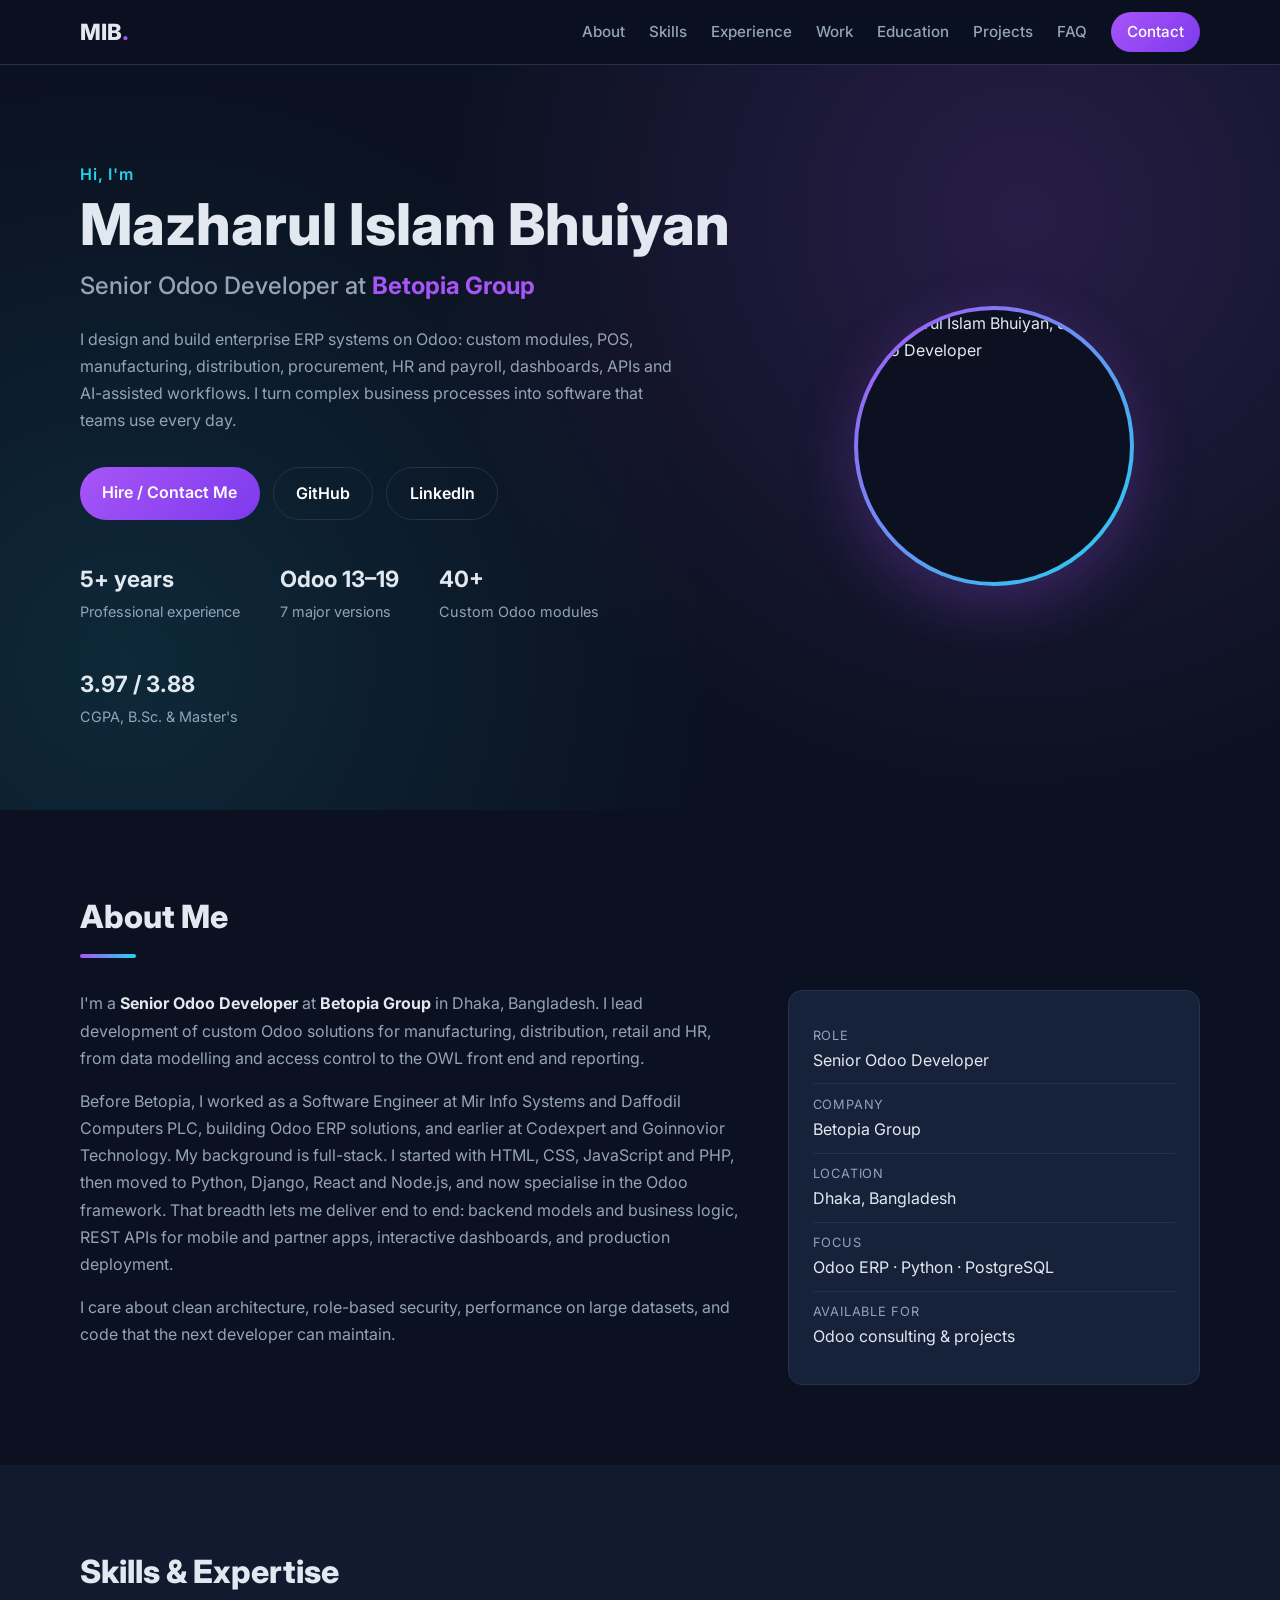
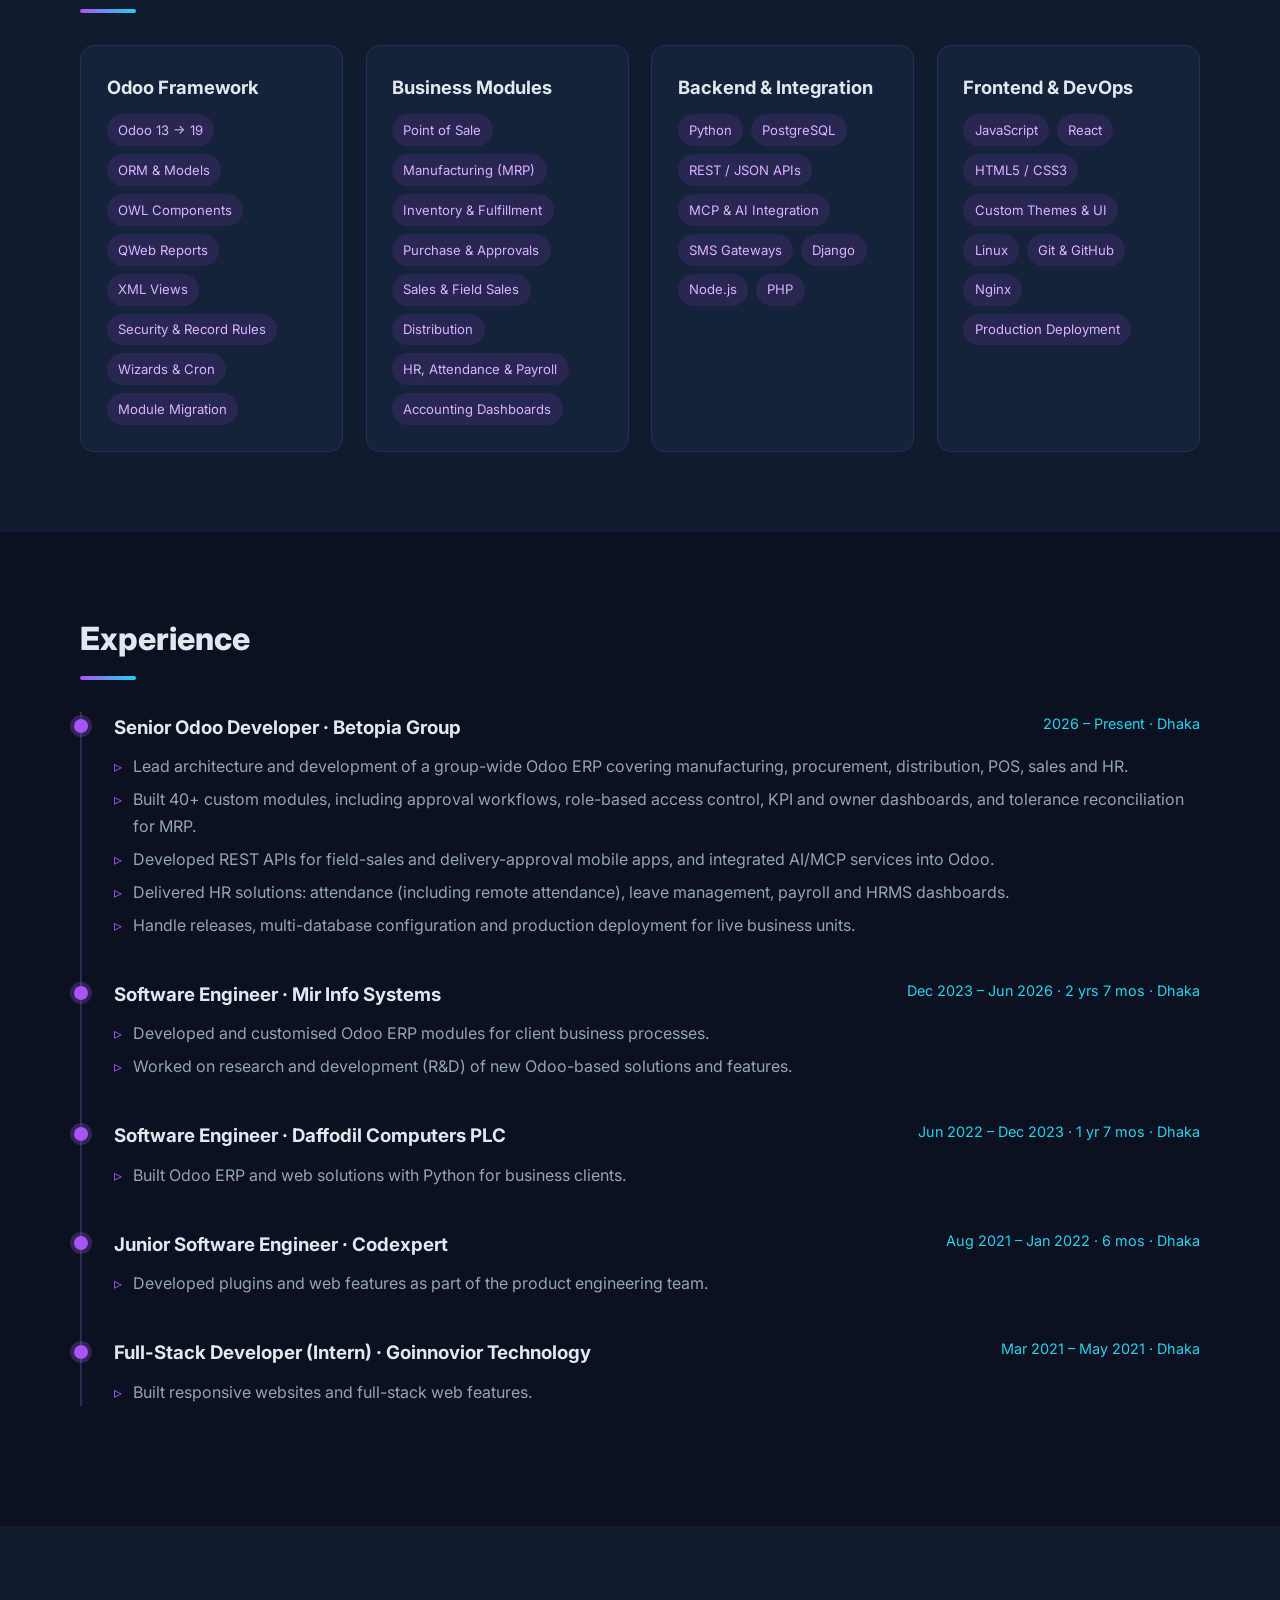
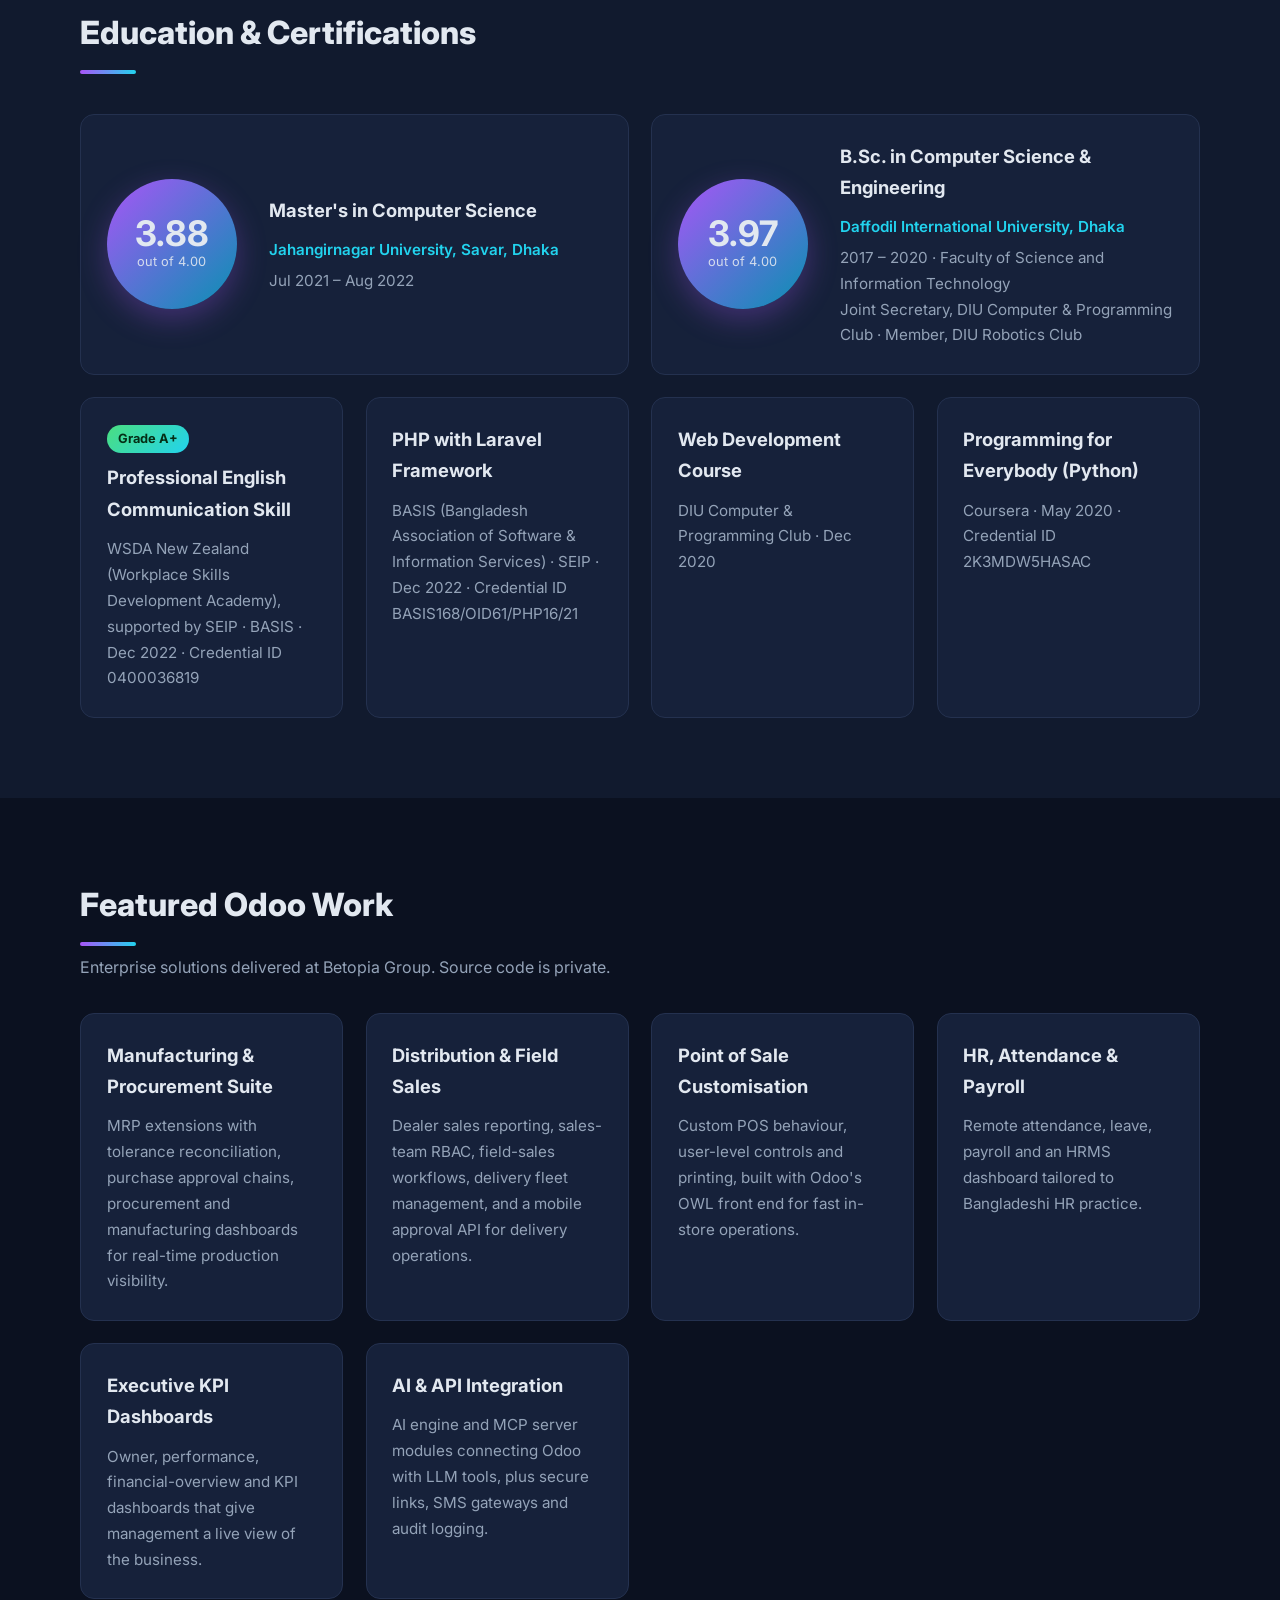
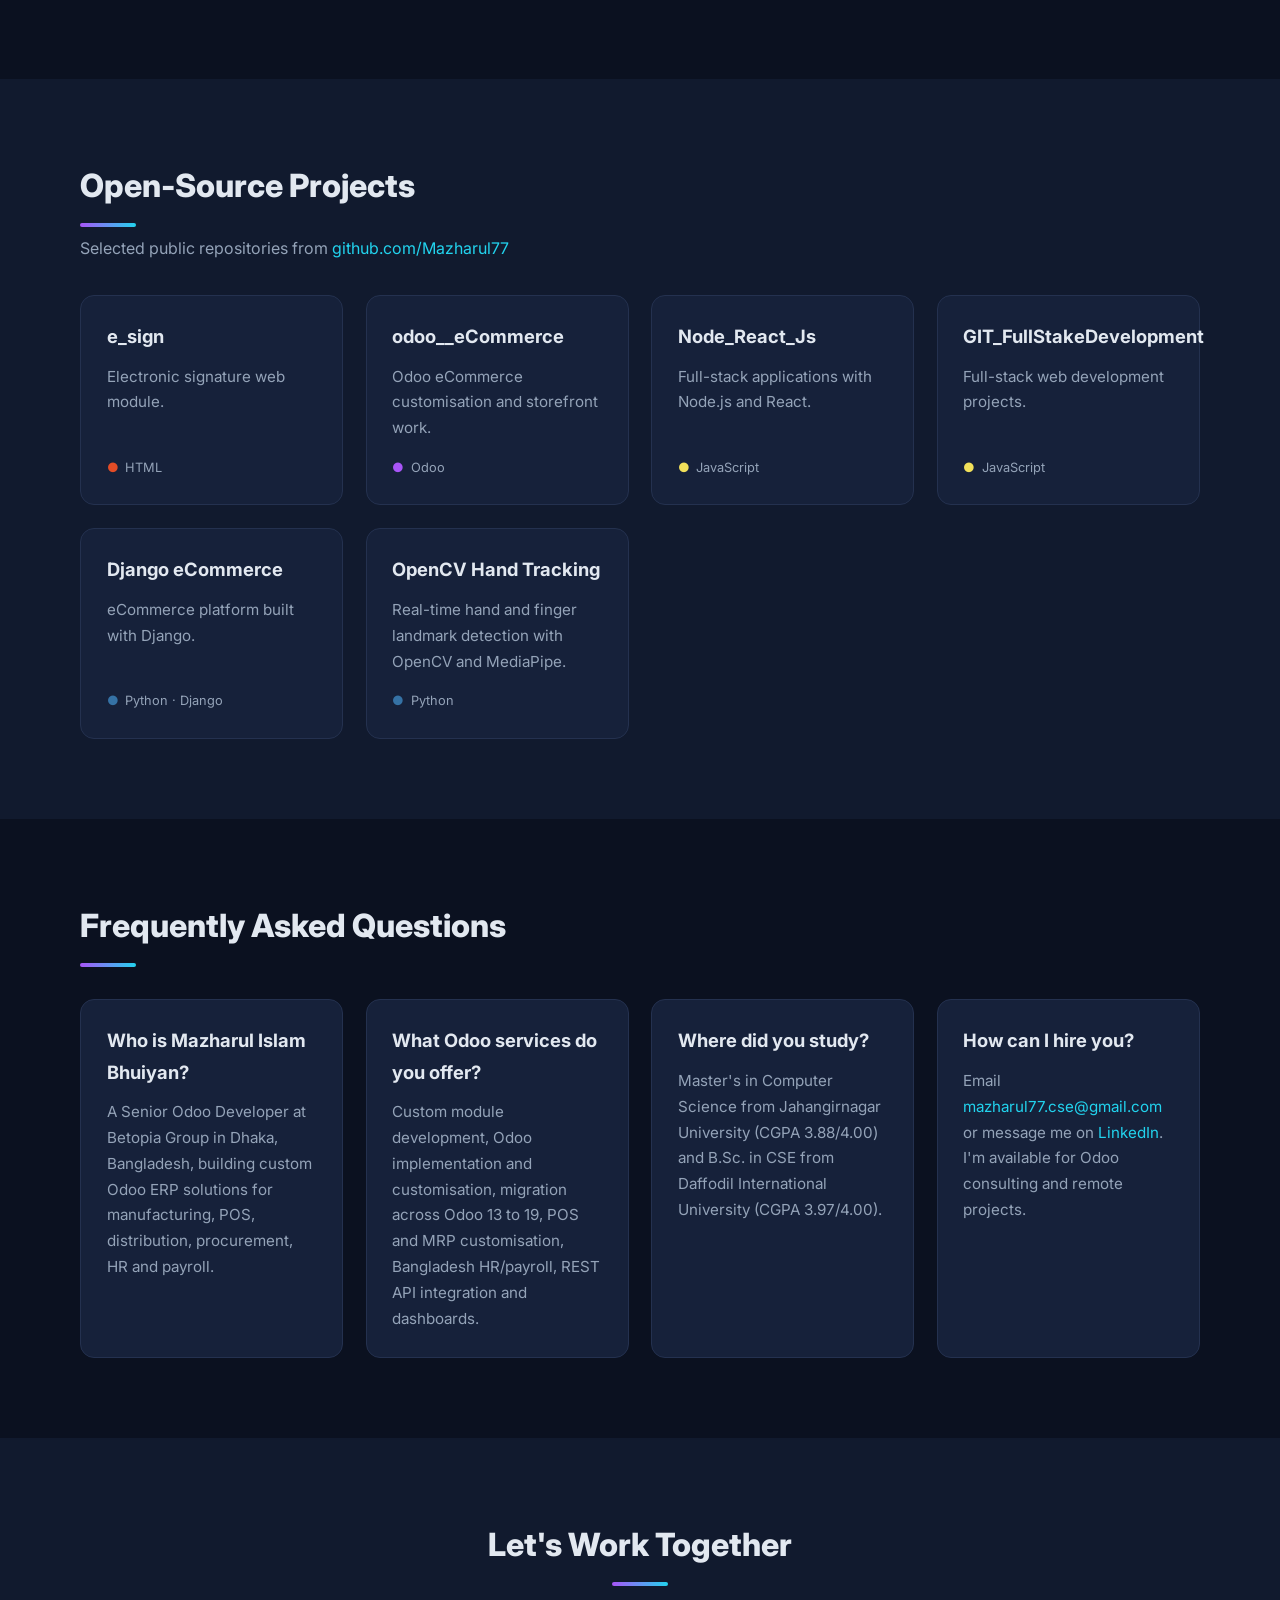
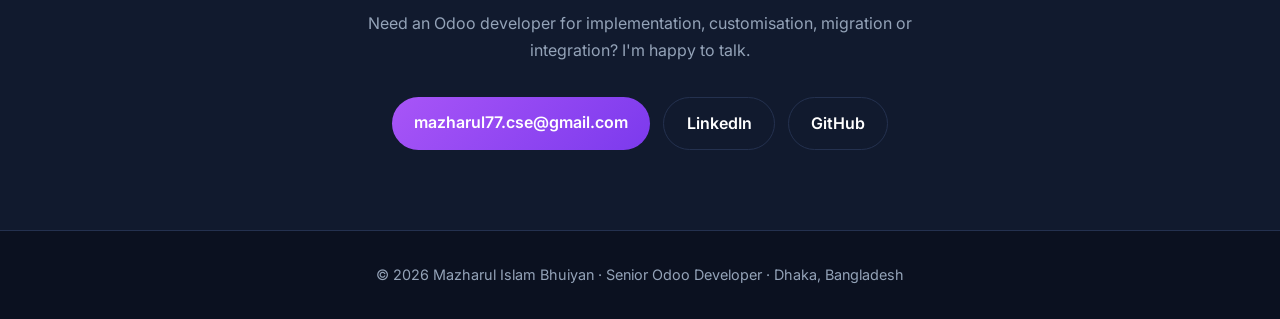
==== index.html @ eaabe326 "Add Professional English Communication certificate (A+)" ====
<!DOCTYPE html>
<html lang="en">
<head>
  <meta charset="UTF-8">
  <meta name="viewport" content="width=device-width, initial-scale=1">
  <title>Mazharul Islam Bhuiyan | Senior Odoo Developer & ERP Engineer in Dhaka, Bangladesh</title>
  <meta name="description" content="Mazharul Islam Bhuiyan is a Senior Odoo Developer at Betopia Group, Dhaka, with 5+ years of experience. MSc in CS from Jahangirnagar University and BSc in CSE from DIU (CGPA 3.97). He builds custom Odoo 13–19 modules, ERP for manufacturing, POS, distribution, HR and payroll, plus REST APIs and AI integrations with Python, PostgreSQL and OWL.">
  <meta name="keywords" content="Mazharul Islam Bhuiyan, Senior Odoo Developer, Odoo Developer Bangladesh, Odoo Developer Dhaka, Odoo ERP Consultant, Odoo 19, Odoo 18, Odoo 17, Odoo 16, Odoo 15, Odoo 14, Odoo 13, Odoo Migration, Odoo POS customization, Odoo HR Payroll, Python Developer, Betopia Group, ERP Implementation, OWL JavaScript, PostgreSQL">
  <meta name="author" content="Mazharul Islam Bhuiyan">
  <meta name="robots" content="index, follow, max-image-preview:large">
  <link rel="canonical" href="https://mazharul77.github.io/">
  <meta name="theme-color" content="#0f172a">
  <meta name="google-site-verification" content="B3nB1jw2FcaCoddWnjv1Y5UO0d46UcUWuQjmmA1iHUg">

  <!-- Open Graph -->
  <meta property="og:type" content="profile">
  <meta property="og:site_name" content="Mazharul Islam Bhuiyan">
  <meta property="og:title" content="Mazharul Islam Bhuiyan | Senior Odoo Developer">
  <meta property="og:description" content="Senior Odoo Developer at Betopia Group. Custom Odoo modules, ERP architecture, POS, manufacturing, HR/payroll, APIs and AI integrations.">
  <meta property="og:url" content="https://mazharul77.github.io/">
  <meta property="og:image" content="https://avatars.githubusercontent.com/u/77901166?v=4">
  <meta property="profile:first_name" content="Mazharul Islam">
  <meta property="profile:last_name" content="Bhuiyan">

  <!-- Twitter -->
  <meta name="twitter:card" content="summary">
  <meta name="twitter:title" content="Mazharul Islam Bhuiyan | Senior Odoo Developer">
  <meta name="twitter:description" content="Senior Odoo Developer at Betopia Group, building ERP solutions with Odoo, Python and PostgreSQL.">
  <meta name="twitter:image" content="https://avatars.githubusercontent.com/u/77901166?v=4">

  <link rel="icon" href="https://avatars.githubusercontent.com/u/77901166?s=64&v=4">
  <link rel="apple-touch-icon" href="https://avatars.githubusercontent.com/u/77901166?s=180&v=4">
  <link rel="preconnect" href="https://fonts.googleapis.com">
  <link rel="preconnect" href="https://fonts.gstatic.com" crossorigin>
  <link href="https://fonts.googleapis.com/css2?family=Inter:wght@400;500;600;700;800&display=swap" rel="stylesheet">
  <link rel="stylesheet" href="style.css">

  <!-- Structured data for Google -->
  <script type="application/ld+json">
  {
    "@context": "https://schema.org",
    "@type": "ProfilePage",
    "mainEntity": {
      "@type": "Person",
      "@id": "https://mazharul77.github.io/#person",
      "name": "Mazharul Islam Bhuiyan",
      "alternateName": ["Mazharul Bhuiyan", "Mazharul Islam", "Md. Mazharul Islam Bhuiyan", "Mazharul77"],
      "jobTitle": "Senior Odoo Developer",
      "description": "Senior Odoo Developer at Betopia Group in Dhaka, Bangladesh, specialising in custom Odoo ERP modules, POS, manufacturing, HR and payroll.",
      "email": "mailto:mazharul77.cse@gmail.com",
      "worksFor": { "@type": "Organization", "name": "Betopia Group" },
      "alumniOf": [
        { "@type": "CollegeOrUniversity", "name": "Jahangirnagar University", "sameAs": "https://juniv.edu/" },
        { "@type": "CollegeOrUniversity", "name": "Daffodil International University", "sameAs": "https://daffodilvarsity.edu.bd/" }
      ],
      "hasCredential": [
        { "@type": "EducationalOccupationalCredential", "name": "Professional English Communication Skill (Grade A+)", "credentialCategory": "certificate", "recognizedBy": { "@type": "Organization", "name": "WSDA New Zealand" } },
        { "@type": "EducationalOccupationalCredential", "name": "Master's in Computer Science (CGPA 3.88/4.00)", "credentialCategory": "degree", "recognizedBy": { "@type": "CollegeOrUniversity", "name": "Jahangirnagar University" } },
        { "@type": "EducationalOccupationalCredential", "name": "B.Sc. in Computer Science & Engineering (CGPA 3.97/4.00)", "credentialCategory": "degree", "recognizedBy": { "@type": "CollegeOrUniversity", "name": "Daffodil International University" } },
        { "@type": "EducationalOccupationalCredential", "name": "PHP with Laravel Framework", "credentialCategory": "certificate", "recognizedBy": { "@type": "Organization", "name": "BASIS" } },
        { "@type": "EducationalOccupationalCredential", "name": "Web Development Course", "credentialCategory": "certificate", "recognizedBy": { "@type": "Organization", "name": "DIU Computer & Programming Club" } },
        { "@type": "EducationalOccupationalCredential", "name": "Programming for Everybody (Getting Started with Python)", "credentialCategory": "certificate", "recognizedBy": { "@type": "Organization", "name": "Coursera" } }
      ],
      "address": { "@type": "PostalAddress", "addressLocality": "Dhaka", "addressCountry": "BD" },
      "nationality": { "@type": "Country", "name": "Bangladesh" },
      "url": "https://mazharul77.github.io/",
      "image": "https://avatars.githubusercontent.com/u/77901166?v=4",
      "sameAs": [
        "https://www.linkedin.com/in/mazharul-islam-bhuiyan-06694014a",
        "https://bd.linkedin.com/in/mazharul-islam-bhuiyan-06694014a",
        "https://github.com/Mazharul77"
      ],
      "knowsAbout": ["Odoo", "Odoo ERP", "Odoo Development", "Odoo Customization", "Odoo Migration", "Odoo 13", "Odoo 14", "Odoo 15", "Odoo 16", "Odoo 17", "Odoo 18", "Odoo 19", "Python", "PostgreSQL", "JavaScript", "OWL", "QWeb", "XML", "REST API", "Django", "React", "Node.js", "ERP Implementation", "Point of Sale", "Manufacturing (MRP)", "HR & Payroll"]
    }
  }
  </script>
  <script type="application/ld+json">
  {
    "@context": "https://schema.org",
    "@type": "FAQPage",
    "mainEntity": [
      {
        "@type": "Question",
        "name": "Who is Mazharul Islam Bhuiyan?",
        "acceptedAnswer": { "@type": "Answer", "text": "Mazharul Islam Bhuiyan is a Senior Odoo Developer at Betopia Group in Dhaka, Bangladesh. He builds custom Odoo ERP solutions for manufacturing, POS, distribution, procurement, HR and payroll." }
      },
      {
        "@type": "Question",
        "name": "What Odoo services does Mazharul Islam Bhuiyan offer?",
        "acceptedAnswer": { "@type": "Answer", "text": "Custom Odoo module development, Odoo implementation and customisation, migration across Odoo versions 13 to 19, POS and MRP customisation, HR and payroll localisation for Bangladesh, REST API integration and executive dashboards." }
      },
      {
        "@type": "Question",
        "name": "Where did Mazharul Islam Bhuiyan study?",
        "acceptedAnswer": { "@type": "Answer", "text": "He earned a Master's in Computer Science from Jahangirnagar University (CGPA 3.88/4.00) and a B.Sc. in Computer Science & Engineering from Daffodil International University (CGPA 3.97/4.00)." }
      },
      {
        "@type": "Question",
        "name": "How can I hire an Odoo developer in Bangladesh?",
        "acceptedAnswer": { "@type": "Answer", "text": "You can contact Mazharul Islam Bhuiyan by email at mazharul77.cse@gmail.com or on LinkedIn at linkedin.com/in/mazharul-islam-bhuiyan-06694014a. He is available for Odoo consulting and remote projects." }
      }
    ]
  }
  </script>
</head>
<body>
  <a class="skip" href="#main">Skip to content</a>

  <header class="nav">
    <div class="container nav-inner">
      <a href="#top" class="logo" aria-label="Home">MIB<span>.</span></a>
      <nav aria-label="Primary">
        <a href="#about">About</a>
        <a href="#skills">Skills</a>
        <a href="#experience">Experience</a>
        <a href="#work">Work</a>
        <a href="#education">Education</a>
        <a href="#projects">Projects</a>
        <a href="#faq">FAQ</a>
        <a href="#contact" class="btn btn-sm">Contact</a>
      </nav>
    </div>
  </header>

  <main id="main">
    <!-- Hero -->
    <section class="hero" id="top">
      <div class="container hero-inner">
        <div class="hero-text">
          <p class="eyebrow">Hi, I'm</p>
          <h1>Mazharul Islam Bhuiyan</h1>
          <h2 class="role">Senior Odoo Developer at <strong>Betopia Group</strong></h2>
          <p class="lead">I design and build enterprise ERP systems on Odoo: custom modules, POS, manufacturing, distribution, procurement, HR and payroll, dashboards, APIs and AI-assisted workflows. I turn complex business processes into software that teams use every day.</p>
          <div class="cta">
            <a href="#contact" class="btn">Hire / Contact Me</a>
            <a href="https://github.com/Mazharul77" class="btn btn-ghost" target="_blank" rel="me noopener">GitHub</a>
            <a href="https://www.linkedin.com/in/mazharul-islam-bhuiyan-06694014a" class="btn btn-ghost" target="_blank" rel="me noopener">LinkedIn</a>
          </div>
          <ul class="stats">
            <li><strong>5+ years</strong><span>Professional experience</span></li>
            <li><strong>Odoo 13–19</strong><span>7 major versions</span></li>
            <li><strong>40+</strong><span>Custom Odoo modules</span></li>
            <li><strong>3.97 / 3.88</strong><span>CGPA, B.Sc. & Master's</span></li>
          </ul>
        </div>
        <div class="hero-img">
          <img src="https://avatars.githubusercontent.com/u/77901166?v=4" alt="Mazharul Islam Bhuiyan, Senior Odoo Developer" width="280" height="280">
        </div>
      </div>
    </section>

    <!-- About -->
    <section id="about" class="section">
      <div class="container">
        <h2 class="section-title">About Me</h2>
        <div class="about-grid">
          <div>
            <p>I'm a <strong>Senior Odoo Developer</strong> at <strong>Betopia Group</strong> in Dhaka, Bangladesh. I lead development of custom Odoo solutions for manufacturing, distribution, retail and HR, from data modelling and access control to the OWL front end and reporting.</p>
            <p>Before Betopia, I worked as a Software Engineer at Mir Info Systems and Daffodil Computers PLC, building Odoo ERP solutions, and earlier at Codexpert and Goinnovior Technology. My background is full-stack. I started with HTML, CSS, JavaScript and PHP, then moved to Python, Django, React and Node.js, and now specialise in the Odoo framework. That breadth lets me deliver end to end: backend models and business logic, REST APIs for mobile and partner apps, interactive dashboards, and production deployment.</p>
            <p>I care about clean architecture, role-based security, performance on large datasets, and code that the next developer can maintain.</p>
          </div>
          <ul class="facts">
            <li><span>Role</span>Senior Odoo Developer</li>
            <li><span>Company</span>Betopia Group</li>
            <li><span>Location</span>Dhaka, Bangladesh</li>
            <li><span>Focus</span>Odoo ERP · Python · PostgreSQL</li>
            <li><span>Available for</span>Odoo consulting & projects</li>
          </ul>
        </div>
      </div>
    </section>

    <!-- Skills -->
    <section id="skills" class="section alt">
      <div class="container">
        <h2 class="section-title">Skills & Expertise</h2>
        <div class="cards">
          <article class="card">
            <h3>Odoo Framework</h3>
            <ul class="tags">
              <li>Odoo 13 → 19</li><li>ORM & Models</li><li>OWL Components</li><li>QWeb Reports</li><li>XML Views</li><li>Security & Record Rules</li><li>Wizards & Cron</li><li>Module Migration</li>
            </ul>
          </article>
          <article class="card">
            <h3>Business Modules</h3>
            <ul class="tags">
              <li>Point of Sale</li><li>Manufacturing (MRP)</li><li>Inventory & Fulfillment</li><li>Purchase & Approvals</li><li>Sales & Field Sales</li><li>Distribution</li><li>HR, Attendance & Payroll</li><li>Accounting Dashboards</li>
            </ul>
          </article>
          <article class="card">
            <h3>Backend & Integration</h3>
            <ul class="tags">
              <li>Python</li><li>PostgreSQL</li><li>REST / JSON APIs</li><li>MCP & AI Integration</li><li>SMS Gateways</li><li>Django</li><li>Node.js</li><li>PHP</li>
            </ul>
          </article>
          <article class="card">
            <h3>Frontend & DevOps</h3>
            <ul class="tags">
              <li>JavaScript</li><li>React</li><li>HTML5 / CSS3</li><li>Custom Themes & UI</li><li>Linux</li><li>Git & GitHub</li><li>Nginx</li><li>Production Deployment</li>
            </ul>
          </article>
        </div>
      </div>
    </section>

    <!-- Experience -->
    <section id="experience" class="section">
      <div class="container">
        <h2 class="section-title">Experience</h2>
        <ol class="timeline">
          <li>
            <div class="tl-head">
              <h3>Senior Odoo Developer · Betopia Group</h3>
              <span class="tl-meta">2026 – Present · Dhaka</span>
            </div>
            <ul>
              <li>Lead architecture and development of a group-wide Odoo ERP covering manufacturing, procurement, distribution, POS, sales and HR.</li>
              <li>Built 40+ custom modules, including approval workflows, role-based access control, KPI and owner dashboards, and tolerance reconciliation for MRP.</li>
              <li>Developed REST APIs for field-sales and delivery-approval mobile apps, and integrated AI/MCP services into Odoo.</li>
              <li>Delivered HR solutions: attendance (including remote attendance), leave management, payroll and HRMS dashboards.</li>
              <li>Handle releases, multi-database configuration and production deployment for live business units.</li>
            </ul>
          </li>
          <li>
            <div class="tl-head">
              <h3>Software Engineer · Mir Info Systems</h3>
              <span class="tl-meta">Dec 2023 – Jun 2026 · 2 yrs 7 mos · Dhaka</span>
            </div>
            <ul>
              <li>Developed and customised Odoo ERP modules for client business processes.</li>
              <li>Worked on research and development (R&D) of new Odoo-based solutions and features.</li>
            </ul>
          </li>
          <li>
            <div class="tl-head">
              <h3>Software Engineer · Daffodil Computers PLC</h3>
              <span class="tl-meta">Jun 2022 – Dec 2023 · 1 yr 7 mos · Dhaka</span>
            </div>
            <ul>
              <li>Built Odoo ERP and web solutions with Python for business clients.</li>
            </ul>
          </li>
          <li>
            <div class="tl-head">
              <h3>Junior Software Engineer · Codexpert</h3>
              <span class="tl-meta">Aug 2021 – Jan 2022 · 6 mos · Dhaka</span>
            </div>
            <ul>
              <li>Developed plugins and web features as part of the product engineering team.</li>
            </ul>
          </li>
          <li>
            <div class="tl-head">
              <h3>Full-Stack Developer (Intern) · Goinnovior Technology</h3>
              <span class="tl-meta">Mar 2021 – May 2021 · Dhaka</span>
            </div>
            <ul>
              <li>Built responsive websites and full-stack web features.</li>
            </ul>
          </li>
        </ol>
      </div>
    </section>

    <!-- Education -->
    <section id="education" class="section alt">
      <div class="container">
        <h2 class="section-title">Education & Certifications</h2>
        <div class="edu">
          <article class="card edu-main">
            <div class="cgpa"><strong>3.88</strong><span>out of 4.00</span></div>
            <div>
              <h3>Master's in Computer Science</h3>
              <p class="edu-school">Jahangirnagar University, Savar, Dhaka</p>
              <p>Jul 2021 – Aug 2022</p>
            </div>
          </article>
          <article class="card edu-main">
            <div class="cgpa"><strong>3.97</strong><span>out of 4.00</span></div>
            <div>
              <h3>B.Sc. in Computer Science & Engineering</h3>
              <p class="edu-school">Daffodil International University, Dhaka</p>
              <p>2017 – 2020 · Faculty of Science and Information Technology</p>
              <p>Joint Secretary, DIU Computer & Programming Club · Member, DIU Robotics Club</p>
            </div>
          </article>
        </div>
        <div class="cards certs">
          <article class="card">
            <span class="grade">Grade A+</span>
            <h3>Professional English Communication Skill</h3>
            <p>WSDA New Zealand (Workplace Skills Development Academy), supported by SEIP · BASIS · Dec 2022 · Credential ID 0400036819</p>
          </article>
          <article class="card">
            <h3>PHP with Laravel Framework</h3>
            <p>BASIS (Bangladesh Association of Software & Information Services) · SEIP · Dec 2022 · Credential ID BASIS168/OID61/PHP16/21</p>
          </article>
          <article class="card">
            <h3>Web Development Course</h3>
            <p>DIU Computer & Programming Club · Dec 2020</p>
          </article>
          <article class="card">
            <h3>Programming for Everybody (Python)</h3>
            <p>Coursera · May 2020 · Credential ID 2K3MDW5HASAC</p>
          </article>
        </div>
      </div>
    </section>

    <!-- Featured ERP work -->
    <section id="work" class="section">
      <div class="container">
        <h2 class="section-title">Featured Odoo Work</h2>
        <p class="section-sub">Enterprise solutions delivered at Betopia Group. Source code is private.</p>
        <div class="cards">
          <article class="card">
            <h3>Manufacturing & Procurement Suite</h3>
            <p>MRP extensions with tolerance reconciliation, purchase approval chains, procurement and manufacturing dashboards for real-time production visibility.</p>
          </article>
          <article class="card">
            <h3>Distribution & Field Sales</h3>
            <p>Dealer sales reporting, sales-team RBAC, field-sales workflows, delivery fleet management, and a mobile approval API for delivery operations.</p>
          </article>
          <article class="card">
            <h3>Point of Sale Customisation</h3>
            <p>Custom POS behaviour, user-level controls and printing, built with Odoo's OWL front end for fast in-store operations.</p>
          </article>
          <article class="card">
            <h3>HR, Attendance & Payroll</h3>
            <p>Remote attendance, leave, payroll and an HRMS dashboard tailored to Bangladeshi HR practice.</p>
          </article>
          <article class="card">
            <h3>Executive KPI Dashboards</h3>
            <p>Owner, performance, financial-overview and KPI dashboards that give management a live view of the business.</p>
          </article>
          <article class="card">
            <h3>AI & API Integration</h3>
            <p>AI engine and MCP server modules connecting Odoo with LLM tools, plus secure links, SMS gateways and audit logging.</p>
          </article>
        </div>
      </div>
    </section>

    <!-- GitHub projects -->
    <section id="projects" class="section alt">
      <div class="container">
        <h2 class="section-title">Open-Source Projects</h2>
        <p class="section-sub">Selected public repositories from <a href="https://github.com/Mazharul77" target="_blank" rel="me noopener">github.com/Mazharul77</a></p>
        <div class="cards">
          <a class="card project" href="https://github.com/Mazharul77/e_sign" target="_blank" rel="noopener">
            <h3>e_sign</h3><p>Electronic signature web module.</p><span class="lang html">HTML</span>
          </a>
          <a class="card project" href="https://github.com/Mazharul77/odoo__eCommerce" target="_blank" rel="noopener">
            <h3>odoo__eCommerce</h3><p>Odoo eCommerce customisation and storefront work.</p><span class="lang odoo">Odoo</span>
          </a>
          <a class="card project" href="https://github.com/Mazharul77/Node_React_Js" target="_blank" rel="noopener">
            <h3>Node_React_Js</h3><p>Full-stack applications with Node.js and React.</p><span class="lang js">JavaScript</span>
          </a>
          <a class="card project" href="https://github.com/Mazharul77/GIT_FullStakeDevelopment" target="_blank" rel="noopener">
            <h3>GIT_FullStakeDevelopment</h3><p>Full-stack web development projects.</p><span class="lang js">JavaScript</span>
          </a>
          <a class="card project" href="https://github.com/Mazharul77/Django_Project_Bhuiyan_Ecommerce" target="_blank" rel="noopener">
            <h3>Django eCommerce</h3><p>eCommerce platform built with Django.</p><span class="lang py">Python · Django</span>
          </a>
          <a class="card project" href="https://github.com/Mazharul77/OpenCV_min_Projects" target="_blank" rel="noopener">
            <h3>OpenCV Hand Tracking</h3><p>Real-time hand and finger landmark detection with OpenCV and MediaPipe.</p><span class="lang py">Python</span>
          </a>
        </div>
      </div>
    </section>

    <!-- FAQ -->
    <section id="faq" class="section">
      <div class="container">
        <h2 class="section-title">Frequently Asked Questions</h2>
        <div class="cards">
          <article class="card">
            <h3>Who is Mazharul Islam Bhuiyan?</h3>
            <p>A Senior Odoo Developer at Betopia Group in Dhaka, Bangladesh, building custom Odoo ERP solutions for manufacturing, POS, distribution, procurement, HR and payroll.</p>
          </article>
          <article class="card">
            <h3>What Odoo services do you offer?</h3>
            <p>Custom module development, Odoo implementation and customisation, migration across Odoo 13 to 19, POS and MRP customisation, Bangladesh HR/payroll, REST API integration and dashboards.</p>
          </article>
          <article class="card">
            <h3>Where did you study?</h3>
            <p>Master's in Computer Science from Jahangirnagar University (CGPA 3.88/4.00) and B.Sc. in CSE from Daffodil International University (CGPA 3.97/4.00).</p>
          </article>
          <article class="card">
            <h3>How can I hire you?</h3>
            <p>Email <a href="mailto:mazharul77.cse@gmail.com">mazharul77.cse@gmail.com</a> or message me on <a href="https://www.linkedin.com/in/mazharul-islam-bhuiyan-06694014a" target="_blank" rel="me noopener">LinkedIn</a>. I'm available for Odoo consulting and remote projects.</p>
          </article>
        </div>
      </div>
    </section>

    <!-- Contact -->
    <section id="contact" class="section alt">
      <div class="container contact">
        <h2 class="section-title">Let's Work Together</h2>
        <p>Need an Odoo developer for implementation, customisation, migration or integration? I'm happy to talk.</p>
        <div class="cta center">
          <a href="mailto:mazharul77.cse@gmail.com" class="btn">mazharul77.cse@gmail.com</a>
          <a href="https://www.linkedin.com/in/mazharul-islam-bhuiyan-06694014a" class="btn btn-ghost" target="_blank" rel="me noopener">LinkedIn</a>
          <a href="https://github.com/Mazharul77" class="btn btn-ghost" target="_blank" rel="me noopener">GitHub</a>
        </div>
      </div>
    </section>
  </main>

  <footer class="footer">
    <div class="container">© <span id="y">2026</span> Mazharul Islam Bhuiyan · Senior Odoo Developer · Dhaka, Bangladesh</div>
  </footer>
  <script>document.getElementById('y').textContent = new Date().getFullYear();</script>
</body>
</html>
---- style.css ----
:root {
  --bg: #0b1120;
  --bg-alt: #111a2e;
  --card: #16213a;
  --border: #24314f;
  --text: #e2e8f0;
  --muted: #94a3b8;
  --accent: #a855f7;
  --accent-2: #22d3ee;
  --radius: 14px;
}

* { box-sizing: border-box; margin: 0; padding: 0; }
html { scroll-behavior: smooth; }
body {
  font-family: "Inter", system-ui, -apple-system, sans-serif;
  background: var(--bg);
  color: var(--text);
  line-height: 1.7;
}
a { color: var(--accent-2); text-decoration: none; }
img { max-width: 100%; display: block; }
ul { list-style: none; }

.container { width: min(1120px, 92%); margin: 0 auto; }
.skip { position: absolute; left: -999px; }
.skip:focus { left: 1rem; top: 1rem; background: var(--accent); color: #fff; padding: .5rem 1rem; z-index: 100; }

/* Nav */
.nav {
  position: sticky; top: 0; z-index: 50;
  background: rgba(11, 17, 32, .85);
  backdrop-filter: blur(10px);
  border-bottom: 1px solid var(--border);
}
.nav-inner { display: flex; justify-content: space-between; align-items: center; height: 64px; }
.logo { font-weight: 800; font-size: 1.4rem; color: var(--text); }
.logo span { color: var(--accent); }
.nav nav { display: flex; gap: 1.5rem; align-items: center; }
.nav nav a { color: var(--muted); font-weight: 500; font-size: .95rem; }
.nav nav a:hover { color: var(--text); }

/* Buttons */
.btn {
  display: inline-block; padding: .75rem 1.4rem; border-radius: 999px;
  background: linear-gradient(135deg, var(--accent), #7c3aed);
  color: #fff !important; font-weight: 600; transition: transform .15s, box-shadow .15s;
}
.btn:hover { transform: translateY(-2px); box-shadow: 0 8px 24px rgba(168, 85, 247, .35); }
.btn-ghost { background: transparent; border: 1px solid var(--border); }
.btn-ghost:hover { border-color: var(--accent); box-shadow: none; }
.btn-sm { padding: .45rem 1rem; font-size: .9rem; }

/* Hero */
.hero { padding: 6rem 0 5rem; background: radial-gradient(circle at 80% 20%, rgba(168, 85, 247, .18), transparent 50%), radial-gradient(circle at 10% 80%, rgba(34, 211, 238, .12), transparent 45%); }
.hero-inner { display: grid; grid-template-columns: 1.6fr 1fr; gap: 3rem; align-items: center; }
.eyebrow { color: var(--accent-2); font-weight: 600; letter-spacing: .05em; }
.hero h1 { font-size: clamp(2.2rem, 5vw, 3.6rem); line-height: 1.1; font-weight: 800; margin: .3rem 0 .6rem; }
.role { font-size: clamp(1.1rem, 2.4vw, 1.5rem); font-weight: 500; color: var(--muted); margin-bottom: 1.2rem; }
.role strong { color: var(--accent); }
.lead { color: var(--muted); max-width: 60ch; margin-bottom: 2rem; }
.cta { display: flex; flex-wrap: wrap; gap: .8rem; }
.cta.center { justify-content: center; }
.stats { display: flex; gap: 2.5rem; margin-top: 2.5rem; flex-wrap: wrap; }
.stats strong { display: block; font-size: 1.4rem; }
.stats span { color: var(--muted); font-size: .9rem; }
.hero-img img {
  border-radius: 50%; margin: 0 auto;
  border: 4px solid transparent;
  background: linear-gradient(var(--bg), var(--bg)) padding-box, linear-gradient(135deg, var(--accent), var(--accent-2)) border-box;
  box-shadow: 0 20px 60px rgba(168, 85, 247, .25);
}

/* Sections */
.section { padding: 5rem 0; }
.section.alt { background: var(--bg-alt); }
.section-title { font-size: 2rem; font-weight: 800; margin-bottom: .5rem; }
.section-title::after { content: ""; display: block; width: 56px; height: 4px; border-radius: 4px; margin-top: .6rem; background: linear-gradient(90deg, var(--accent), var(--accent-2)); }
.section-sub { color: var(--muted); margin-bottom: 2rem; }
.section-title + .about-grid, .section-title + .cards, .section-title + .timeline { margin-top: 2rem; }

.about-grid { display: grid; grid-template-columns: 1.6fr 1fr; gap: 3rem; }
.about-grid p { color: var(--muted); margin-bottom: 1rem; }
.about-grid strong { color: var(--text); }
.facts { background: var(--card); border: 1px solid var(--border); border-radius: var(--radius); padding: 1.5rem; height: fit-content; }
.facts li { padding: .6rem 0; border-bottom: 1px solid var(--border); }
.facts li:last-child { border: 0; }
.facts span { display: block; font-size: .8rem; color: var(--muted); text-transform: uppercase; letter-spacing: .06em; }

/* Cards */
.cards { display: grid; grid-template-columns: repeat(auto-fill, minmax(260px, 1fr)); gap: 1.4rem; }
.card { background: var(--card); border: 1px solid var(--border); border-radius: var(--radius); padding: 1.6rem; transition: transform .2s, border-color .2s; color: var(--text); }
.card:hover { transform: translateY(-4px); border-color: var(--accent); }
.card h3 { font-size: 1.15rem; margin-bottom: .7rem; }
.card p { color: var(--muted); font-size: .95rem; }
.tags { display: flex; flex-wrap: wrap; gap: .5rem; }
.tags li { font-size: .82rem; padding: .3rem .7rem; border-radius: 999px; background: rgba(168, 85, 247, .12); color: #d8b4fe; }
.project { display: flex; flex-direction: column; }
.project p { flex: 1; margin-bottom: 1rem; }
.lang { font-size: .8rem; color: var(--muted); }
.lang::before { content: "●"; margin-right: .4rem; }
.lang.html::before { color: #e34c26; }
.lang.js::before { color: #f1e05a; }
.lang.py::before { color: #3572a5; }
.lang.odoo::before { color: #a855f7; }

/* Timeline */
.timeline { border-left: 2px solid var(--border); padding-left: 2rem; list-style: none; }
.timeline > li { position: relative; margin-bottom: 2.5rem; }
.timeline > li::before { content: ""; position: absolute; left: calc(-2rem - 8px); top: .45rem; width: 14px; height: 14px; border-radius: 50%; background: var(--accent); box-shadow: 0 0 0 4px rgba(168, 85, 247, .25); }
.tl-head { display: flex; flex-wrap: wrap; justify-content: space-between; gap: .5rem; margin-bottom: .6rem; }
.tl-meta { color: var(--accent-2); font-size: .9rem; }
.timeline ul li { color: var(--muted); padding-left: 1.2rem; position: relative; margin-bottom: .35rem; }
.timeline ul li::before { content: "▹"; position: absolute; left: 0; color: var(--accent); }

/* Contact & footer */
.contact { text-align: center; }
.contact .section-title::after { margin-left: auto; margin-right: auto; }
.contact p { color: var(--muted); margin: 1.5rem auto 2rem; max-width: 55ch; }
.footer { padding: 2rem 0; text-align: center; color: var(--muted); font-size: .9rem; border-top: 1px solid var(--border); }

@media (max-width: 820px) {
  .nav nav a:not(.btn) { display: none; }
  .hero { padding: 4rem 0; }
  .hero-inner, .about-grid { grid-template-columns: 1fr; }
  .hero-img { order: -1; }
  .hero-img img { width: 180px; height: 180px; }
}

/* Education */
.edu-main { display: flex; gap: 2rem; align-items: center; margin-top: 2rem; }
.edu-main:hover { transform: none; }
.cgpa {
  flex-shrink: 0; width: 130px; height: 130px; border-radius: 50%;
  display: flex; flex-direction: column; align-items: center; justify-content: center;
  background: linear-gradient(135deg, var(--accent), #0891b2);
  box-shadow: 0 10px 30px rgba(168, 85, 247, .3);
}
.cgpa strong { font-size: 2.2rem; line-height: 1; }
.cgpa span { font-size: .8rem; opacity: .9; }
.edu-school { color: var(--accent-2) !important; font-weight: 600; margin-bottom: .3rem; }
.certs { margin-top: 1.4rem; }
@media (max-width: 600px) { .edu-main { flex-direction: column; text-align: center; } }
.edu { display: grid; grid-template-columns: repeat(auto-fit, minmax(420px, 1fr)); gap: 1.4rem; }
@media (max-width: 600px) { .edu { grid-template-columns: 1fr; } }
.grade { display: inline-block; margin-bottom: .6rem; padding: .2rem .7rem; border-radius: 999px; font-size: .8rem; font-weight: 700; color: #052e16; background: linear-gradient(135deg, #4ade80, #22d3ee); }
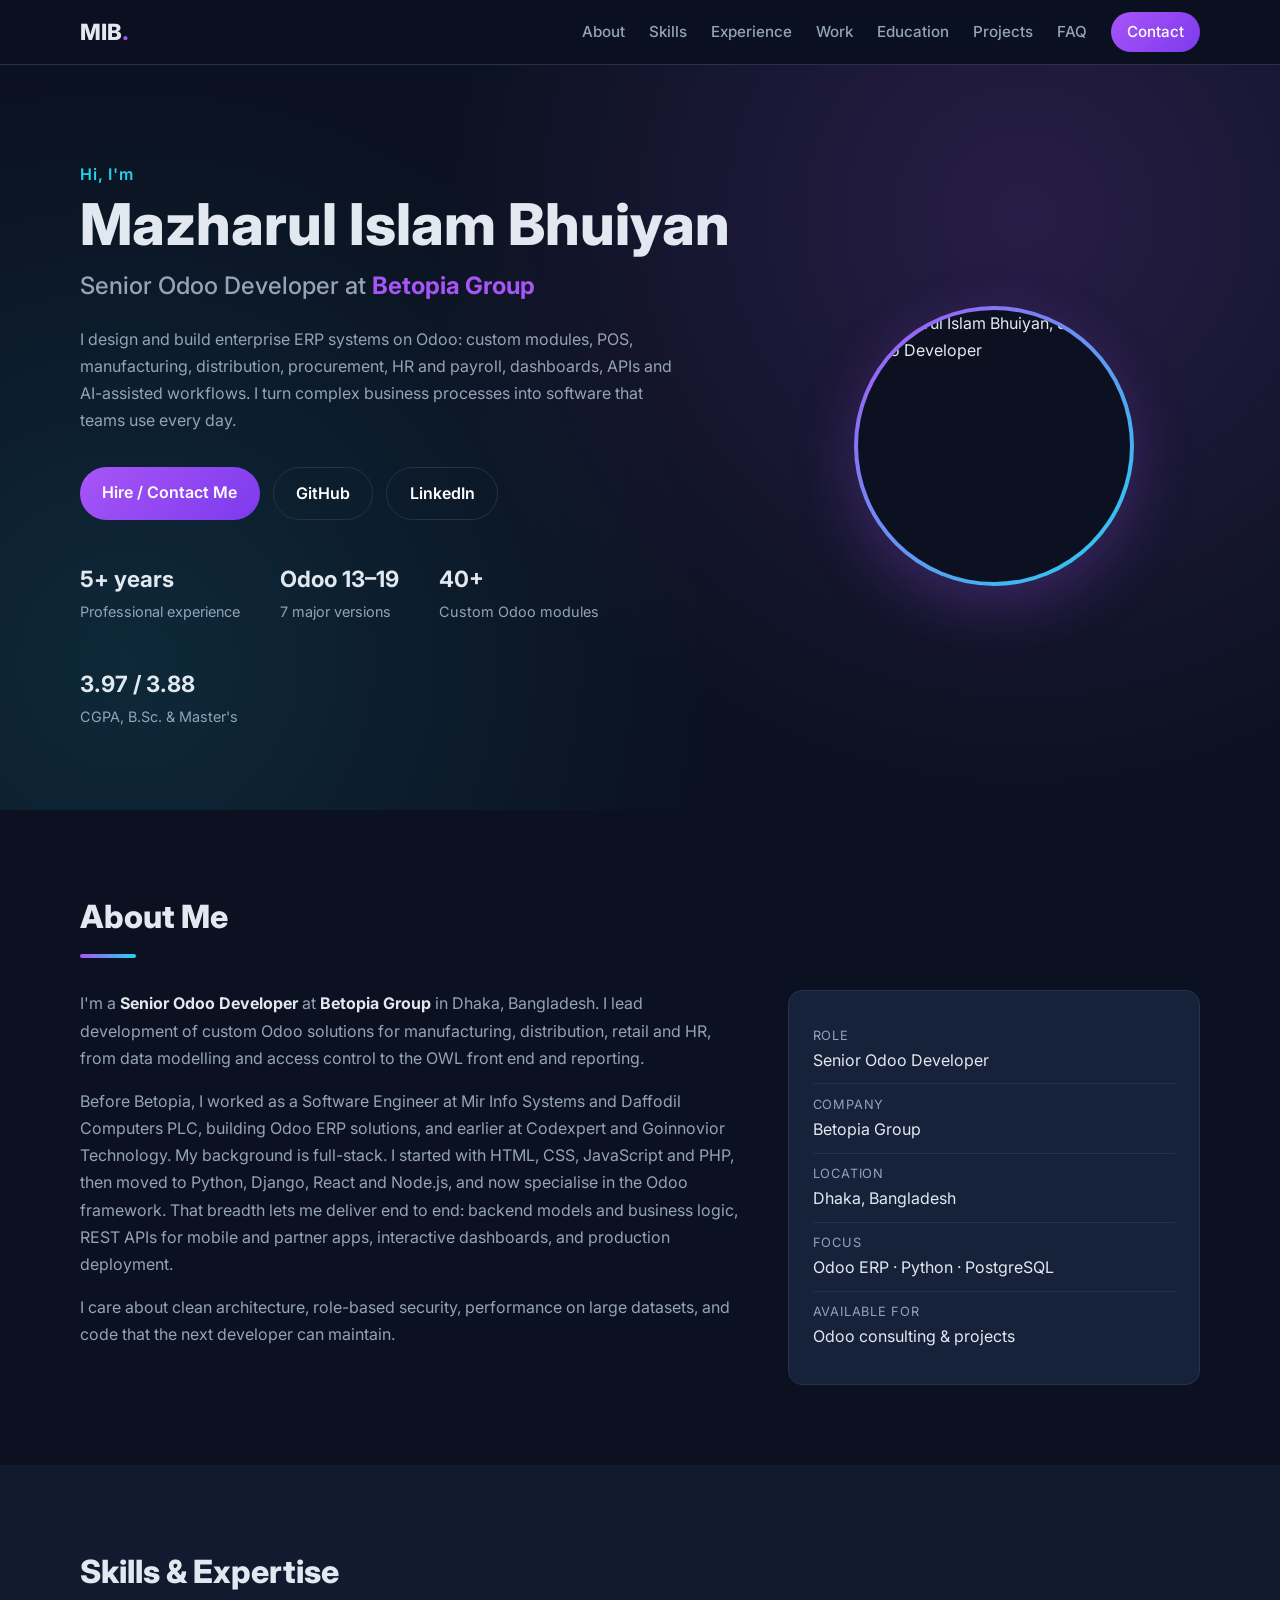
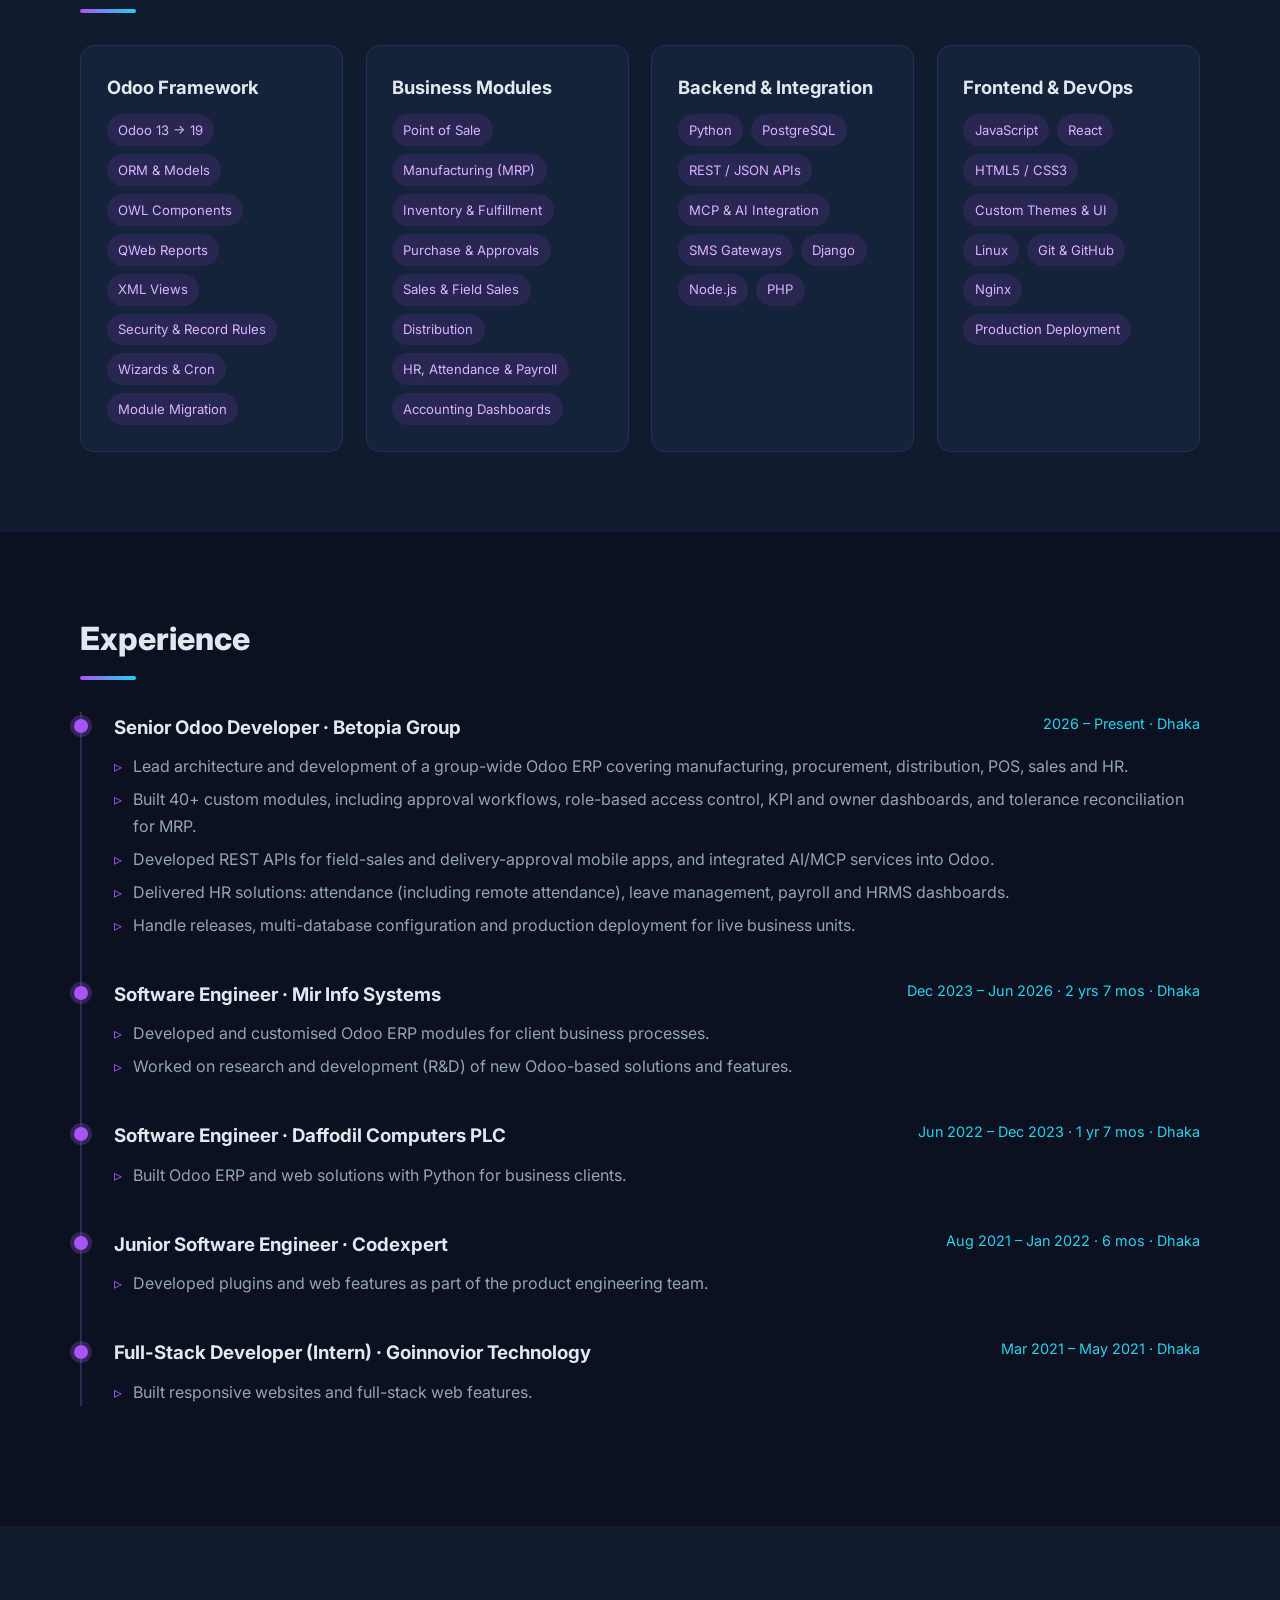
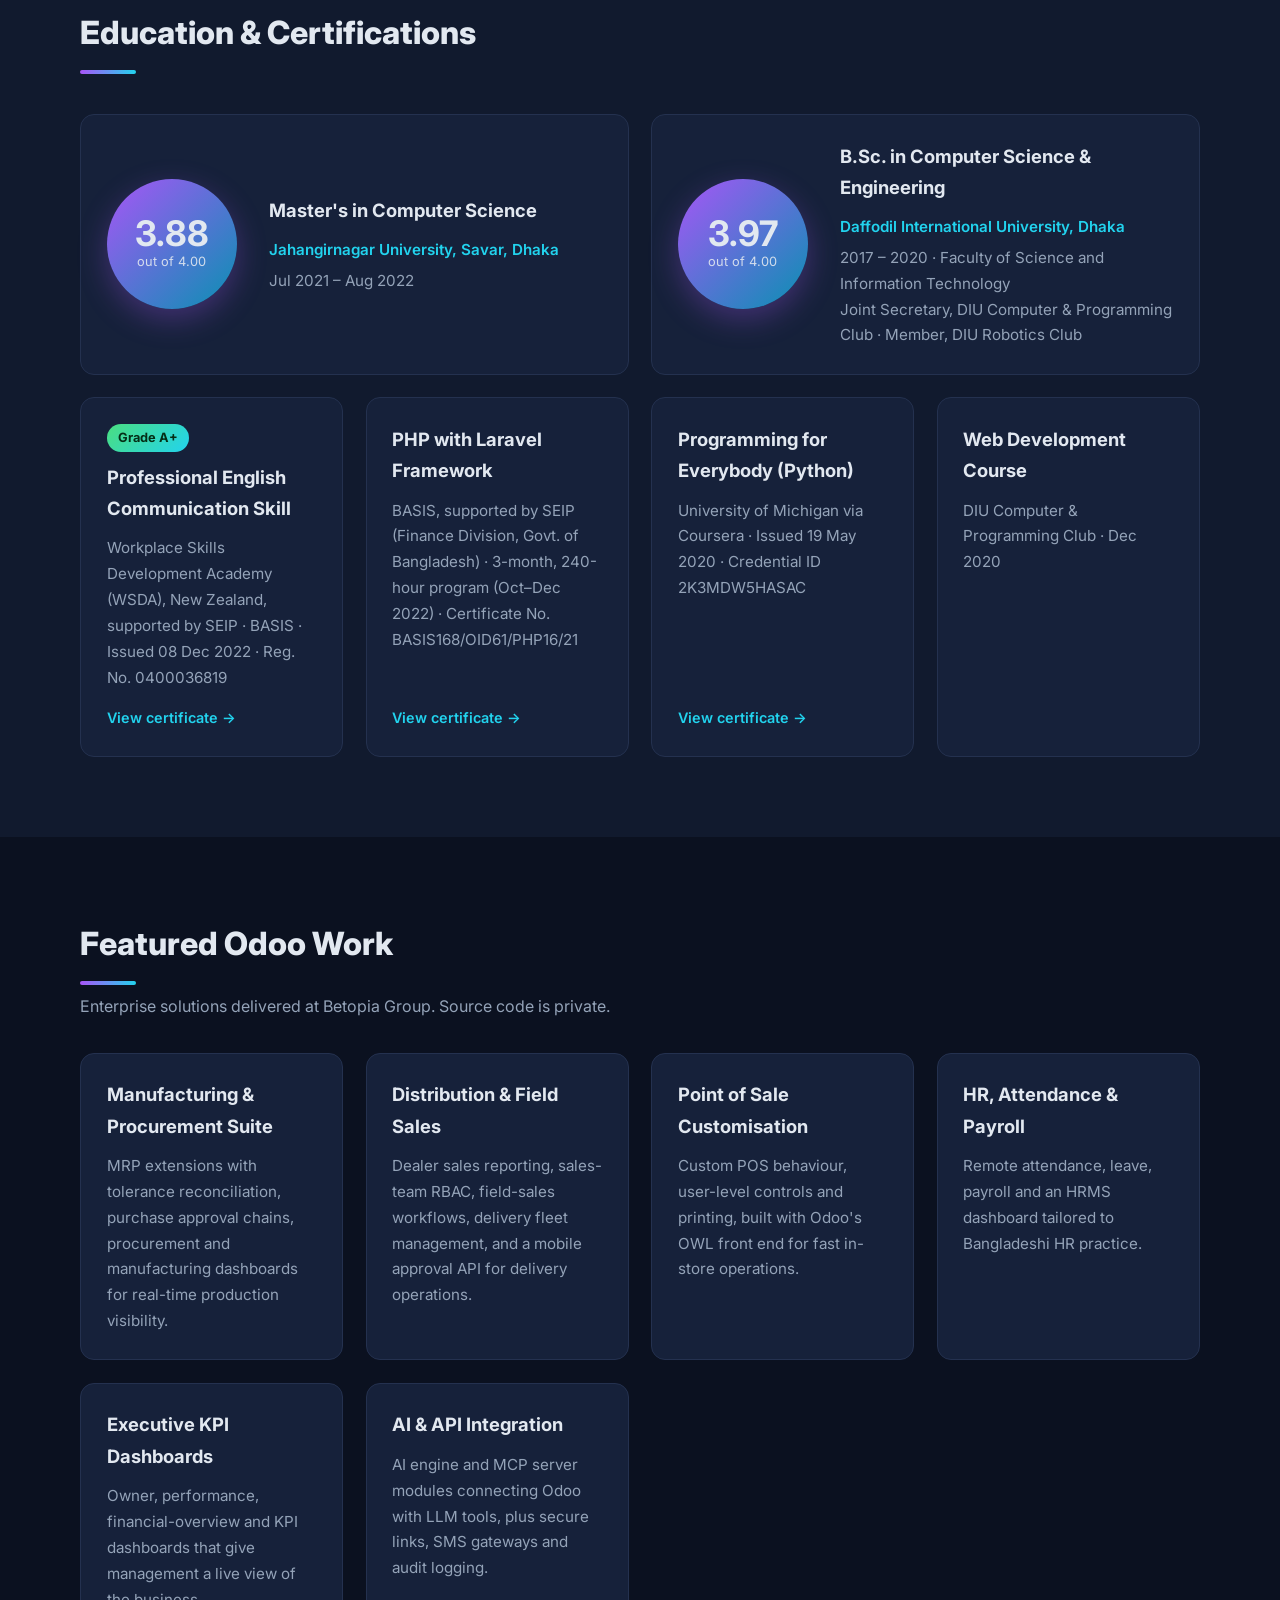
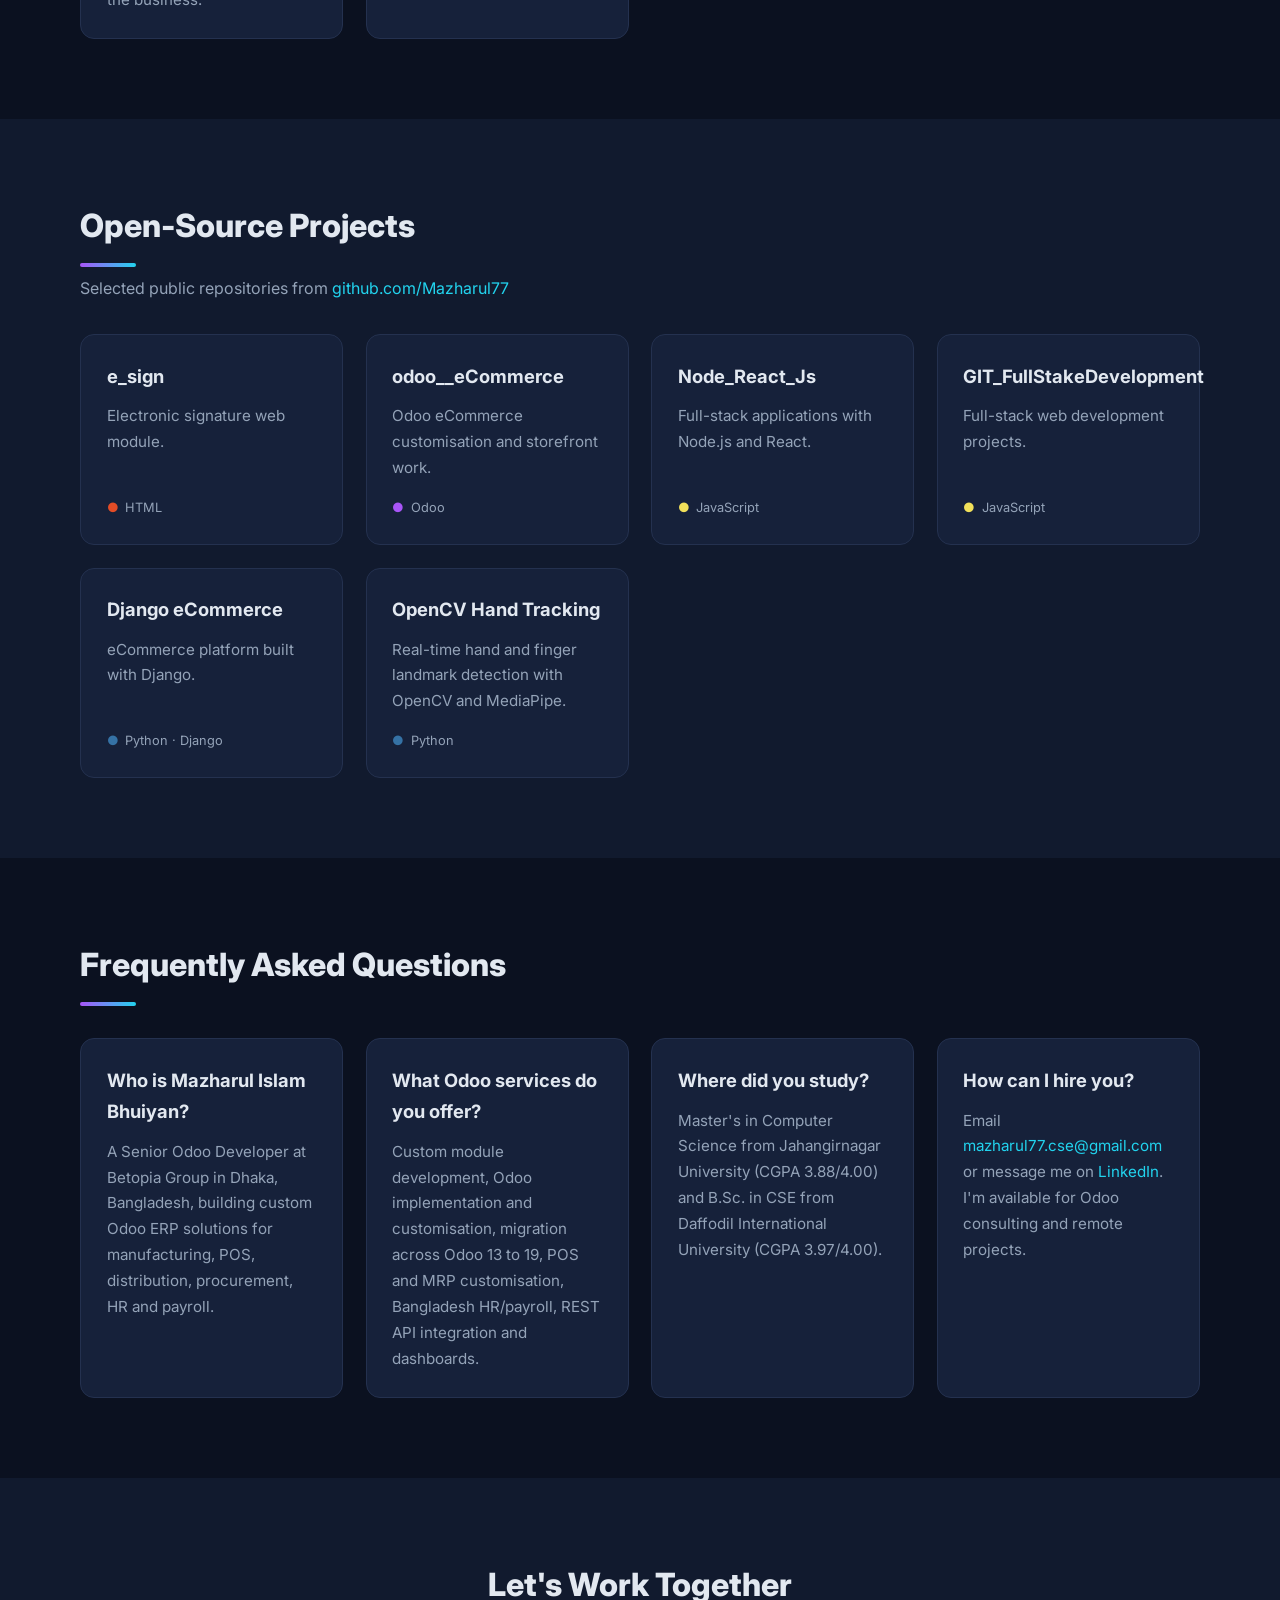
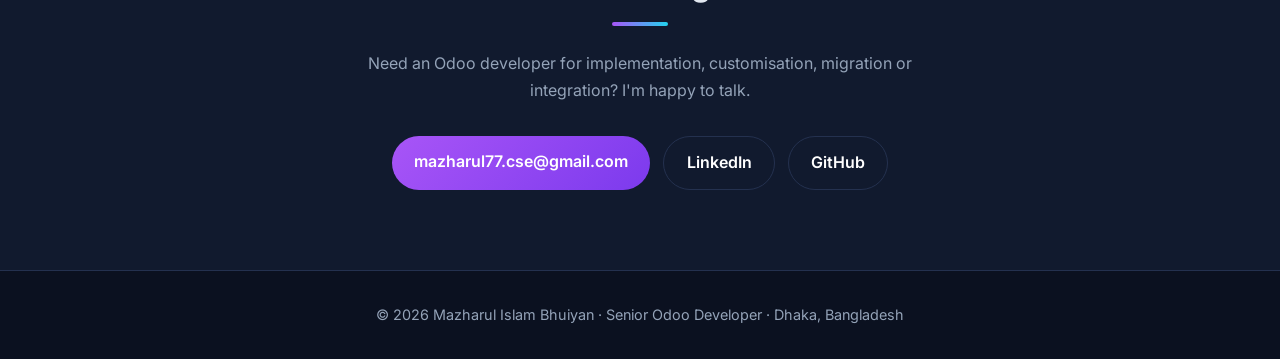
==== commit f5037be3: "Add certificate images with popup viewer" ====
--- a/index.html
+++ b/index.html
@@ -59,7 +59,7 @@
         { "@type": "EducationalOccupationalCredential", "name": "B.Sc. in Computer Science & Engineering (CGPA 3.97/4.00)", "credentialCategory": "degree", "recognizedBy": { "@type": "CollegeOrUniversity", "name": "Daffodil International University" } },
         { "@type": "EducationalOccupationalCredential", "name": "PHP with Laravel Framework", "credentialCategory": "certificate", "recognizedBy": { "@type": "Organization", "name": "BASIS" } },
         { "@type": "EducationalOccupationalCredential", "name": "Web Development Course", "credentialCategory": "certificate", "recognizedBy": { "@type": "Organization", "name": "DIU Computer & Programming Club" } },
-        { "@type": "EducationalOccupationalCredential", "name": "Programming for Everybody (Getting Started with Python)", "credentialCategory": "certificate", "recognizedBy": { "@type": "Organization", "name": "Coursera" } }
+        { "@type": "EducationalOccupationalCredential", "name": "Programming for Everybody (Getting Started with Python)", "credentialCategory": "certificate", "recognizedBy": { "@type": "CollegeOrUniversity", "name": "University of Michigan" }, "url": "https://coursera.org/verify/2K3MDW5HASAC" }
       ],
       "address": { "@type": "PostalAddress", "addressLocality": "Dhaka", "addressCountry": "BD" },
       "nationality": { "@type": "Country", "name": "Bangladesh" },
@@ -286,26 +286,35 @@
           </article>
         </div>
         <div class="cards certs">
-          <article class="card">
+          <a class="card cert" href="certs/english-communication-wsda.jpg" data-cert data-title="Professional English Communication Skill · Grade A+ · WSDA New Zealand">
             <span class="grade">Grade A+</span>
             <h3>Professional English Communication Skill</h3>
-            <p>WSDA New Zealand (Workplace Skills Development Academy), supported by SEIP · BASIS · Dec 2022 · Credential ID 0400036819</p>
-          </article>
-          <article class="card">
+            <p>Workplace Skills Development Academy (WSDA), New Zealand, supported by SEIP · BASIS · Issued 08 Dec 2022 · Reg. No. 0400036819</p>
+            <span class="view">View certificate →</span>
+          </a>
+          <a class="card cert" href="certs/php-laravel-basis.jpg" data-cert data-title="PHP with Laravel Framework · BASIS · SEIP">
             <h3>PHP with Laravel Framework</h3>
-            <p>BASIS (Bangladesh Association of Software & Information Services) · SEIP · Dec 2022 · Credential ID BASIS168/OID61/PHP16/21</p>
-          </article>
+            <p>BASIS, supported by SEIP (Finance Division, Govt. of Bangladesh) · 3-month, 240-hour program (Oct–Dec 2022) · Certificate No. BASIS168/OID61/PHP16/21</p>
+            <span class="view">View certificate →</span>
+          </a>
+          <a class="card cert" href="certs/python-coursera.jpg" data-cert data-title="Programming for Everybody (Python) · University of Michigan · Coursera" data-verify="https://coursera.org/verify/2K3MDW5HASAC">
+            <h3>Programming for Everybody (Python)</h3>
+            <p>University of Michigan via Coursera · Issued 19 May 2020 · Credential ID 2K3MDW5HASAC</p>
+            <span class="view">View certificate →</span>
+          </a>
           <article class="card">
             <h3>Web Development Course</h3>
             <p>DIU Computer & Programming Club · Dec 2020</p>
           </article>
-          <article class="card">
-            <h3>Programming for Everybody (Python)</h3>
-            <p>Coursera · May 2020 · Credential ID 2K3MDW5HASAC</p>
-          </article>
-        </div>
-      </div>
-    </section>
+        </div>
+      </div>
+    </section>
+
+    <dialog id="cert-modal" aria-label="Certificate">
+      <button class="modal-close" aria-label="Close">×</button>
+      <img alt="">
+      <div class="modal-caption"><span></span> <a target="_blank" rel="noopener">Verify on Coursera ↗</a></div>
+    </dialog>
 
     <!-- Featured ERP work -->
     <section id="work" class="section">
@@ -411,6 +420,23 @@
   <footer class="footer">
     <div class="container">© <span id="y">2026</span> Mazharul Islam Bhuiyan · Senior Odoo Developer · Dhaka, Bangladesh</div>
   </footer>
-  <script>document.getElementById('y').textContent = new Date().getFullYear();</script>
+  <script>
+    document.getElementById('y').textContent = new Date().getFullYear();
+    const modal = document.getElementById('cert-modal');
+    const modalImg = modal.querySelector('img');
+    const caption = modal.querySelector('.modal-caption span');
+    const verify = modal.querySelector('.modal-caption a');
+    document.querySelectorAll('[data-cert]').forEach(card => card.addEventListener('click', e => {
+      e.preventDefault();
+      modalImg.src = card.getAttribute('href');
+      modalImg.alt = card.dataset.title + ' certificate of Mazharul Islam Bhuiyan';
+      caption.textContent = card.dataset.title;
+      verify.hidden = !card.dataset.verify;
+      if (card.dataset.verify) verify.href = card.dataset.verify;
+      modal.showModal();
+    }));
+    modal.querySelector('.modal-close').addEventListener('click', () => modal.close());
+    modal.addEventListener('click', e => { if (e.target === modal) modal.close(); });
+  </script>
 </body>
 </html>
--- a/style.css
+++ b/style.css
@@ -144,3 +144,21 @@
 .edu { display: grid; grid-template-columns: repeat(auto-fit, minmax(420px, 1fr)); gap: 1.4rem; }
 @media (max-width: 600px) { .edu { grid-template-columns: 1fr; } }
 .grade { display: inline-block; margin-bottom: .6rem; padding: .2rem .7rem; border-radius: 999px; font-size: .8rem; font-weight: 700; color: #052e16; background: linear-gradient(135deg, #4ade80, #22d3ee); }
+
+/* Certificate popup */
+.cert { cursor: pointer; display: flex; flex-direction: column; }
+.cert p { flex: 1; margin-bottom: 1rem; }
+.cert .view { color: var(--accent-2); font-weight: 600; font-size: .9rem; }
+.cert .grade { align-self: flex-start; }
+#cert-modal {
+  border: 0; padding: 0; background: transparent; margin: auto;
+  max-width: min(900px, 94vw); max-height: 94vh; overflow: visible;
+}
+#cert-modal::backdrop { background: rgba(2, 6, 23, .85); backdrop-filter: blur(4px); }
+#cert-modal img { max-height: 82vh; width: auto; max-width: 100%; margin: 0 auto; border-radius: 8px; box-shadow: 0 20px 60px rgba(0, 0, 0, .6); }
+.modal-caption { text-align: center; color: var(--text); margin-top: .8rem; font-size: .95rem; }
+.modal-caption a { margin-left: .6rem; }
+.modal-close {
+  position: absolute; top: -14px; right: -14px; width: 40px; height: 40px; border-radius: 50%;
+  border: 0; background: var(--accent); color: #fff; font-size: 1.6rem; line-height: 1; cursor: pointer;
+}
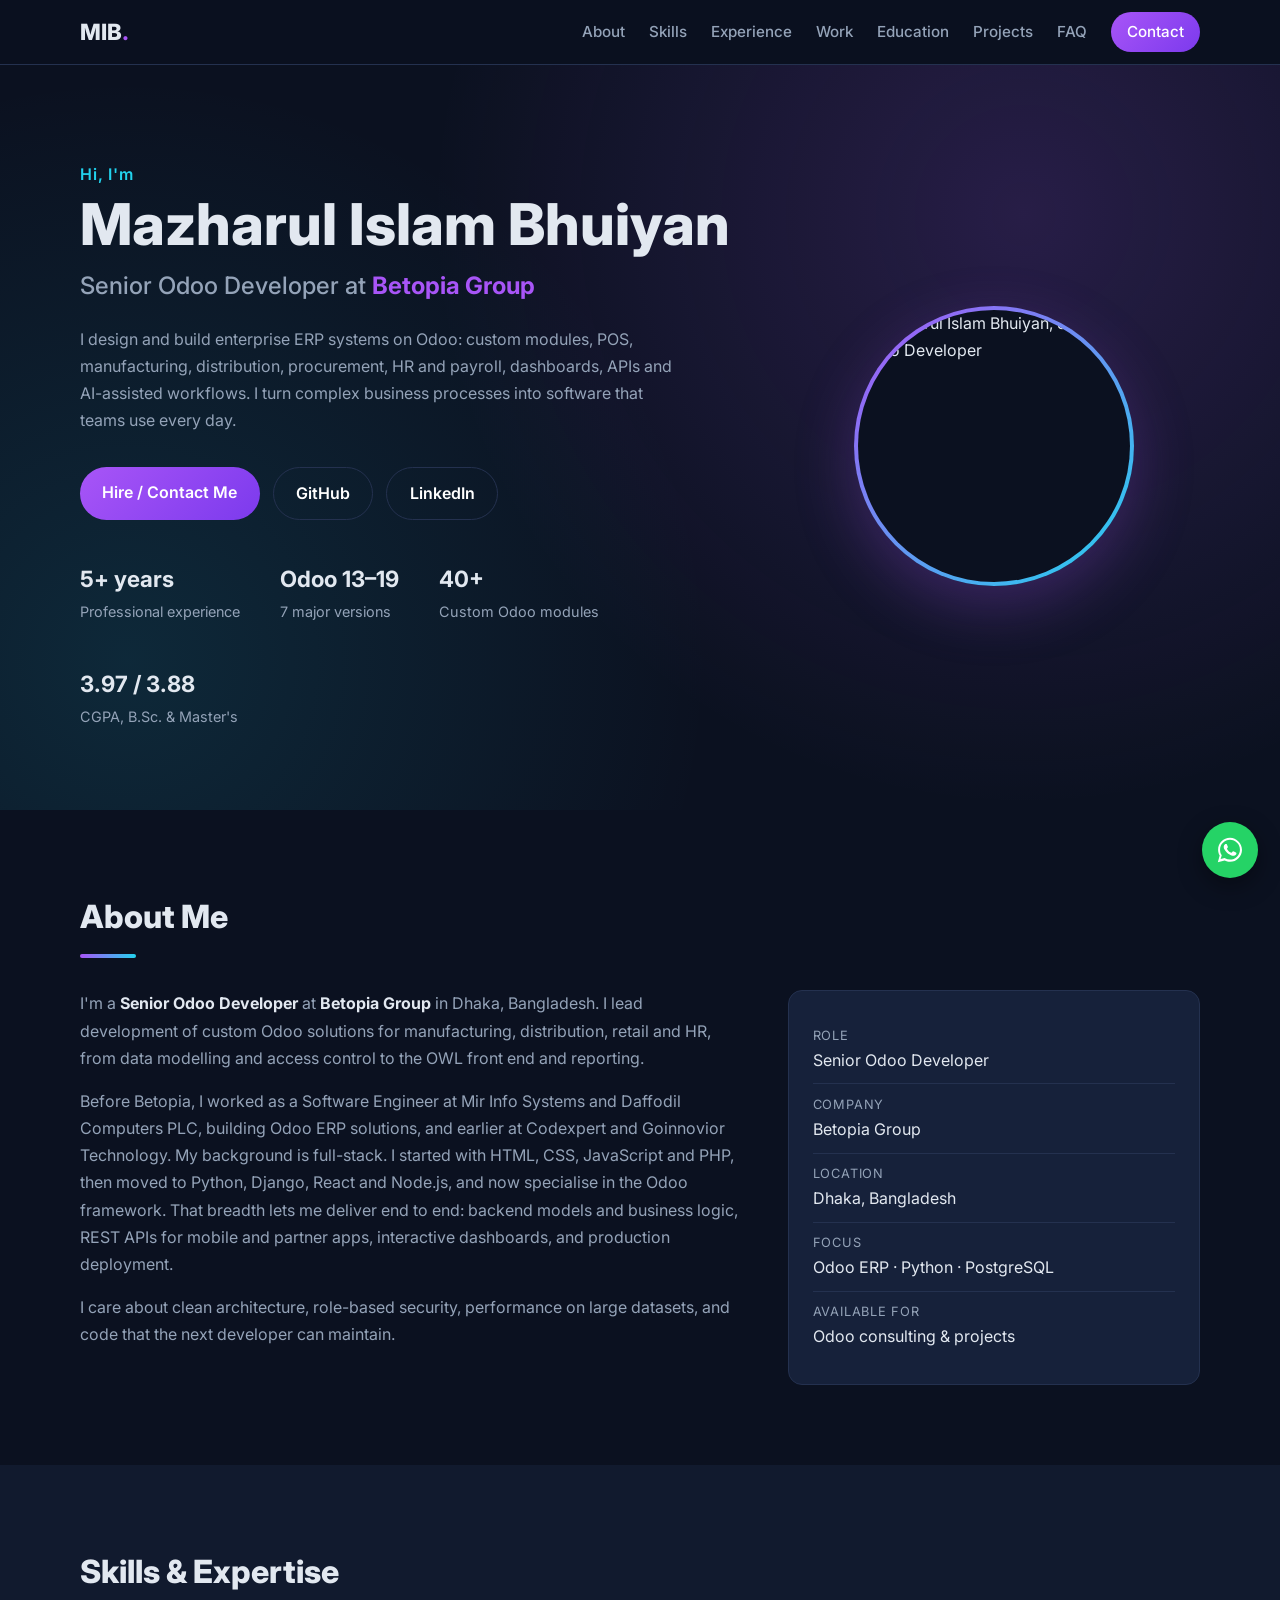
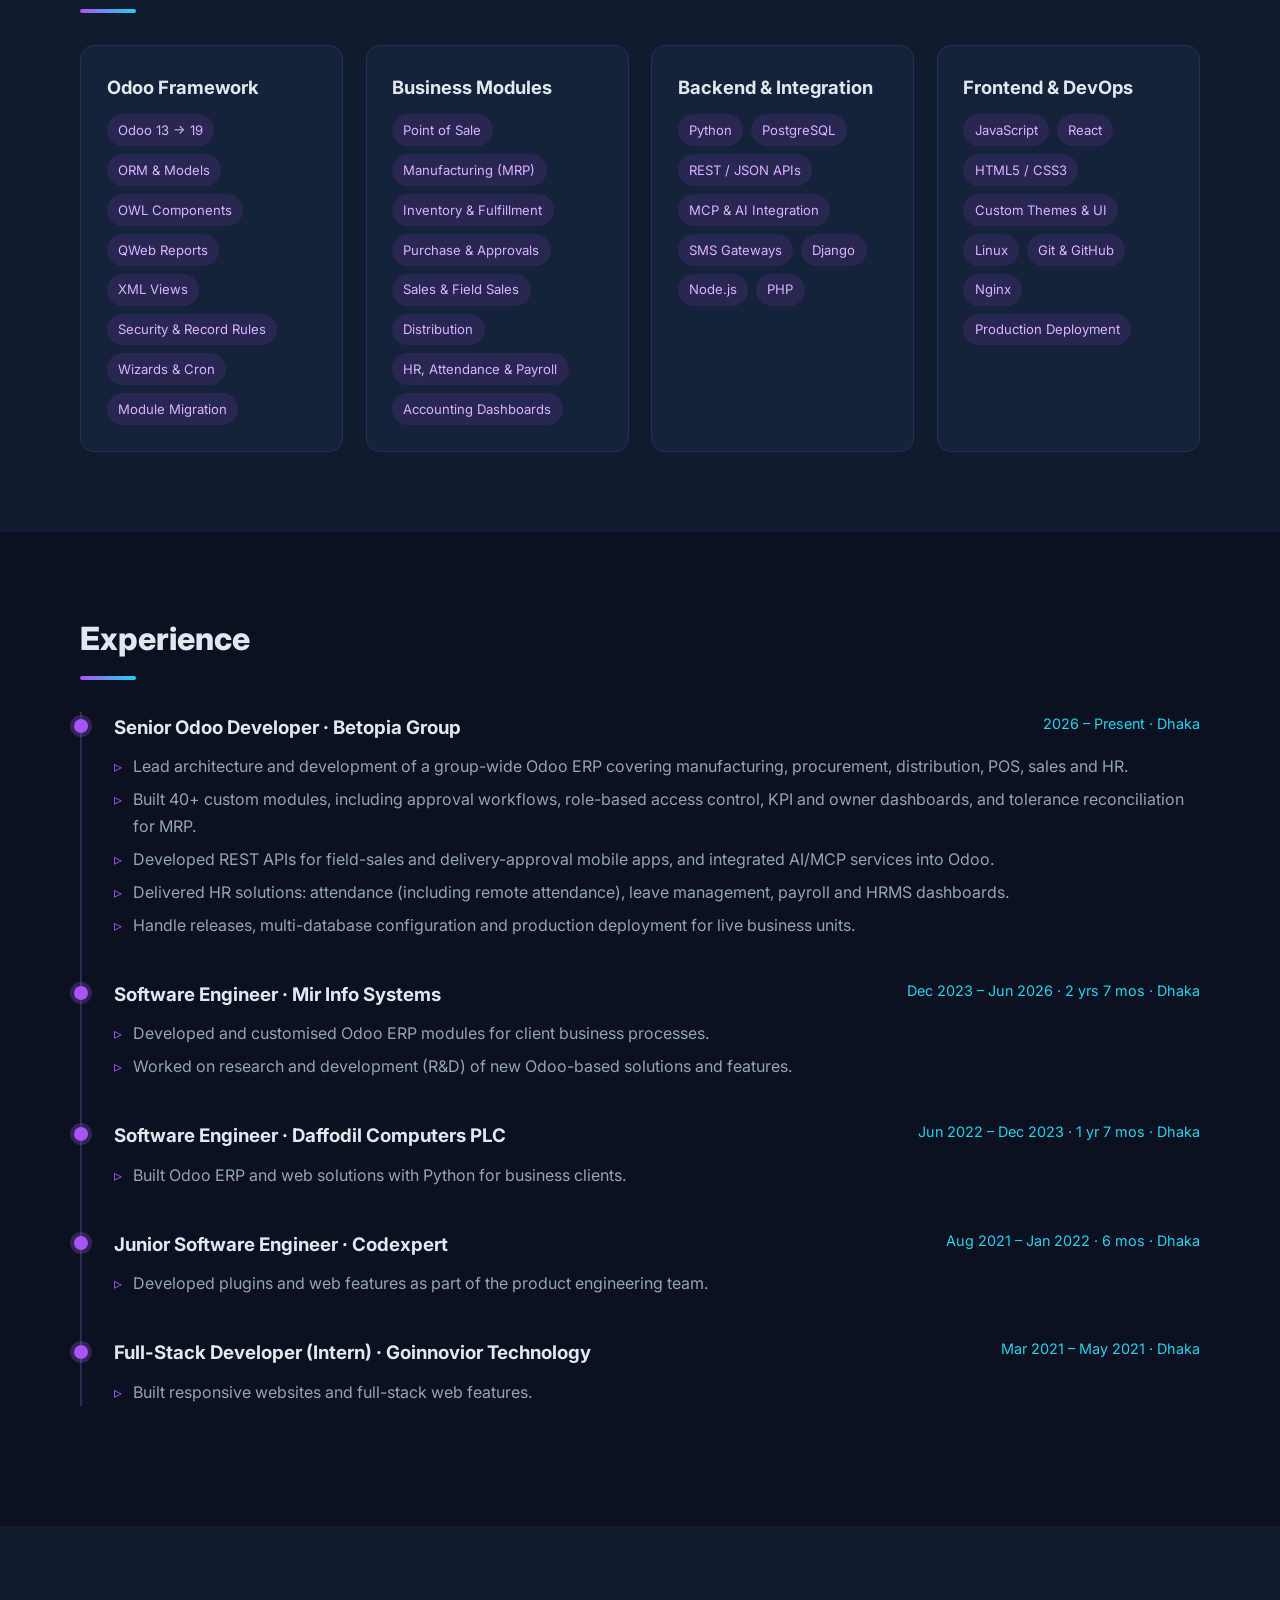
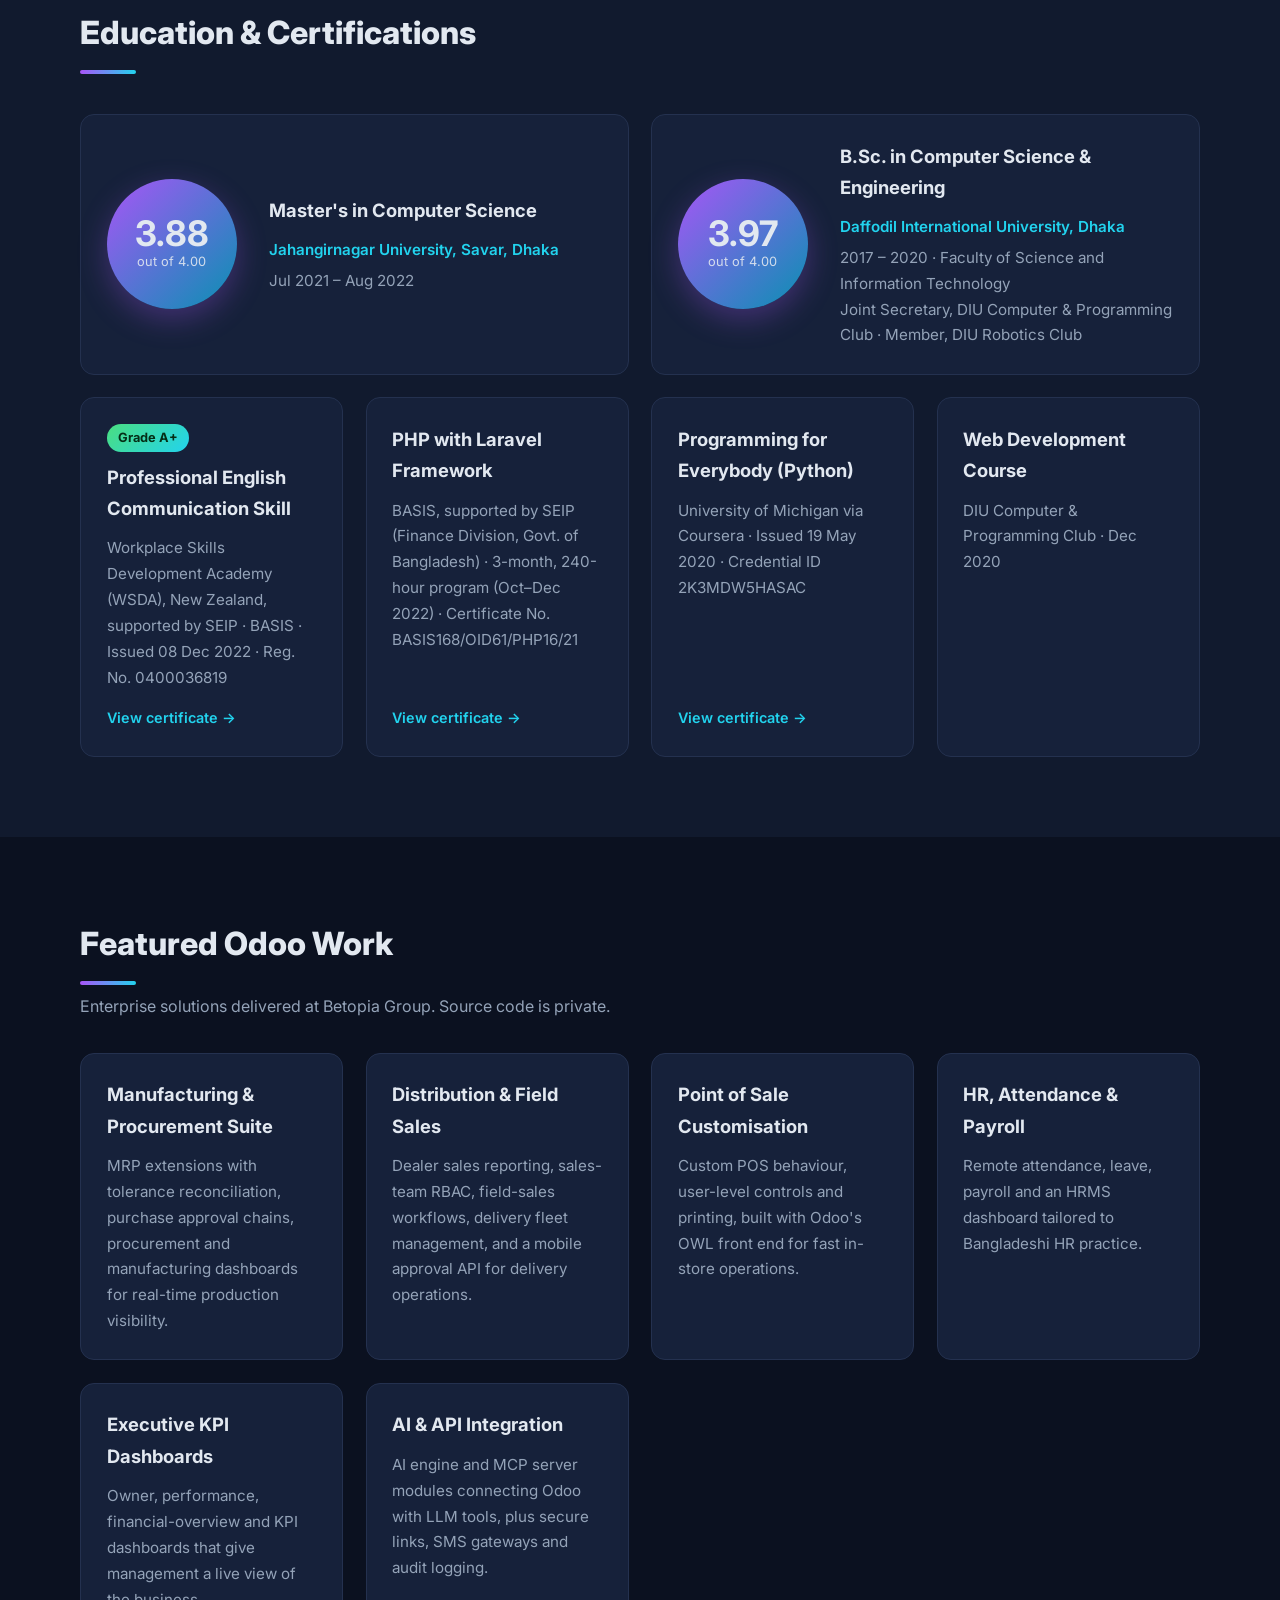
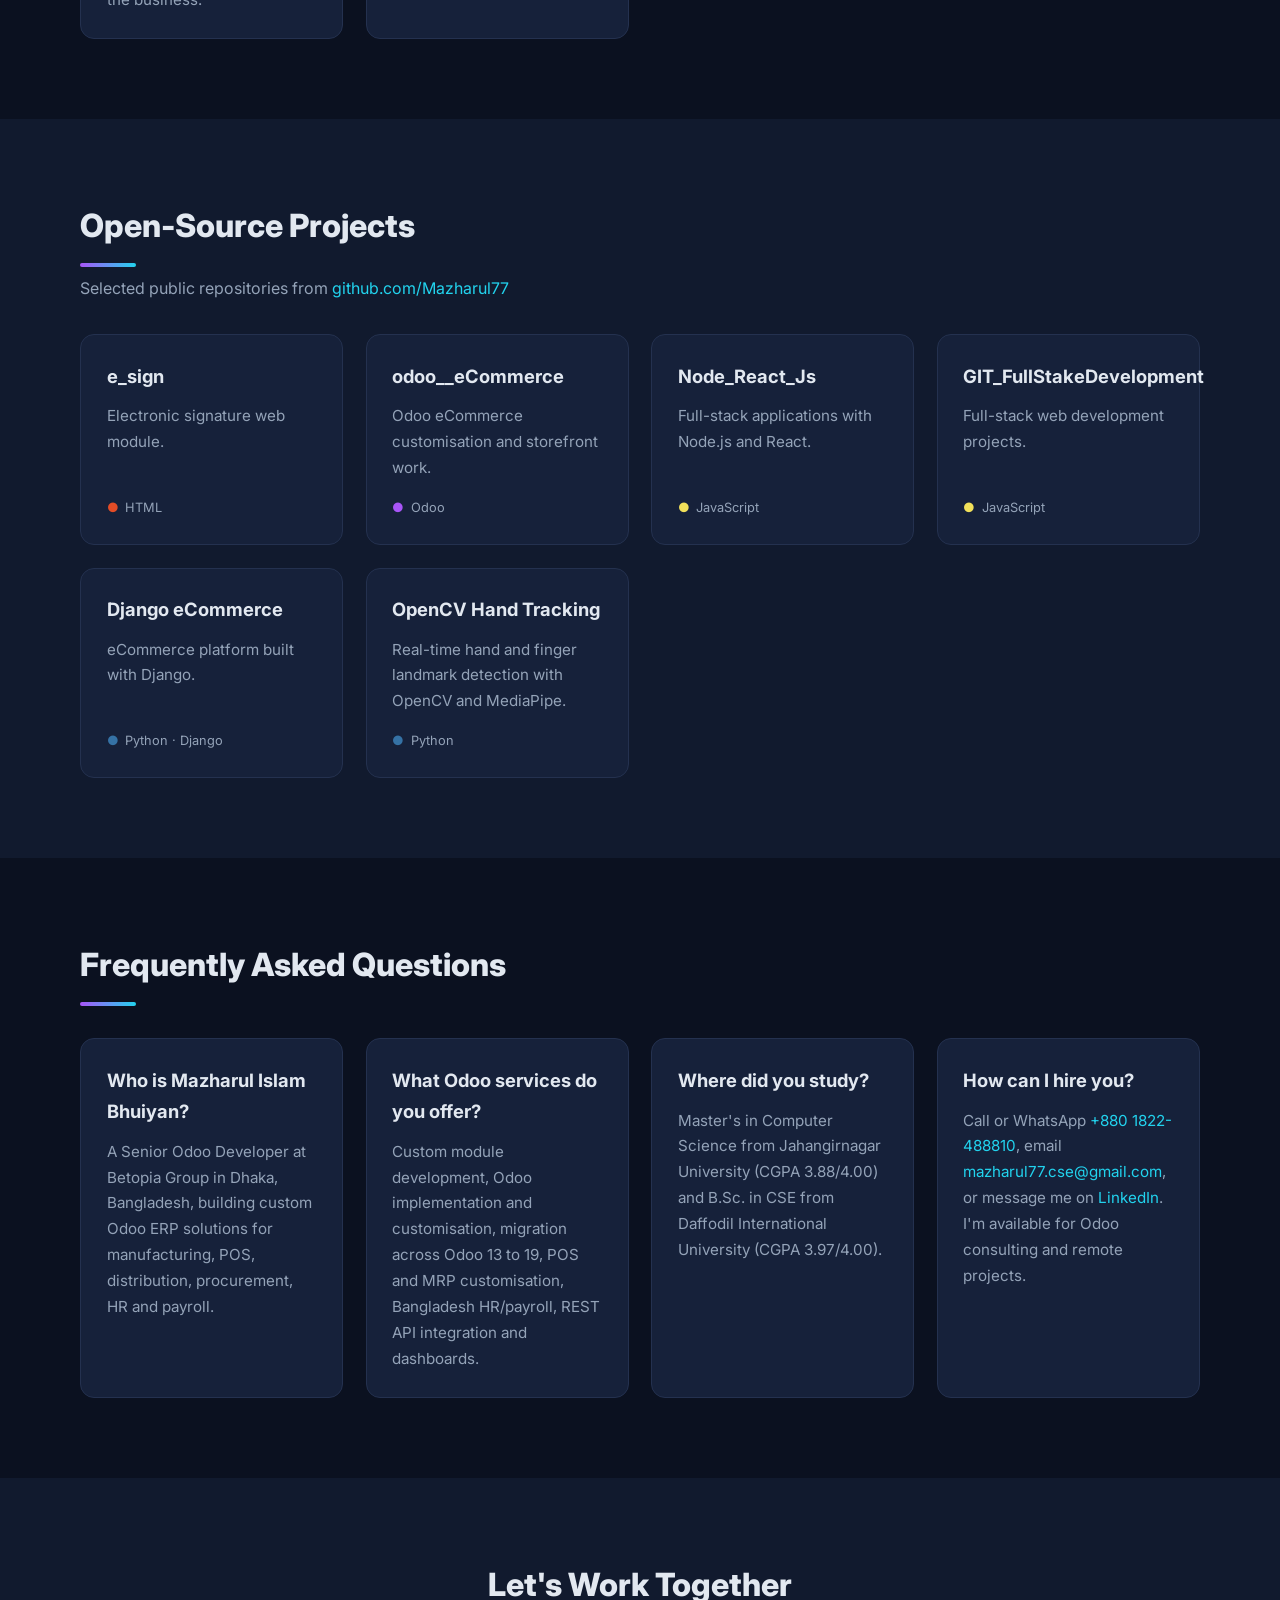
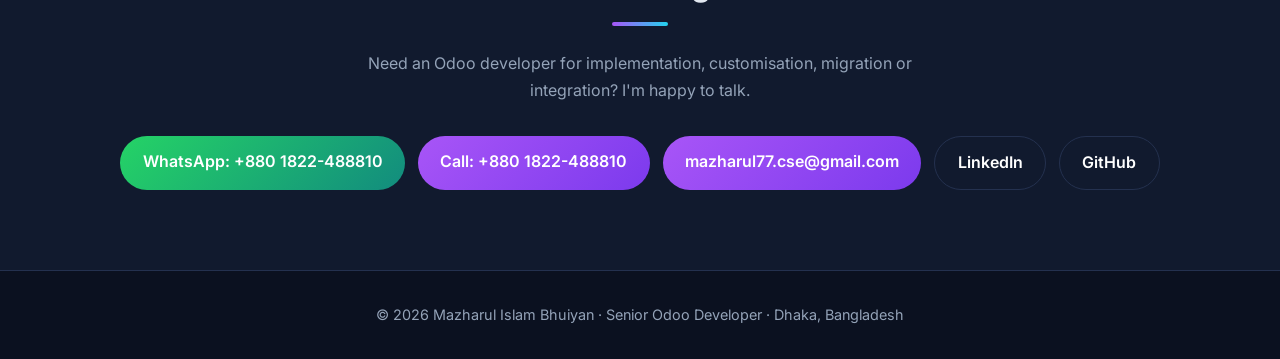
==== commit f183526e: "Add phone and WhatsApp contact" ====
--- a/index.html
+++ b/index.html
@@ -48,6 +48,7 @@
       "jobTitle": "Senior Odoo Developer",
       "description": "Senior Odoo Developer at Betopia Group in Dhaka, Bangladesh, specialising in custom Odoo ERP modules, POS, manufacturing, HR and payroll.",
       "email": "mailto:mazharul77.cse@gmail.com",
+      "telephone": "+8801822488810",
       "worksFor": { "@type": "Organization", "name": "Betopia Group" },
       "alumniOf": [
         { "@type": "CollegeOrUniversity", "name": "Jahangirnagar University", "sameAs": "https://juniv.edu/" },
@@ -97,7 +98,7 @@
       {
         "@type": "Question",
         "name": "How can I hire an Odoo developer in Bangladesh?",
-        "acceptedAnswer": { "@type": "Answer", "text": "You can contact Mazharul Islam Bhuiyan by email at mazharul77.cse@gmail.com or on LinkedIn at linkedin.com/in/mazharul-islam-bhuiyan-06694014a. He is available for Odoo consulting and remote projects." }
+        "acceptedAnswer": { "@type": "Answer", "text": "You can contact Mazharul Islam Bhuiyan by phone or WhatsApp at +880 1822-488810, by email at mazharul77.cse@gmail.com, or on LinkedIn at linkedin.com/in/mazharul-islam-bhuiyan-06694014a. He is available for Odoo consulting and remote projects." }
       }
     ]
   }
@@ -397,7 +398,7 @@
           </article>
           <article class="card">
             <h3>How can I hire you?</h3>
-            <p>Email <a href="mailto:mazharul77.cse@gmail.com">mazharul77.cse@gmail.com</a> or message me on <a href="https://www.linkedin.com/in/mazharul-islam-bhuiyan-06694014a" target="_blank" rel="me noopener">LinkedIn</a>. I'm available for Odoo consulting and remote projects.</p>
+            <p>Call or WhatsApp <a href="tel:+8801822488810">+880 1822-488810</a>, email <a href="mailto:mazharul77.cse@gmail.com">mazharul77.cse@gmail.com</a>, or message me on <a href="https://www.linkedin.com/in/mazharul-islam-bhuiyan-06694014a" target="_blank" rel="me noopener">LinkedIn</a>. I'm available for Odoo consulting and remote projects.</p>
           </article>
         </div>
       </div>
@@ -409,6 +410,8 @@
         <h2 class="section-title">Let's Work Together</h2>
         <p>Need an Odoo developer for implementation, customisation, migration or integration? I'm happy to talk.</p>
         <div class="cta center">
+          <a href="https://wa.me/8801822488810?text=Hi%20Mazharul%2C%20I%20found%20your%20portfolio%20and%20would%20like%20to%20discuss%20an%20Odoo%20project." class="btn btn-wa" target="_blank" rel="noopener">WhatsApp: +880 1822-488810</a>
+          <a href="tel:+8801822488810" class="btn">Call: +880 1822-488810</a>
           <a href="mailto:mazharul77.cse@gmail.com" class="btn">mazharul77.cse@gmail.com</a>
           <a href="https://www.linkedin.com/in/mazharul-islam-bhuiyan-06694014a" class="btn btn-ghost" target="_blank" rel="me noopener">LinkedIn</a>
           <a href="https://github.com/Mazharul77" class="btn btn-ghost" target="_blank" rel="me noopener">GitHub</a>
@@ -416,6 +419,10 @@
       </div>
     </section>
   </main>
+
+  <a href="https://wa.me/8801822488810?text=Hi%20Mazharul%2C%20I%20found%20your%20portfolio%20and%20would%20like%20to%20discuss%20an%20Odoo%20project." class="wa-float" target="_blank" rel="noopener" aria-label="Chat on WhatsApp">
+    <svg viewBox="0 0 32 32" width="30" height="30" fill="#fff" aria-hidden="true"><path d="M16 3C9 3 3.3 8.6 3.3 15.6c0 2.2.6 4.4 1.7 6.3L3 29l7.3-1.9c1.8 1 3.8 1.5 5.8 1.5 7 0 12.7-5.7 12.7-12.6S23 3 16 3zm0 23.2c-1.9 0-3.7-.5-5.3-1.4l-.4-.2-4.3 1.1 1.2-4.2-.3-.4c-1-1.6-1.5-3.5-1.5-5.4C5.4 9.8 10.2 5.1 16 5.1s10.6 4.7 10.6 10.5S21.8 26.2 16 26.2zm5.8-7.9c-.3-.2-1.9-.9-2.2-1-.3-.1-.5-.2-.7.2-.2.3-.8 1-1 1.2-.2.2-.4.2-.7.1-.3-.2-1.3-.5-2.6-1.6-1-.9-1.6-1.9-1.8-2.2-.2-.3 0-.5.1-.7l.5-.6c.2-.2.2-.3.3-.6.1-.2 0-.4 0-.6l-1-2.4c-.3-.6-.5-.5-.7-.5h-.6c-.2 0-.6.1-.9.4-.3.3-1.2 1.1-1.2 2.8s1.2 3.2 1.4 3.5c.2.2 2.4 3.6 5.7 5 2.8 1.1 3.4.9 4 .8.6-.1 1.9-.8 2.2-1.5.3-.7.3-1.4.2-1.5-.1-.2-.3-.3-.6-.4z"/></svg>
+  </a>
 
   <footer class="footer">
     <div class="container">© <span id="y">2026</span> Mazharul Islam Bhuiyan · Senior Odoo Developer · Dhaka, Bangladesh</div>
--- a/style.css
+++ b/style.css
@@ -162,3 +162,13 @@
   position: absolute; top: -14px; right: -14px; width: 40px; height: 40px; border-radius: 50%;
   border: 0; background: var(--accent); color: #fff; font-size: 1.6rem; line-height: 1; cursor: pointer;
 }
+
+/* WhatsApp */
+.btn-wa { background: linear-gradient(135deg, #25d366, #128c7e); }
+.btn-wa:hover { box-shadow: 0 8px 24px rgba(37, 211, 102, .35); }
+.wa-float {
+  position: fixed; right: 22px; bottom: 22px; z-index: 60; width: 56px; height: 56px; border-radius: 50%;
+  display: flex; align-items: center; justify-content: center;
+  background: #25d366; box-shadow: 0 8px 24px rgba(0, 0, 0, .4); transition: transform .15s;
+}
+.wa-float:hover { transform: scale(1.08); }
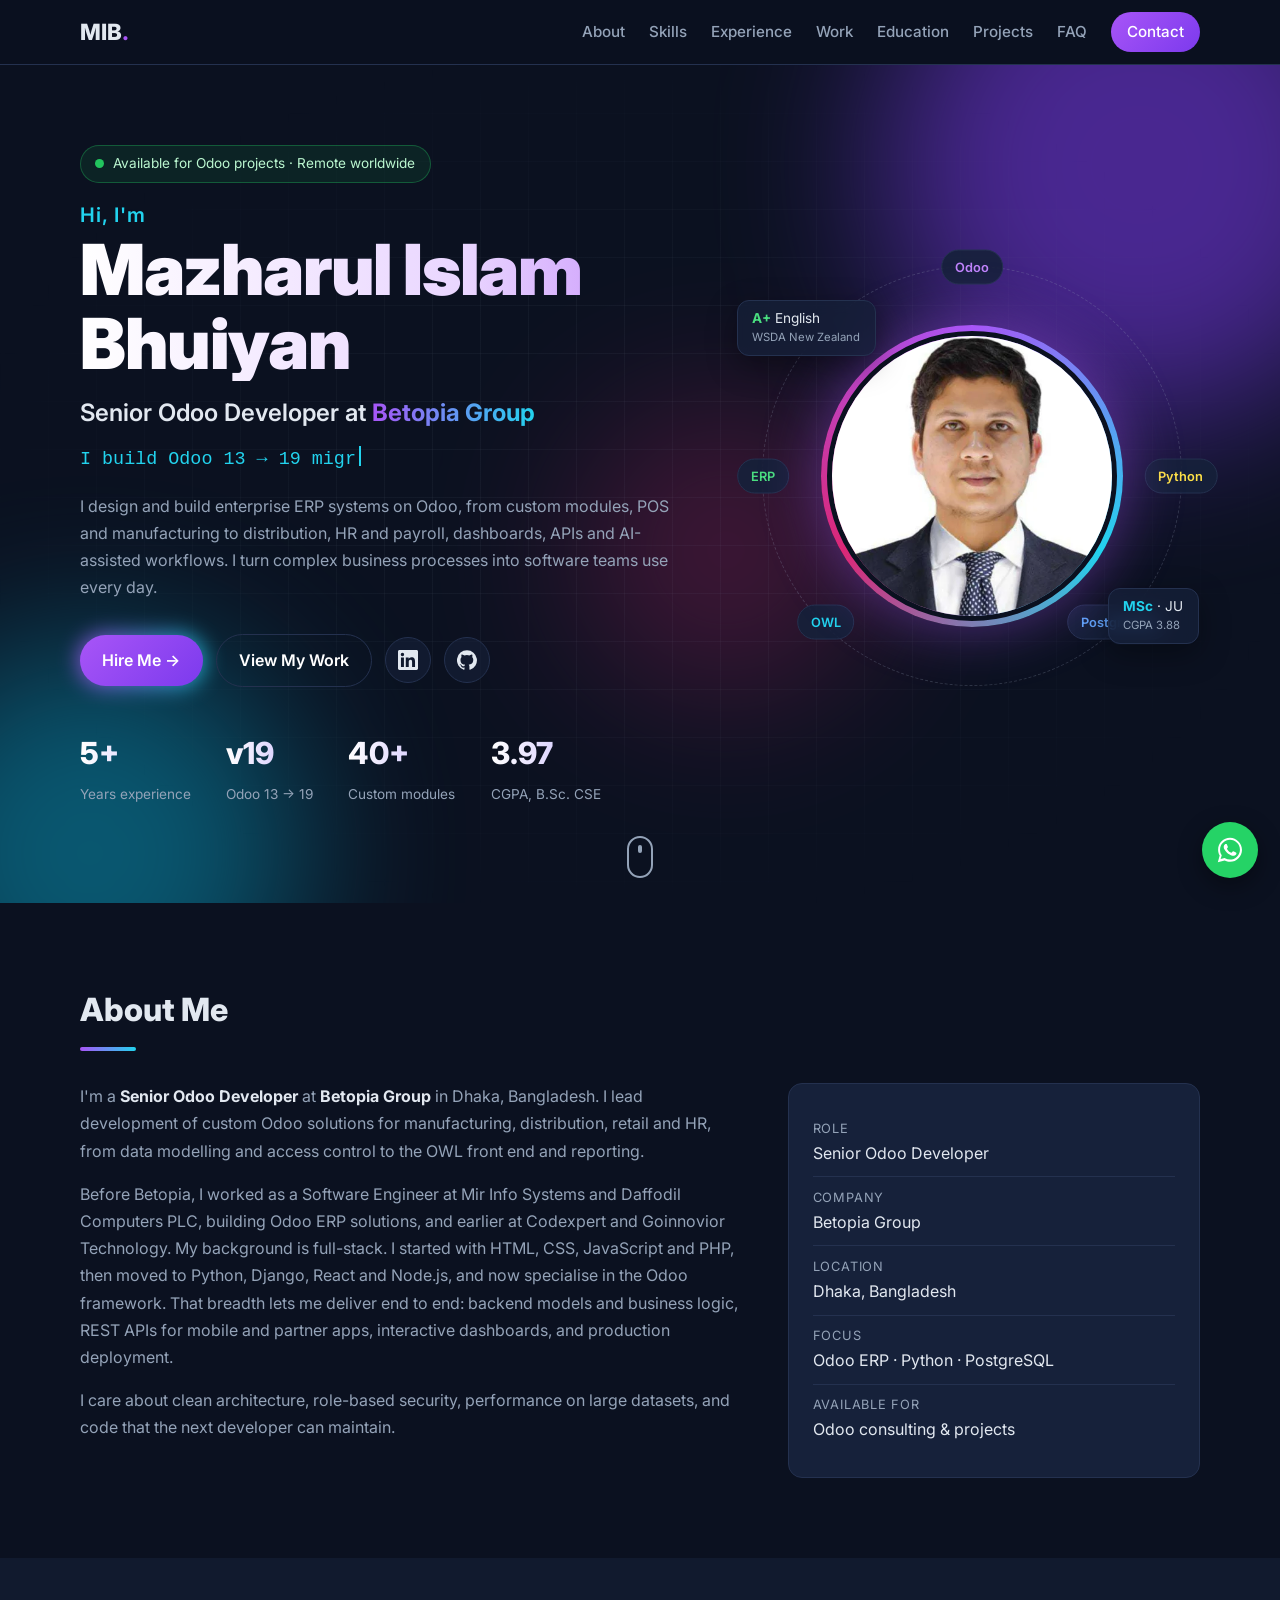
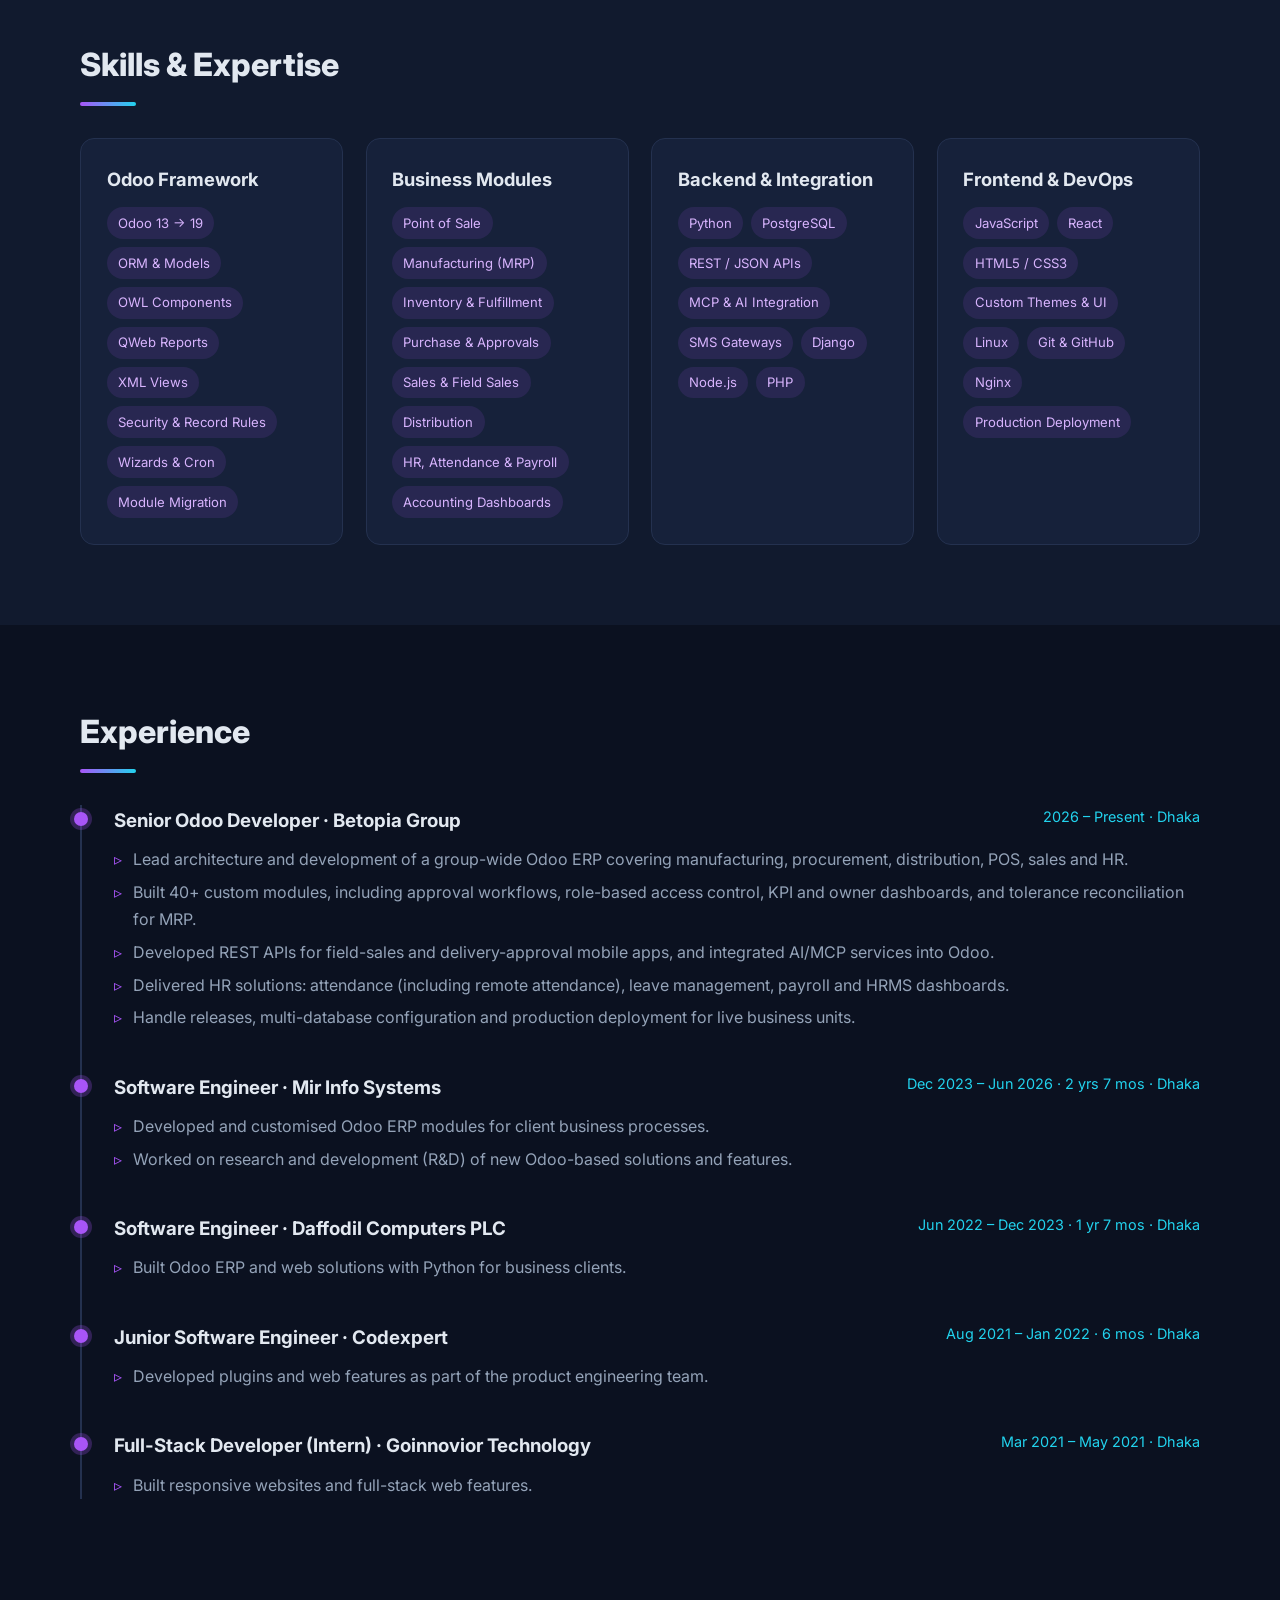
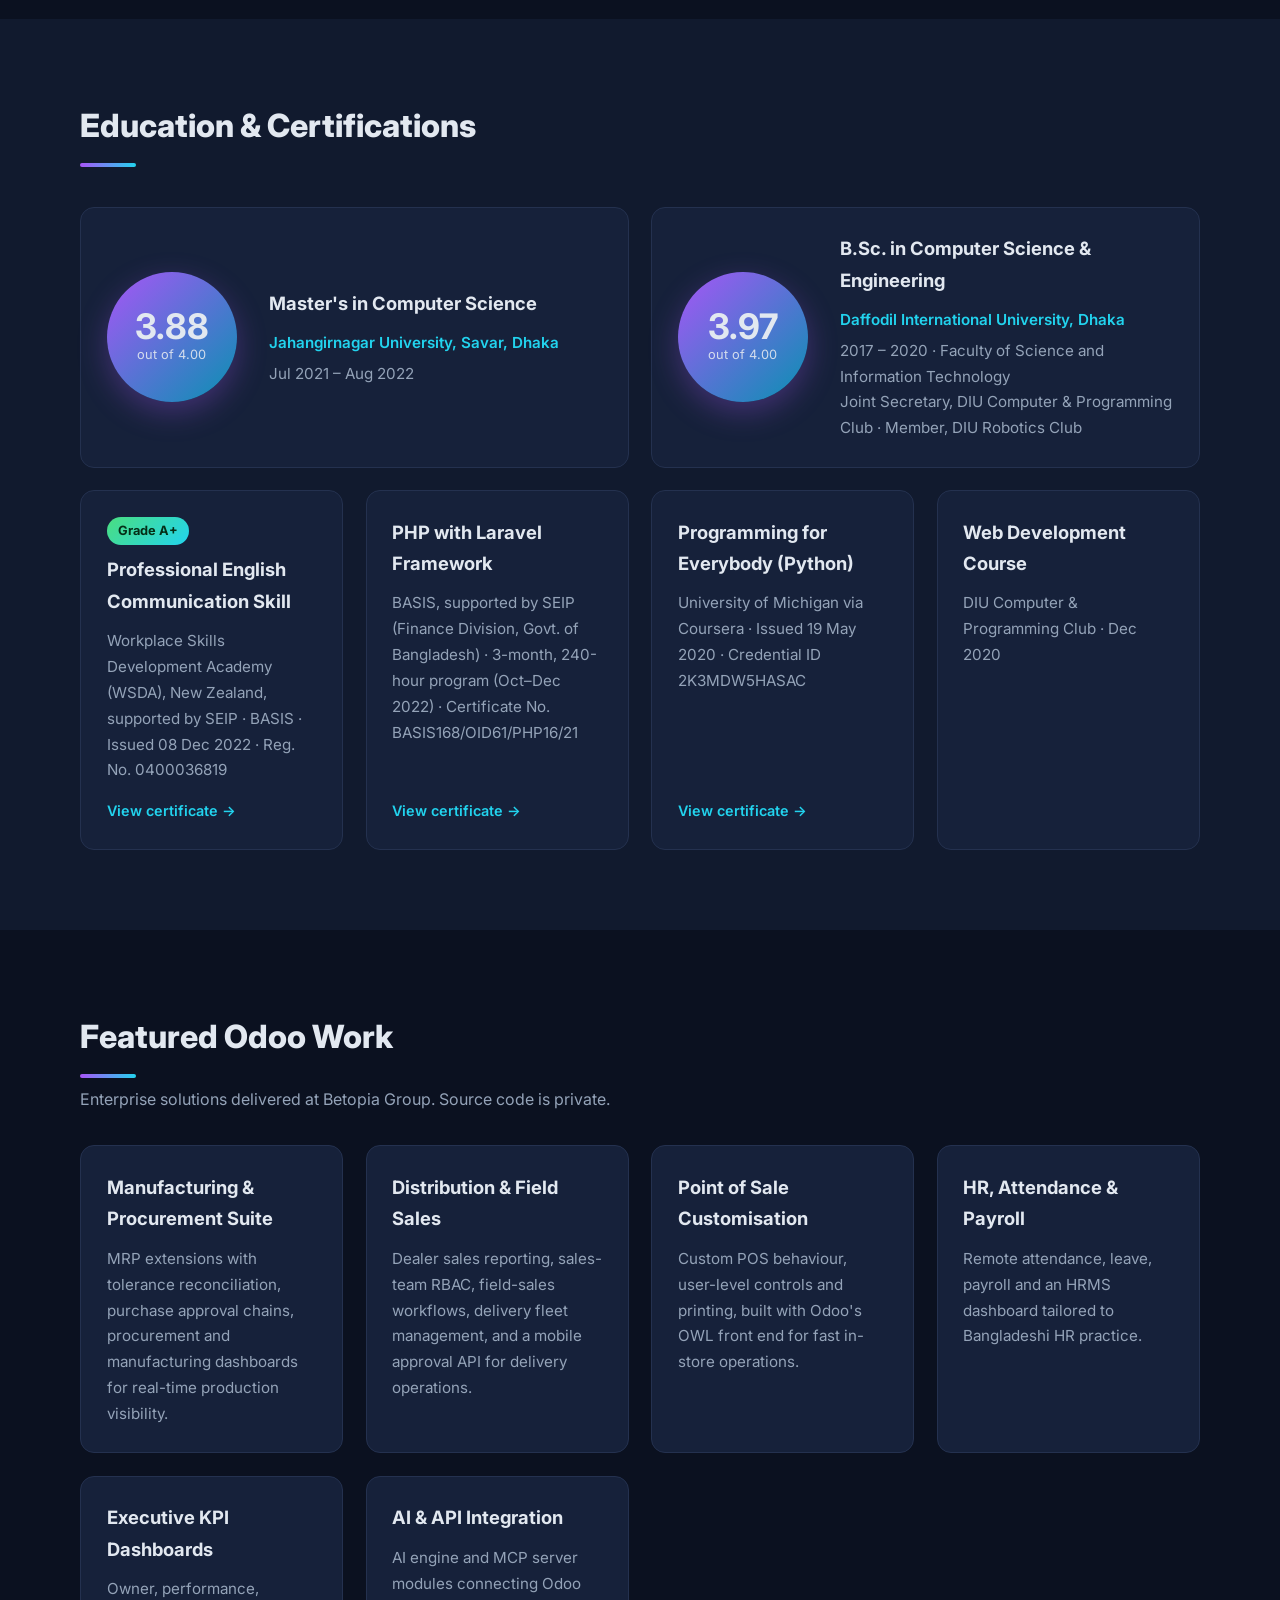
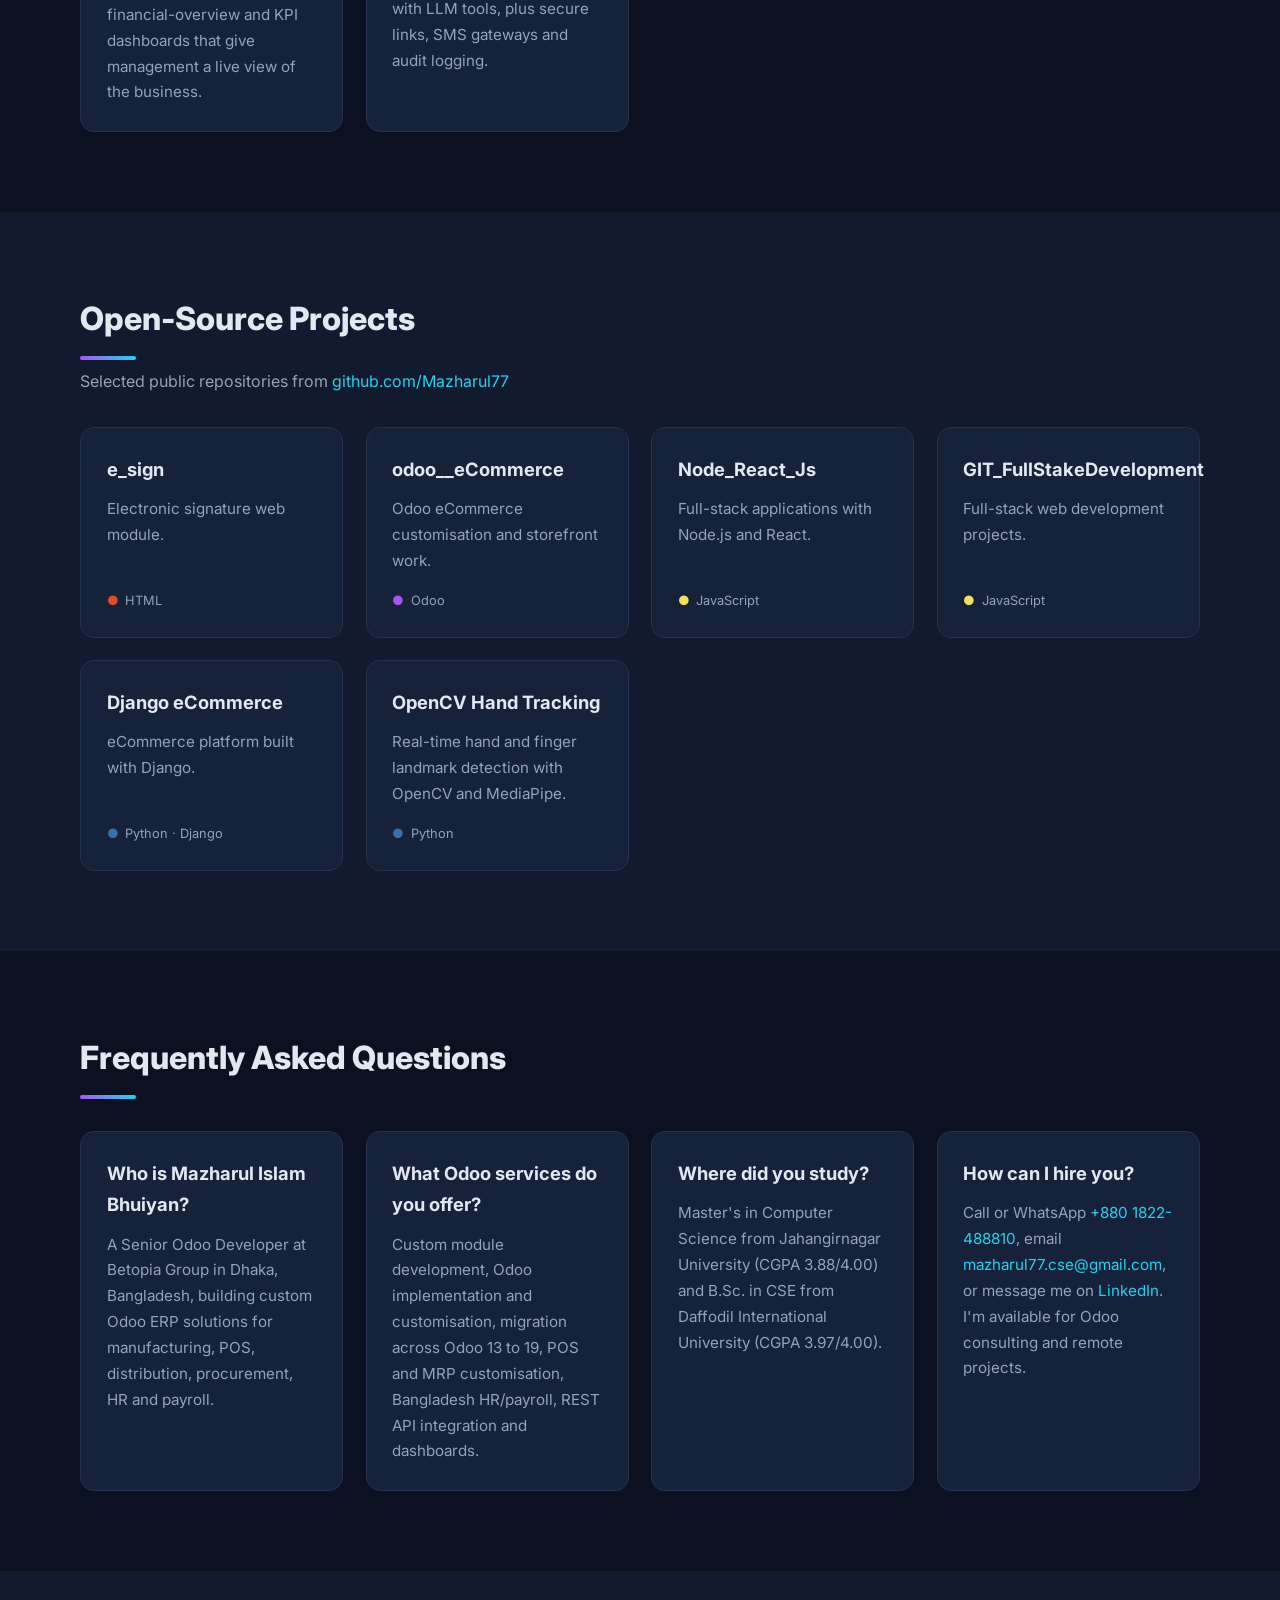
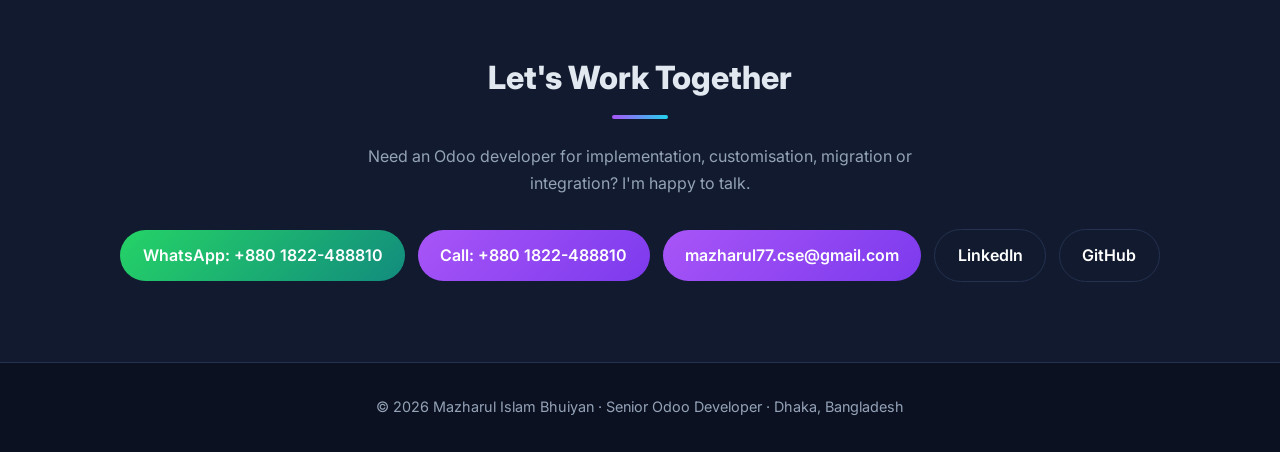
==== commit ece8bb9f: "Animated hero, share image and expanded SEO metadata" ====
--- a/index.html
+++ b/index.html
@@ -2,37 +2,52 @@
 <html lang="en">
 <head>
   <meta charset="UTF-8">
+  <script>document.documentElement.classList.add('js')</script>
   <meta name="viewport" content="width=device-width, initial-scale=1">
-  <title>Mazharul Islam Bhuiyan | Senior Odoo Developer & ERP Engineer in Dhaka, Bangladesh</title>
-  <meta name="description" content="Mazharul Islam Bhuiyan is a Senior Odoo Developer at Betopia Group, Dhaka, with 5+ years of experience. MSc in CS from Jahangirnagar University and BSc in CSE from DIU (CGPA 3.97). He builds custom Odoo 13–19 modules, ERP for manufacturing, POS, distribution, HR and payroll, plus REST APIs and AI integrations with Python, PostgreSQL and OWL.">
-  <meta name="keywords" content="Mazharul Islam Bhuiyan, Senior Odoo Developer, Odoo Developer Bangladesh, Odoo Developer Dhaka, Odoo ERP Consultant, Odoo 19, Odoo 18, Odoo 17, Odoo 16, Odoo 15, Odoo 14, Odoo 13, Odoo Migration, Odoo POS customization, Odoo HR Payroll, Python Developer, Betopia Group, ERP Implementation, OWL JavaScript, PostgreSQL">
+  <title>Mazharul Islam Bhuiyan | Senior Odoo Developer & ERP Expert (Odoo 13–19) · Bangladesh & Remote</title>
+  <meta name="description" content="Mazharul Islam Bhuiyan: Senior Odoo Developer at Betopia Group with 5+ years building custom Odoo ERP (v13–19) for manufacturing, POS, inventory, HR & payroll. Python · PostgreSQL · OWL. Available for remote Odoo projects worldwide.">
+  <meta name="keywords" content="Mazharul Islam Bhuiyan, Senior Odoo Developer, Odoo Developer Bangladesh, Odoo Developer Dhaka, Remote Odoo Developer, Hire Odoo Developer, Freelance Odoo Developer, Odoo ERP Consultant, Odoo Expert, Odoo 19, Odoo 18, Odoo 17, Odoo 16, Odoo 15, Odoo 14, Odoo 13, Odoo Migration, Odoo Customization, Odoo POS, Odoo MRP, Odoo HR Payroll, Python Developer, Betopia Group, ERP Implementation, OWL, PostgreSQL">
   <meta name="author" content="Mazharul Islam Bhuiyan">
-  <meta name="robots" content="index, follow, max-image-preview:large">
+  <meta name="robots" content="index, follow, max-image-preview:large, max-snippet:-1, max-video-preview:-1">
   <link rel="canonical" href="https://mazharul77.github.io/">
-  <meta name="theme-color" content="#0f172a">
+  <link rel="alternate" hreflang="en" href="https://mazharul77.github.io/">
+  <link rel="alternate" hreflang="x-default" href="https://mazharul77.github.io/">
+  <meta name="theme-color" content="#0b1120">
+  <meta name="color-scheme" content="dark">
   <meta name="google-site-verification" content="B3nB1jw2FcaCoddWnjv1Y5UO0d46UcUWuQjmmA1iHUg">
+  <meta name="geo.region" content="BD-13">
+  <meta name="geo.placename" content="Dhaka">
+  <meta name="geo.position" content="23.8103;90.4125">
+  <meta name="ICBM" content="23.8103, 90.4125">
 
   <!-- Open Graph -->
   <meta property="og:type" content="profile">
-  <meta property="og:site_name" content="Mazharul Islam Bhuiyan">
-  <meta property="og:title" content="Mazharul Islam Bhuiyan | Senior Odoo Developer">
-  <meta property="og:description" content="Senior Odoo Developer at Betopia Group. Custom Odoo modules, ERP architecture, POS, manufacturing, HR/payroll, APIs and AI integrations.">
+  <meta property="og:locale" content="en_US">
+  <meta property="og:site_name" content="Mazharul Islam Bhuiyan · Senior Odoo Developer">
+  <meta property="og:title" content="Mazharul Islam Bhuiyan | Senior Odoo Developer (Odoo 13–19)">
+  <meta property="og:description" content="5+ years building custom Odoo ERP for manufacturing, POS, inventory, HR & payroll. Senior Odoo Developer at Betopia Group. Available for remote projects.">
   <meta property="og:url" content="https://mazharul77.github.io/">
-  <meta property="og:image" content="https://avatars.githubusercontent.com/u/77901166?v=4">
+  <meta property="og:image" content="https://mazharul77.github.io/assets/og-image.jpg">
+  <meta property="og:image:width" content="1200">
+  <meta property="og:image:height" content="630">
+  <meta property="og:image:alt" content="Mazharul Islam Bhuiyan, Senior Odoo Developer">
   <meta property="profile:first_name" content="Mazharul Islam">
   <meta property="profile:last_name" content="Bhuiyan">
+  <meta property="profile:username" content="Mazharul77">
 
   <!-- Twitter -->
-  <meta name="twitter:card" content="summary">
-  <meta name="twitter:title" content="Mazharul Islam Bhuiyan | Senior Odoo Developer">
-  <meta name="twitter:description" content="Senior Odoo Developer at Betopia Group, building ERP solutions with Odoo, Python and PostgreSQL.">
-  <meta name="twitter:image" content="https://avatars.githubusercontent.com/u/77901166?v=4">
-
-  <link rel="icon" href="https://avatars.githubusercontent.com/u/77901166?s=64&v=4">
-  <link rel="apple-touch-icon" href="https://avatars.githubusercontent.com/u/77901166?s=180&v=4">
+  <meta name="twitter:card" content="summary_large_image">
+  <meta name="twitter:title" content="Mazharul Islam Bhuiyan | Senior Odoo Developer (Odoo 13–19)">
+  <meta name="twitter:description" content="5+ years building custom Odoo ERP. Senior Odoo Developer at Betopia Group. Available for remote projects worldwide.">
+  <meta name="twitter:image" content="https://mazharul77.github.io/assets/og-image.jpg">
+  <meta name="twitter:image:alt" content="Mazharul Islam Bhuiyan, Senior Odoo Developer">
+
+  <link rel="icon" type="image/jpeg" href="assets/mazharul-islam-bhuiyan.jpg">
+  <link rel="apple-touch-icon" href="assets/mazharul-islam-bhuiyan.jpg">
+  <link rel="preload" as="image" href="assets/mazharul-islam-bhuiyan.webp" type="image/webp" fetchpriority="high">
   <link rel="preconnect" href="https://fonts.googleapis.com">
   <link rel="preconnect" href="https://fonts.gstatic.com" crossorigin>
-  <link href="https://fonts.googleapis.com/css2?family=Inter:wght@400;500;600;700;800&display=swap" rel="stylesheet">
+  <link href="https://fonts.googleapis.com/css2?family=Inter:wght@400;500;600;700;800;900&display=swap" rel="stylesheet">
   <link rel="stylesheet" href="style.css">
 
   <!-- Structured data for Google -->
@@ -65,7 +80,7 @@
       "address": { "@type": "PostalAddress", "addressLocality": "Dhaka", "addressCountry": "BD" },
       "nationality": { "@type": "Country", "name": "Bangladesh" },
       "url": "https://mazharul77.github.io/",
-      "image": "https://avatars.githubusercontent.com/u/77901166?v=4",
+      "image": "https://mazharul77.github.io/assets/mazharul-islam-bhuiyan.jpg",
       "sameAs": [
         "https://www.linkedin.com/in/mazharul-islam-bhuiyan-06694014a",
         "https://bd.linkedin.com/in/mazharul-islam-bhuiyan-06694014a",
@@ -103,6 +118,46 @@
     ]
   }
   </script>
+  <script type="application/ld+json">
+  {
+    "@context": "https://schema.org",
+    "@graph": [
+      {
+        "@type": "WebSite",
+        "@id": "https://mazharul77.github.io/#website",
+        "url": "https://mazharul77.github.io/",
+        "name": "Mazharul Islam Bhuiyan · Senior Odoo Developer",
+        "inLanguage": "en",
+        "publisher": { "@id": "https://mazharul77.github.io/#person" }
+      },
+      {
+        "@type": "ProfessionalService",
+        "@id": "https://mazharul77.github.io/#service",
+        "name": "Mazharul Islam Bhuiyan · Odoo Development & ERP Consulting",
+        "url": "https://mazharul77.github.io/",
+        "image": "https://mazharul77.github.io/assets/og-image.jpg",
+        "telephone": "+8801822488810",
+        "email": "mazharul77.cse@gmail.com",
+        "founder": { "@id": "https://mazharul77.github.io/#person" },
+        "address": { "@type": "PostalAddress", "addressLocality": "Dhaka", "addressCountry": "BD" },
+        "geo": { "@type": "GeoCoordinates", "latitude": 23.8103, "longitude": 90.4125 },
+        "areaServed": [{ "@type": "Country", "name": "Bangladesh" }, { "@type": "Place", "name": "Worldwide" }],
+        "knowsLanguage": ["en", "bn"],
+        "hasOfferCatalog": {
+          "@type": "OfferCatalog",
+          "name": "Odoo Services",
+          "itemListElement": [
+            { "@type": "Offer", "itemOffered": { "@type": "Service", "name": "Custom Odoo Module Development" } },
+            { "@type": "Offer", "itemOffered": { "@type": "Service", "name": "Odoo Implementation & Customization" } },
+            { "@type": "Offer", "itemOffered": { "@type": "Service", "name": "Odoo Version Migration (13 to 19)" } },
+            { "@type": "Offer", "itemOffered": { "@type": "Service", "name": "Odoo POS, MRP, Inventory, HR & Payroll" } },
+            { "@type": "Offer", "itemOffered": { "@type": "Service", "name": "Odoo REST API & Third-Party Integration" } }
+          ]
+        }
+      }
+    ]
+  }
+  </script>
 </head>
 <body>
   <a class="skip" href="#main">Skip to content</a>
@@ -126,28 +181,56 @@
   <main id="main">
     <!-- Hero -->
     <section class="hero" id="top">
+      <div class="hero-bg" aria-hidden="true">
+        <span class="blob b1"></span><span class="blob b2"></span><span class="blob b3"></span>
+        <div class="grid-overlay"></div>
+      </div>
       <div class="container hero-inner">
         <div class="hero-text">
-          <p class="eyebrow">Hi, I'm</p>
-          <h1>Mazharul Islam Bhuiyan</h1>
-          <h2 class="role">Senior Odoo Developer at <strong>Betopia Group</strong></h2>
-          <p class="lead">I design and build enterprise ERP systems on Odoo: custom modules, POS, manufacturing, distribution, procurement, HR and payroll, dashboards, APIs and AI-assisted workflows. I turn complex business processes into software that teams use every day.</p>
-          <div class="cta">
-            <a href="#contact" class="btn">Hire / Contact Me</a>
-            <a href="https://github.com/Mazharul77" class="btn btn-ghost" target="_blank" rel="me noopener">GitHub</a>
-            <a href="https://www.linkedin.com/in/mazharul-islam-bhuiyan-06694014a" class="btn btn-ghost" target="_blank" rel="me noopener">LinkedIn</a>
+          <p class="badge reveal"><span class="pulse"></span> Available for Odoo projects · Remote worldwide</p>
+          <h1 class="reveal">
+            <span class="hi">Hi, I'm</span>
+            <span class="name">Mazharul Islam Bhuiyan</span>
+          </h1>
+          <h2 class="role reveal">Senior Odoo Developer at <strong>Betopia Group</strong></h2>
+          <p class="typing reveal" aria-hidden="true">I build <span class="typed" data-words='["custom Odoo modules.","Odoo 13 → 19 migrations.","POS &amp; manufacturing ERP.","HR &amp; payroll systems.","REST APIs &amp; integrations.","AI-powered Odoo workflows."]'>custom Odoo modules.</span><span class="caret"></span></p>
+          <p class="lead reveal">I design and build enterprise ERP systems on Odoo, from custom modules, POS and manufacturing to distribution, HR and payroll, dashboards, APIs and AI-assisted workflows. I turn complex business processes into software teams use every day.</p>
+          <div class="cta reveal">
+            <a href="#contact" class="btn btn-glow">Hire Me <span aria-hidden="true">→</span></a>
+            <a href="#work" class="btn btn-ghost">View My Work</a>
+            <a href="https://www.linkedin.com/in/mazharul-islam-bhuiyan-06694014a" class="icon-btn" target="_blank" rel="me noopener" aria-label="LinkedIn profile of Mazharul Islam Bhuiyan">
+              <svg viewBox="0 0 24 24" width="20" height="20" fill="currentColor" aria-hidden="true"><path d="M20.45 20.45h-3.56v-5.57c0-1.33-.02-3.04-1.85-3.04-1.85 0-2.14 1.45-2.14 2.94v5.67H9.34V9h3.42v1.56h.05c.48-.9 1.64-1.85 3.37-1.85 3.6 0 4.27 2.37 4.27 5.46v6.28zM5.34 7.43a2.06 2.06 0 1 1 0-4.13 2.06 2.06 0 0 1 0 4.13zM7.12 20.45H3.56V9h3.56v11.45zM22.22 0H1.77C.79 0 0 .77 0 1.73v20.54C0 23.23.79 24 1.77 24h20.45c.98 0 1.78-.77 1.78-1.73V1.73C24 .77 23.2 0 22.22 0z"/></svg>
+            </a>
+            <a href="https://github.com/Mazharul77" class="icon-btn" target="_blank" rel="me noopener" aria-label="GitHub profile of Mazharul Islam Bhuiyan">
+              <svg viewBox="0 0 24 24" width="20" height="20" fill="currentColor" aria-hidden="true"><path d="M12 .3a12 12 0 0 0-3.8 23.4c.6.1.8-.3.8-.6v-2c-3.3.7-4-1.6-4-1.6-.6-1.4-1.4-1.8-1.4-1.8-1-.7.1-.7.1-.7 1.2.1 1.8 1.2 1.8 1.2 1 1.8 2.8 1.3 3.5 1 0-.8.4-1.3.7-1.6-2.7-.3-5.5-1.3-5.5-6 0-1.2.5-2.3 1.3-3.1-.2-.4-.6-1.6 0-3.2 0 0 1-.3 3.4 1.2a11.5 11.5 0 0 1 6 0c2.3-1.5 3.3-1.2 3.3-1.2.6 1.6.2 2.8 0 3.2.9.8 1.3 1.9 1.3 3.2 0 4.6-2.8 5.6-5.5 5.9.5.4.9 1 .9 2.2v3.3c0 .3.1.7.8.6A12 12 0 0 0 12 .3"/></svg>
+            </a>
           </div>
-          <ul class="stats">
-            <li><strong>5+ years</strong><span>Professional experience</span></li>
-            <li><strong>Odoo 13–19</strong><span>7 major versions</span></li>
-            <li><strong>40+</strong><span>Custom Odoo modules</span></li>
-            <li><strong>3.97 / 3.88</strong><span>CGPA, B.Sc. & Master's</span></li>
+          <ul class="stats reveal">
+            <li><strong><span class="count" data-to="5">5</span>+</strong><span>Years experience</span></li>
+            <li><strong>v<span class="count" data-from="13" data-to="19">19</span></strong><span>Odoo 13 → 19</span></li>
+            <li><strong><span class="count" data-to="40">40</span>+</strong><span>Custom modules</span></li>
+            <li><strong><span class="count" data-to="3.97" data-dec="2">3.97</span></strong><span>CGPA, B.Sc. CSE</span></li>
           </ul>
         </div>
-        <div class="hero-img">
-          <img src="https://avatars.githubusercontent.com/u/77901166?v=4" alt="Mazharul Islam Bhuiyan, Senior Odoo Developer" width="280" height="280">
-        </div>
-      </div>
+        <div class="hero-visual reveal">
+          <div class="orbit" aria-hidden="true">
+            <span class="chip c1">Odoo</span>
+            <span class="chip c2">Python</span>
+            <span class="chip c3">PostgreSQL</span>
+            <span class="chip c4">OWL</span>
+            <span class="chip c5">ERP</span>
+          </div>
+          <div class="avatar-ring">
+            <picture>
+              <source srcset="assets/mazharul-islam-bhuiyan.webp" type="image/webp">
+              <img src="assets/mazharul-islam-bhuiyan.jpg" alt="Mazharul Islam Bhuiyan, Senior Odoo Developer at Betopia Group, Dhaka" width="300" height="300" fetchpriority="high">
+            </picture>
+          </div>
+          <div class="float-card fc1" aria-hidden="true"><strong>A+</strong> English<br><small>WSDA New Zealand</small></div>
+          <div class="float-card fc2" aria-hidden="true"><strong>MSc</strong> · JU<br><small>CGPA 3.88</small></div>
+        </div>
+      </div>
+      <a href="#about" class="scroll-hint" aria-label="Scroll to About section"><span></span></a>
     </section>
 
     <!-- About -->
@@ -429,6 +512,49 @@
   </footer>
   <script>
     document.getElementById('y').textContent = new Date().getFullYear();
+    const calm = matchMedia('(prefers-reduced-motion: reduce)').matches;
+
+    // Typing effect
+    const typed = document.querySelector('.typed');
+    if (typed && !calm) {
+      const words = JSON.parse(typed.dataset.words);
+      let w = 0, i = words[0].length, del = true;
+      (function tick() {
+        const word = words[w];
+        typed.textContent = word.slice(0, i);
+        if (del) { i--; if (i < 0) { del = false; w = (w + 1) % words.length; i = 0; } }
+        else { i++; if (i > words[w].length) { del = true; setTimeout(tick, 1600); return; } }
+        setTimeout(tick, del ? 35 : 70);
+      })();
+    }
+
+    // Count-up stats
+    const counters = document.querySelectorAll('.count');
+    if (!calm) counters.forEach(el => {
+      const to = parseFloat(el.dataset.to), from = parseFloat(el.dataset.from || 0), dec = +(el.dataset.dec || 0);
+      const t0 = performance.now(), dur = 1600;
+      (function step(t) {
+        const k = Math.min((t - t0) / dur, 1), v = from + (to - from) * (1 - Math.pow(1 - k, 3));
+        el.textContent = v.toFixed(dec);
+        if (k < 1) requestAnimationFrame(step);
+      })(t0);
+    });
+
+    // Reveal on scroll
+    const io = new IntersectionObserver(es => es.forEach(e => { if (e.isIntersecting) { e.target.classList.add('in'); io.unobserve(e.target); } }), { threshold: .12 });
+    document.querySelectorAll('.reveal, .section .card, .timeline > li').forEach((el, n) => {
+      if (!el.classList.contains('reveal')) el.classList.add('reveal');
+      io.observe(el);
+    });
+
+    // Photo tilt
+    const ring = document.querySelector('.avatar-ring');
+    if (ring && !calm && matchMedia('(pointer: fine)').matches) {
+      document.querySelector('.hero').addEventListener('mousemove', e => {
+        const r = ring.getBoundingClientRect(), x = (e.clientX - r.left - r.width / 2) / r.width, y = (e.clientY - r.top - r.height / 2) / r.height;
+        ring.style.transform = `perspective(800px) rotateY(${x * 12}deg) rotateX(${-y * 12}deg)`;
+      });
+    }
     const modal = document.getElementById('cert-modal');
     const modalImg = modal.querySelector('img');
     const caption = modal.querySelector('.modal-caption span');
--- a/style.css
+++ b/style.css
@@ -51,25 +51,9 @@
 .btn-ghost:hover { border-color: var(--accent); box-shadow: none; }
 .btn-sm { padding: .45rem 1rem; font-size: .9rem; }
 
-/* Hero */
-.hero { padding: 6rem 0 5rem; background: radial-gradient(circle at 80% 20%, rgba(168, 85, 247, .18), transparent 50%), radial-gradient(circle at 10% 80%, rgba(34, 211, 238, .12), transparent 45%); }
-.hero-inner { display: grid; grid-template-columns: 1.6fr 1fr; gap: 3rem; align-items: center; }
-.eyebrow { color: var(--accent-2); font-weight: 600; letter-spacing: .05em; }
-.hero h1 { font-size: clamp(2.2rem, 5vw, 3.6rem); line-height: 1.1; font-weight: 800; margin: .3rem 0 .6rem; }
-.role { font-size: clamp(1.1rem, 2.4vw, 1.5rem); font-weight: 500; color: var(--muted); margin-bottom: 1.2rem; }
-.role strong { color: var(--accent); }
-.lead { color: var(--muted); max-width: 60ch; margin-bottom: 2rem; }
-.cta { display: flex; flex-wrap: wrap; gap: .8rem; }
+/* Hero (styles at end of file) */
+.cta { display: flex; flex-wrap: wrap; gap: .8rem; align-items: center; }
 .cta.center { justify-content: center; }
-.stats { display: flex; gap: 2.5rem; margin-top: 2.5rem; flex-wrap: wrap; }
-.stats strong { display: block; font-size: 1.4rem; }
-.stats span { color: var(--muted); font-size: .9rem; }
-.hero-img img {
-  border-radius: 50%; margin: 0 auto;
-  border: 4px solid transparent;
-  background: linear-gradient(var(--bg), var(--bg)) padding-box, linear-gradient(135deg, var(--accent), var(--accent-2)) border-box;
-  box-shadow: 0 20px 60px rgba(168, 85, 247, .25);
-}
 
 /* Sections */
 .section { padding: 5rem 0; }
@@ -121,10 +105,7 @@
 
 @media (max-width: 820px) {
   .nav nav a:not(.btn) { display: none; }
-  .hero { padding: 4rem 0; }
-  .hero-inner, .about-grid { grid-template-columns: 1fr; }
-  .hero-img { order: -1; }
-  .hero-img img { width: 180px; height: 180px; }
+  .about-grid { grid-template-columns: 1fr; }
 }
 
 /* Education */
@@ -172,3 +153,101 @@
   background: #25d366; box-shadow: 0 8px 24px rgba(0, 0, 0, .4); transition: transform .15s;
 }
 .wa-float:hover { transform: scale(1.08); }
+
+/* ================= Animated hero ================= */
+.hero { position: relative; overflow: hidden; min-height: calc(100vh - 64px); display: flex; align-items: center; padding: 5rem 0 6rem; }
+.hero-bg { position: absolute; inset: 0; z-index: 0; pointer-events: none; }
+.blob { position: absolute; border-radius: 50%; filter: blur(80px); opacity: .55; animation: drift 18s ease-in-out infinite alternate; }
+.b1 { width: 520px; height: 520px; background: #7c3aed; top: -160px; right: -120px; }
+.b2 { width: 420px; height: 420px; background: #0891b2; bottom: -160px; left: -120px; animation-duration: 22s; }
+.b3 { width: 300px; height: 300px; background: #db2777; top: 40%; left: 45%; opacity: .25; animation-duration: 26s; }
+@keyframes drift { 0% { transform: translate(0, 0) scale(1); } 50% { transform: translate(60px, 40px) scale(1.15); } 100% { transform: translate(-40px, 70px) scale(.95); } }
+.grid-overlay {
+  position: absolute; inset: 0;
+  background-image: linear-gradient(rgba(148, 163, 184, .06) 1px, transparent 1px), linear-gradient(90deg, rgba(148, 163, 184, .06) 1px, transparent 1px);
+  background-size: 48px 48px;
+  mask-image: radial-gradient(ellipse at center, #000 30%, transparent 75%);
+}
+.hero-inner { position: relative; z-index: 1; display: grid; grid-template-columns: 1.35fr 1fr; gap: 3rem; align-items: center; }
+
+.badge { display: inline-flex; align-items: center; gap: .55rem; padding: .4rem .9rem; border-radius: 999px; font-size: .85rem; color: #bbf7d0; background: rgba(34, 197, 94, .1); border: 1px solid rgba(34, 197, 94, .35); margin-bottom: 1.4rem; }
+.pulse { width: 9px; height: 9px; border-radius: 50%; background: #22c55e; box-shadow: 0 0 0 0 rgba(34, 197, 94, .7); animation: pulse 2s infinite; }
+@keyframes pulse { 70% { box-shadow: 0 0 0 10px rgba(34, 197, 94, 0); } 100% { box-shadow: 0 0 0 0 rgba(34, 197, 94, 0); } }
+
+.hero h1 { line-height: 1.05; margin-bottom: .8rem; }
+.hero h1 .hi { display: block; font-size: clamp(1rem, 2vw, 1.25rem); font-weight: 600; color: var(--accent-2); letter-spacing: .04em; margin-bottom: .4rem; }
+.hero h1 .name {
+  display: block; font-size: clamp(2.4rem, 6vw, 4.4rem); font-weight: 900; letter-spacing: -.02em;
+  background: linear-gradient(90deg, #fff 0%, #e9d5ff 25%, #a855f7 50%, #22d3ee 75%, #fff 100%);
+  background-size: 250% auto; -webkit-background-clip: text; background-clip: text; color: transparent;
+  animation: shine 8s linear infinite;
+}
+@keyframes shine { to { background-position: 250% center; } }
+.role { font-size: clamp(1.1rem, 2.4vw, 1.5rem); font-weight: 600; color: var(--text); margin-bottom: .6rem; }
+.role strong { background: linear-gradient(90deg, var(--accent), var(--accent-2)); -webkit-background-clip: text; background-clip: text; color: transparent; }
+.typing { font-family: ui-monospace, "SFMono-Regular", Menlo, monospace; font-size: clamp(.95rem, 1.8vw, 1.15rem); color: var(--accent-2); min-height: 1.8em; margin-bottom: 1rem; }
+.caret { display: inline-block; width: 2px; height: 1.1em; background: var(--accent-2); margin-left: 3px; vertical-align: -.15em; animation: blink 1s steps(1) infinite; }
+@keyframes blink { 50% { opacity: 0; } }
+.lead { color: var(--muted); max-width: 60ch; margin-bottom: 2rem; }
+
+.btn-glow { position: relative; }
+.btn-glow::after { content: ""; position: absolute; inset: -3px; border-radius: inherit; z-index: -1; background: linear-gradient(90deg, var(--accent), var(--accent-2), var(--accent)); background-size: 200%; filter: blur(10px); opacity: .7; animation: shine 4s linear infinite; }
+.icon-btn { width: 46px; height: 46px; border-radius: 50%; display: inline-flex; align-items: center; justify-content: center; color: var(--text) !important; border: 1px solid var(--border); background: rgba(22, 33, 58, .6); transition: all .2s; }
+.icon-btn:hover { border-color: var(--accent); color: var(--accent) !important; transform: translateY(-3px); }
+
+.stats { display: grid; grid-template-columns: repeat(4, auto); justify-content: start; gap: 2.2rem; margin-top: 2.6rem; }
+.stats strong { display: block; font-size: 1.9rem; font-weight: 800; background: linear-gradient(90deg, #fff, #c4b5fd); -webkit-background-clip: text; background-clip: text; color: transparent; }
+.stats li > span { color: var(--muted); font-size: .85rem; }
+
+/* Photo + orbit */
+.hero-visual { position: relative; width: 100%; max-width: 420px; aspect-ratio: 1; margin: 0 auto; display: flex; align-items: center; justify-content: center; }
+.avatar-ring { position: relative; width: 72%; aspect-ratio: 1; border-radius: 50%; padding: 6px; transition: transform .2s ease-out; z-index: 2;
+  background: conic-gradient(from 0deg, var(--accent), var(--accent-2), #db2777, var(--accent)); animation: spin 6s linear infinite; box-shadow: 0 0 60px rgba(168, 85, 247, .45); }
+.avatar-ring picture { display: block; width: 100%; height: 100%; border-radius: 50%; overflow: hidden; border: 5px solid var(--bg); animation: spin 6s linear infinite reverse; }
+.avatar-ring img { display: block; width: 100%; height: 100%; object-fit: cover; }
+@keyframes spin { to { rotate: 360deg; } }
+.orbit { position: absolute; inset: 0; border: 1px dashed rgba(148, 163, 184, .25); border-radius: 50%; animation: spin 40s linear infinite; }
+.chip { position: absolute; padding: .35rem .8rem; border-radius: 999px; font-size: .8rem; font-weight: 600; background: rgba(22, 33, 58, .9); border: 1px solid var(--border); white-space: nowrap; animation: spin 40s linear infinite reverse; translate: -50% -50%; }
+.c1 { top: 0; left: 50%; color: #c084fc; }
+.c2 { top: 50%; left: 100%; color: #fde047; }
+.c3 { top: 85%; left: 85%; color: #60a5fa; }
+.c4 { top: 85%; left: 15%; color: #22d3ee; }
+.c5 { top: 50%; left: 0; color: #4ade80; }
+.float-card { position: absolute; z-index: 3; padding: .6rem .9rem; border-radius: 12px; font-size: .85rem; line-height: 1.3;
+  background: rgba(22, 33, 58, .75); backdrop-filter: blur(8px); border: 1px solid var(--border); box-shadow: 0 10px 30px rgba(0, 0, 0, .35); animation: bob 5s ease-in-out infinite; }
+.float-card strong { color: #4ade80; }
+.float-card small { color: var(--muted); }
+.fc1 { top: 8%; left: -6%; }
+.fc2 { bottom: 10%; right: -4%; animation-delay: -2.5s; }
+.fc2 strong { color: var(--accent-2); }
+@keyframes bob { 50% { transform: translateY(-12px); } }
+
+.scroll-hint { position: absolute; bottom: 1.6rem; left: 50%; translate: -50% 0; width: 26px; height: 42px; border: 2px solid var(--muted); border-radius: 14px; z-index: 1; }
+.scroll-hint span { position: absolute; top: 7px; left: 50%; width: 4px; height: 8px; margin-left: -2px; border-radius: 2px; background: var(--muted); animation: wheel 1.8s infinite; }
+@keyframes wheel { to { opacity: 0; transform: translateY(14px); } }
+
+/* Reveal on scroll */
+.js .reveal { opacity: 0; transform: translateY(24px); transition: opacity .7s ease, transform .7s ease; }
+.js .reveal.in { opacity: 1; transform: none; }
+.js .card.reveal.in:hover { transform: translateY(-4px); }
+.hero .reveal:nth-child(2) { transition-delay: .08s; } .hero .reveal:nth-child(3) { transition-delay: .16s; }
+.hero .reveal:nth-child(4) { transition-delay: .24s; } .hero .reveal:nth-child(5) { transition-delay: .32s; }
+.hero .reveal:nth-child(6) { transition-delay: .4s; } .hero .reveal:nth-child(7) { transition-delay: .48s; }
+.js .hero-visual.reveal { transition-delay: .2s; transform: scale(.92); }
+.js .hero-visual.reveal.in { transform: none; }
+
+@media (max-width: 900px) {
+  .hero { min-height: auto; padding: 3rem 0 5rem; }
+  .hero-inner { grid-template-columns: 1fr; text-align: center; }
+  .hero-visual { order: -1; max-width: 300px; }
+  .cta, .stats { justify-content: center; }
+  .stats { grid-template-columns: repeat(2, auto); gap: 1.5rem 2.5rem; }
+  .lead { margin-left: auto; margin-right: auto; }
+  .fc1 { left: -10%; } .fc2 { right: -10%; }
+  .scroll-hint { display: none; }
+}
+@media (max-width: 420px) { .chip { font-size: .7rem; } .float-card { font-size: .75rem; } }
+@media (prefers-reduced-motion: reduce) {
+  *, *::before, *::after { animation: none !important; transition: none !important; }
+  .js .reveal { opacity: 1; transform: none; }
+}
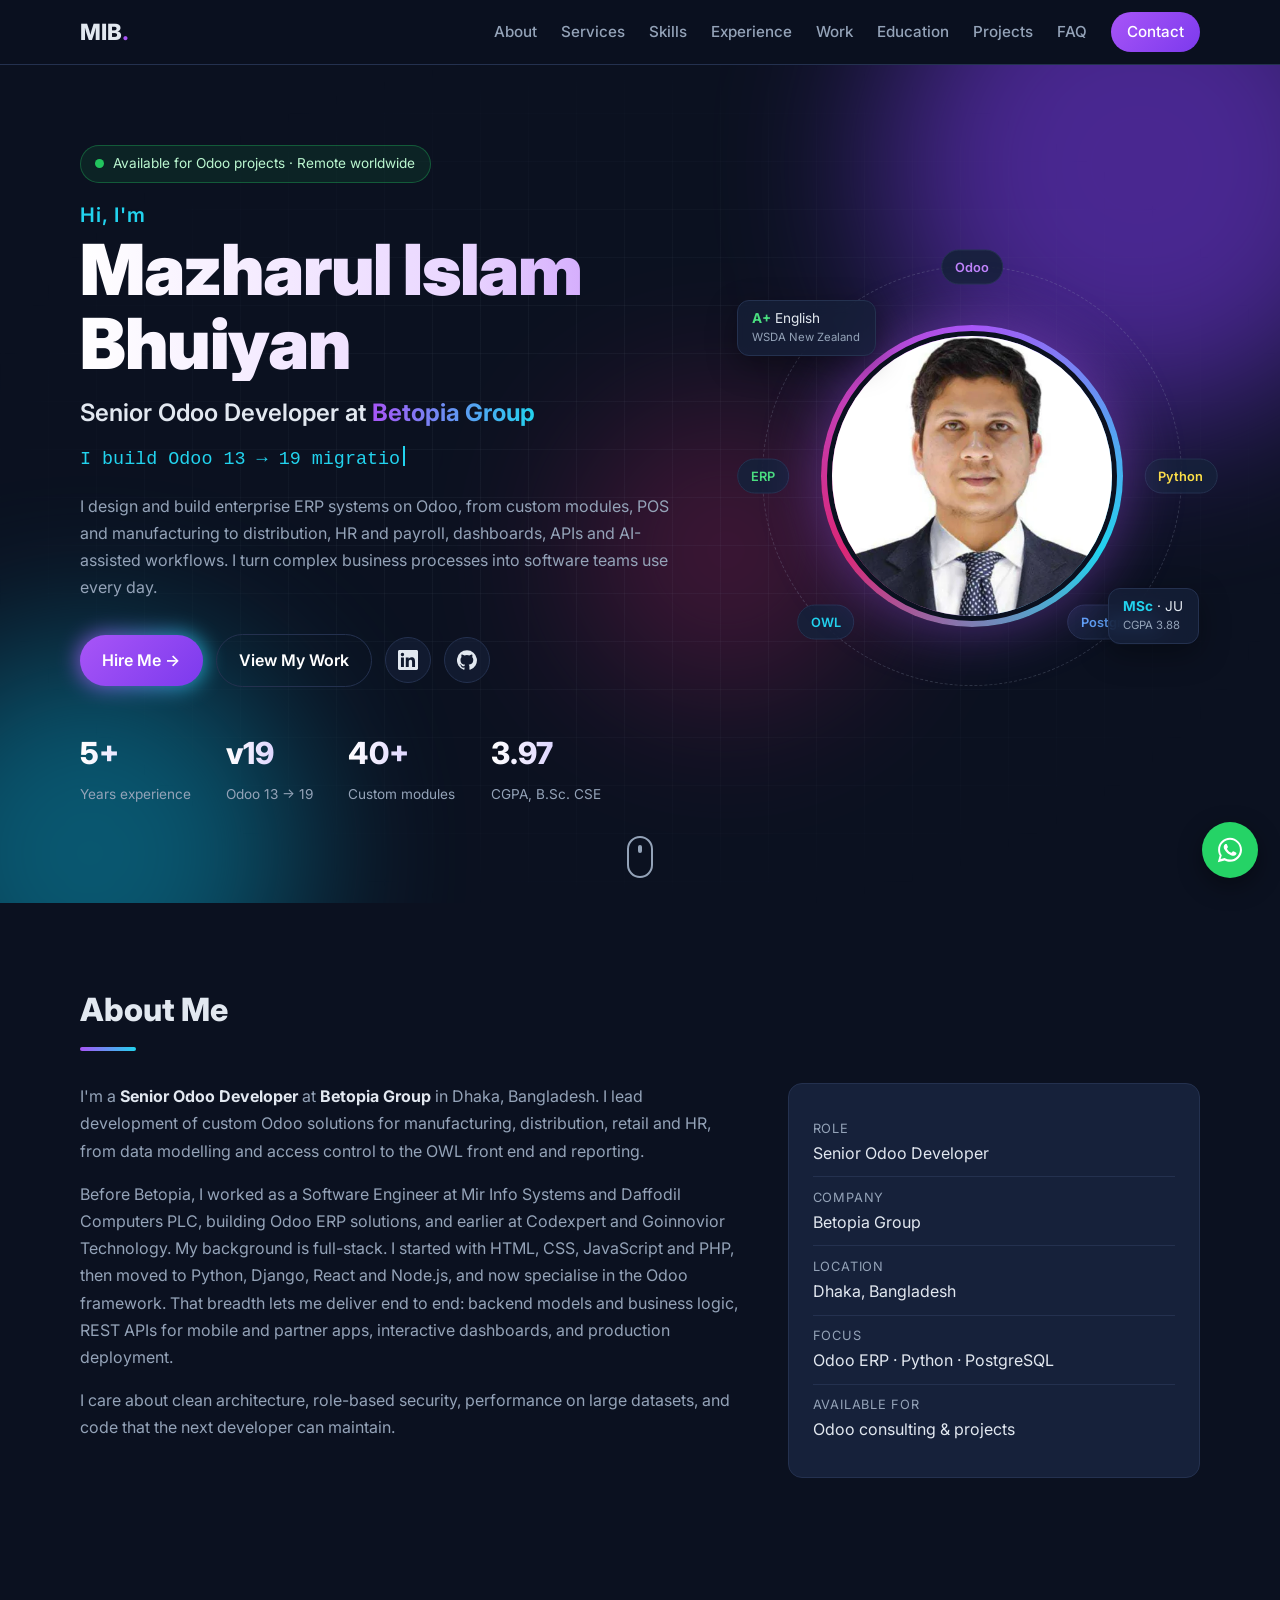
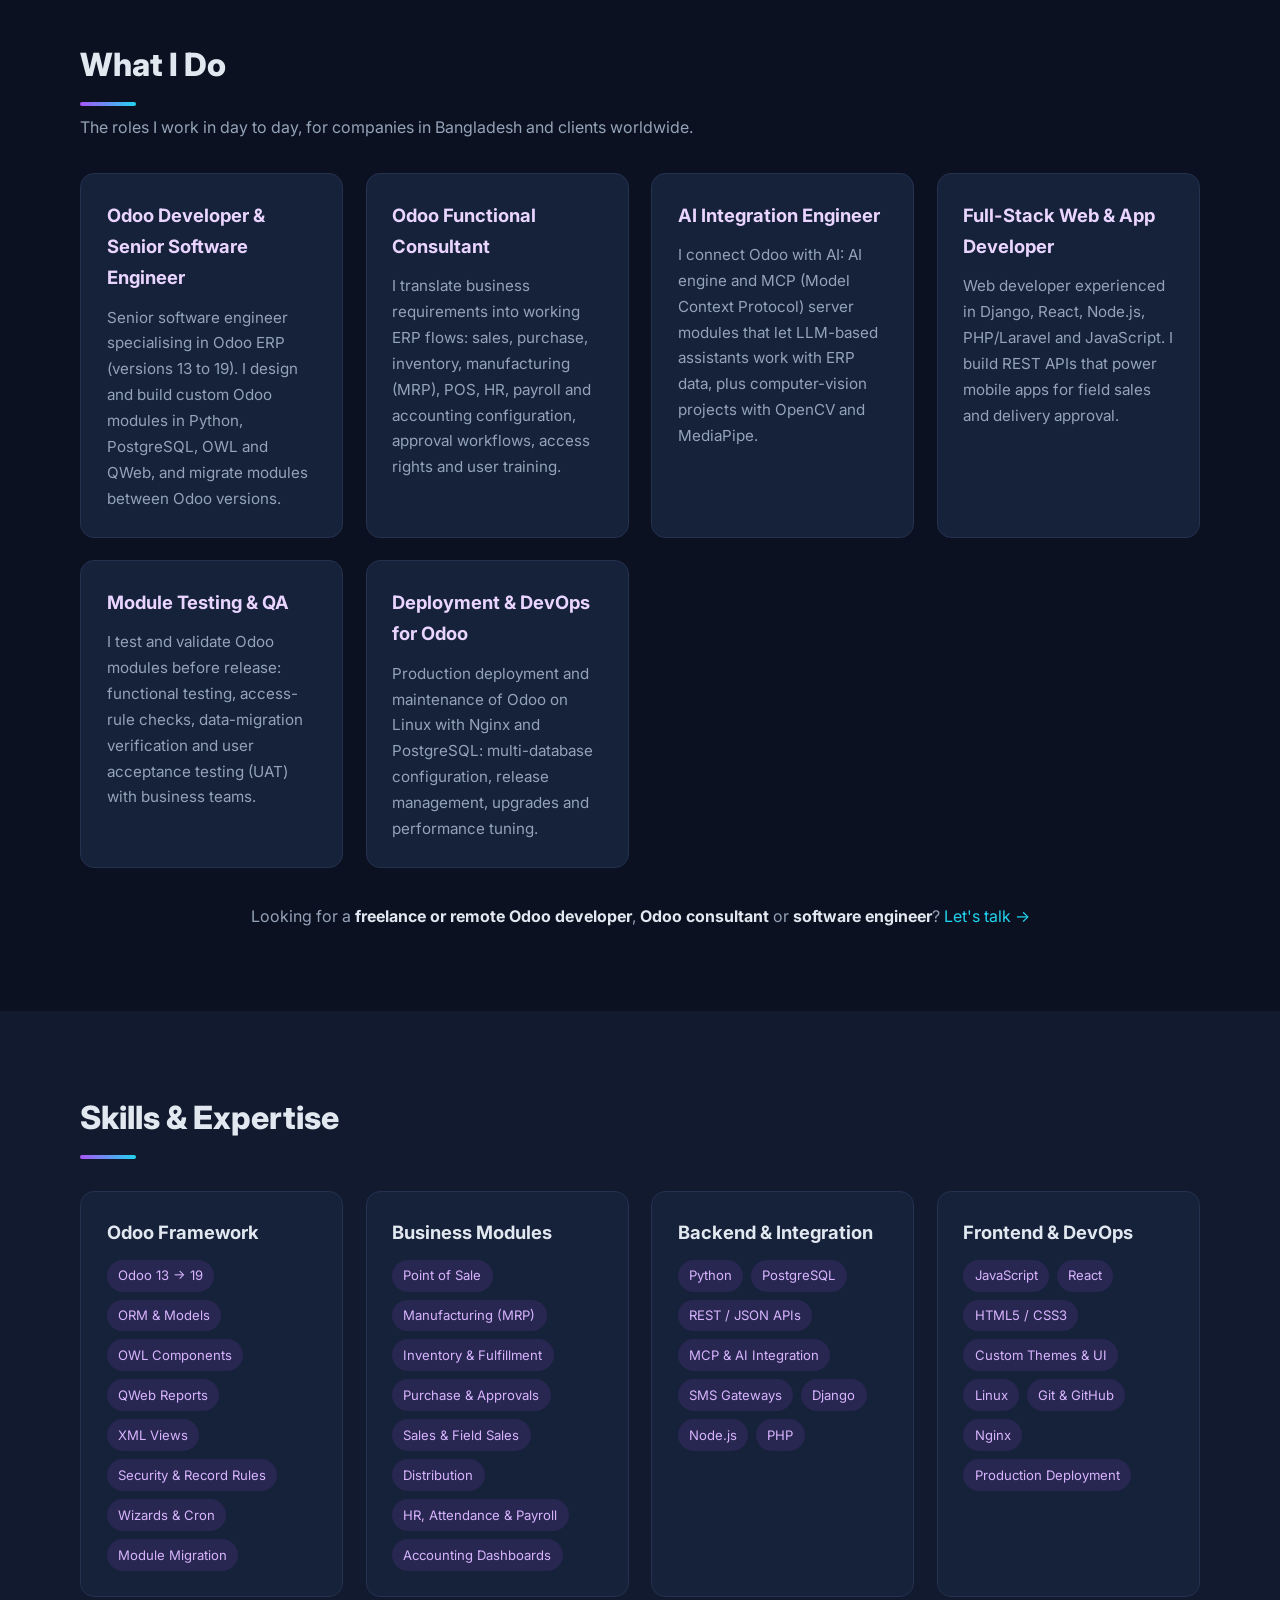
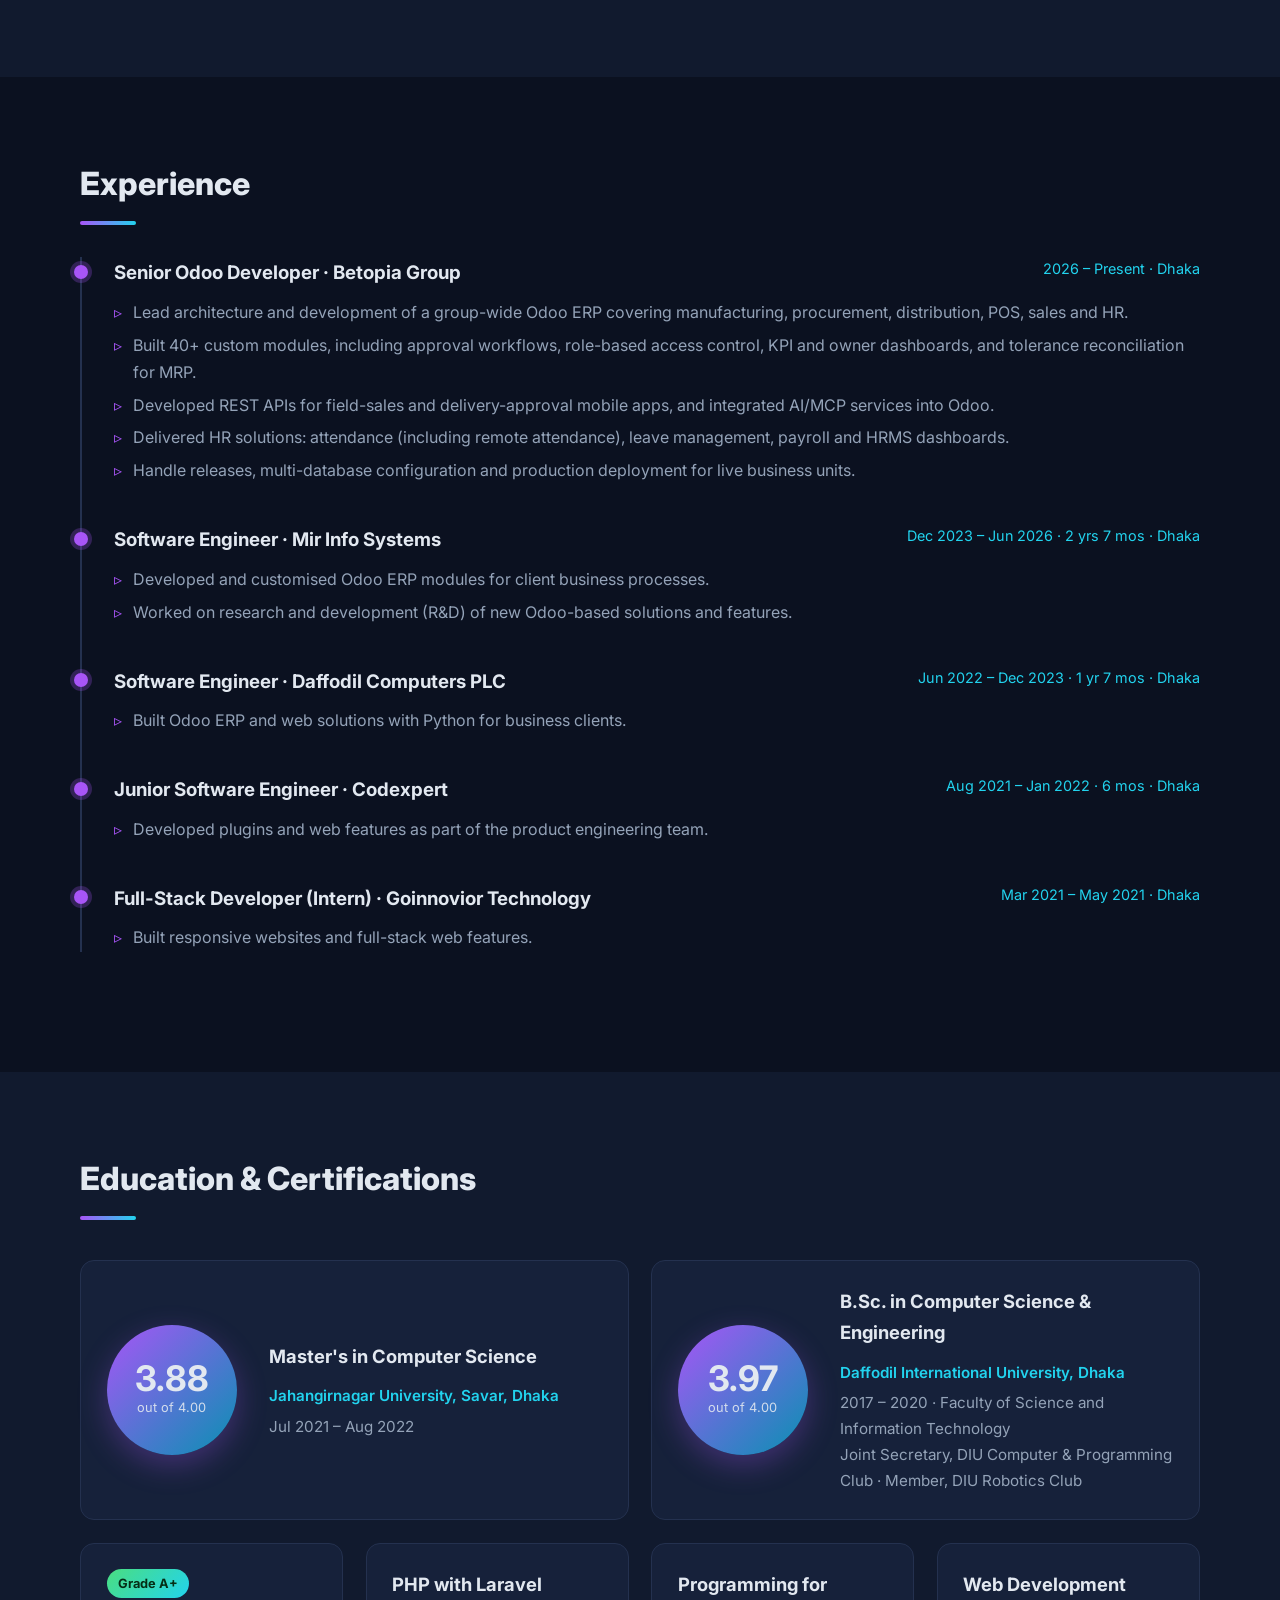
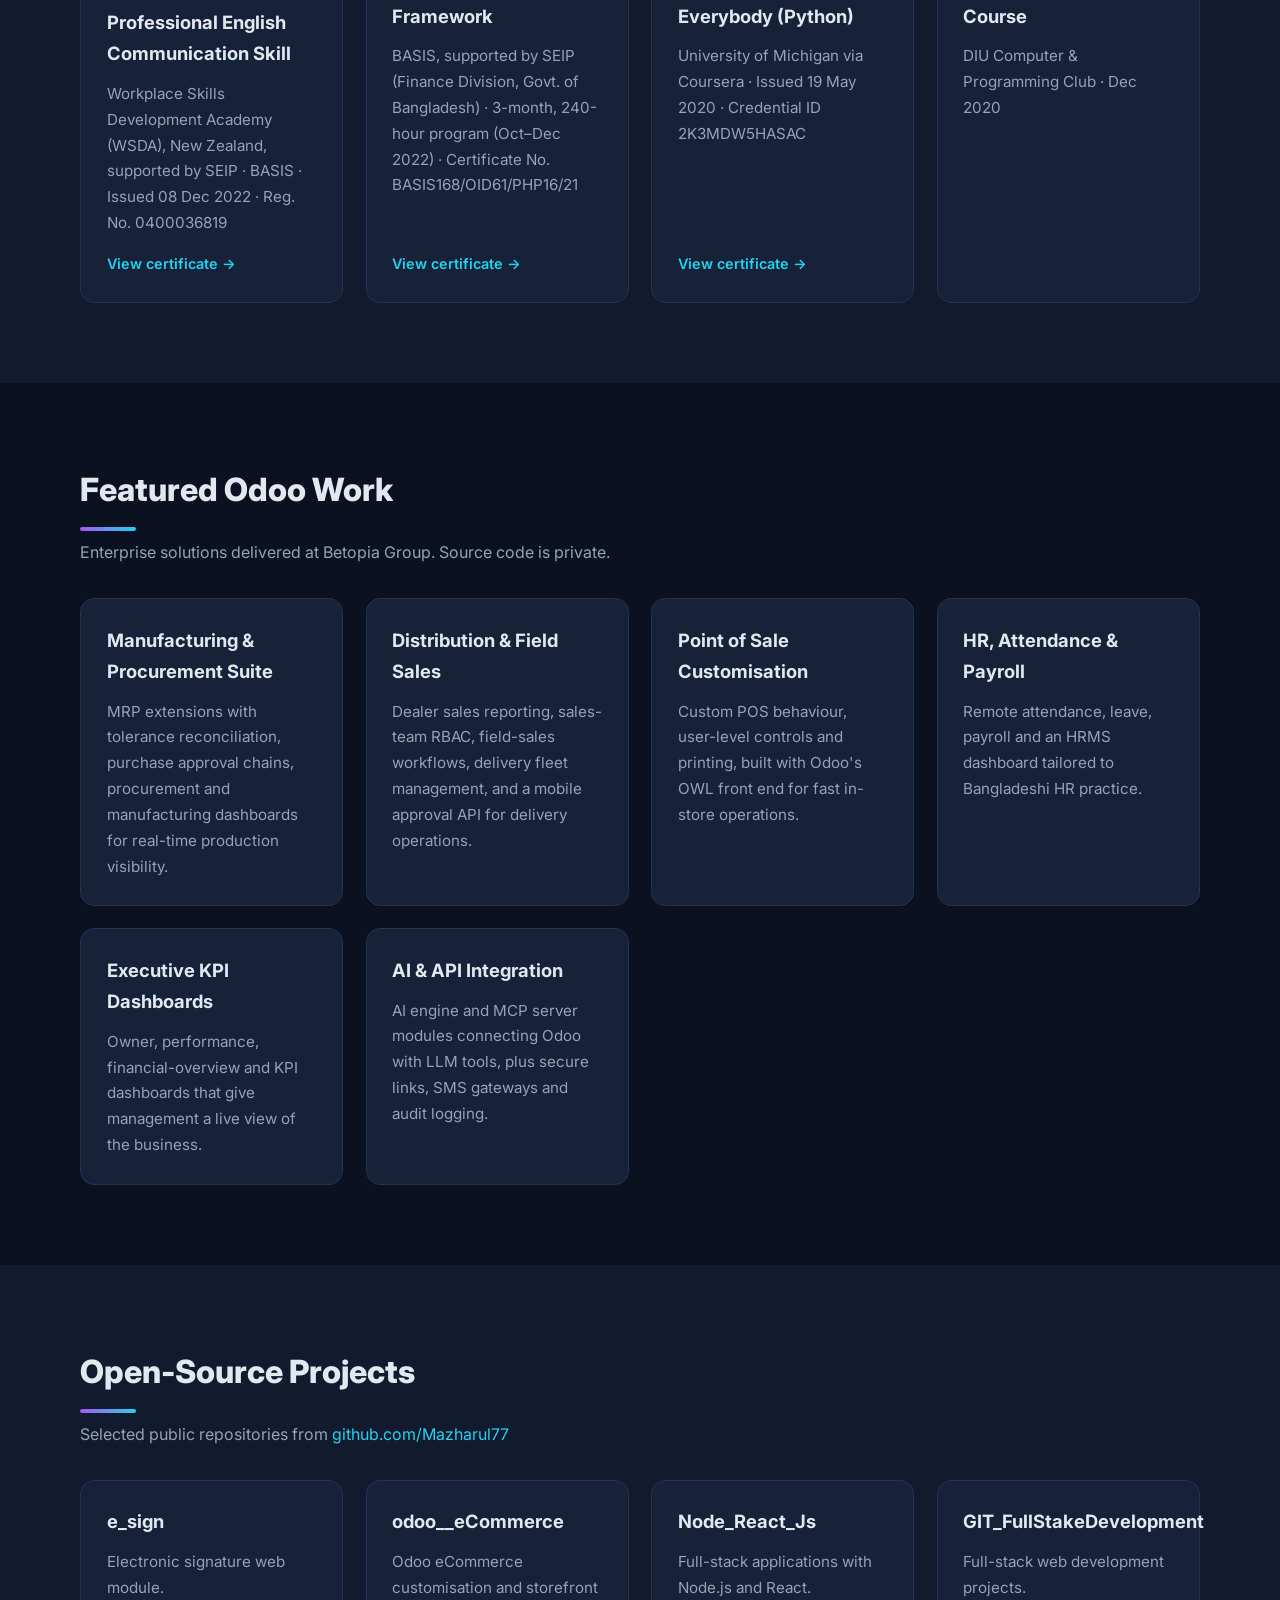
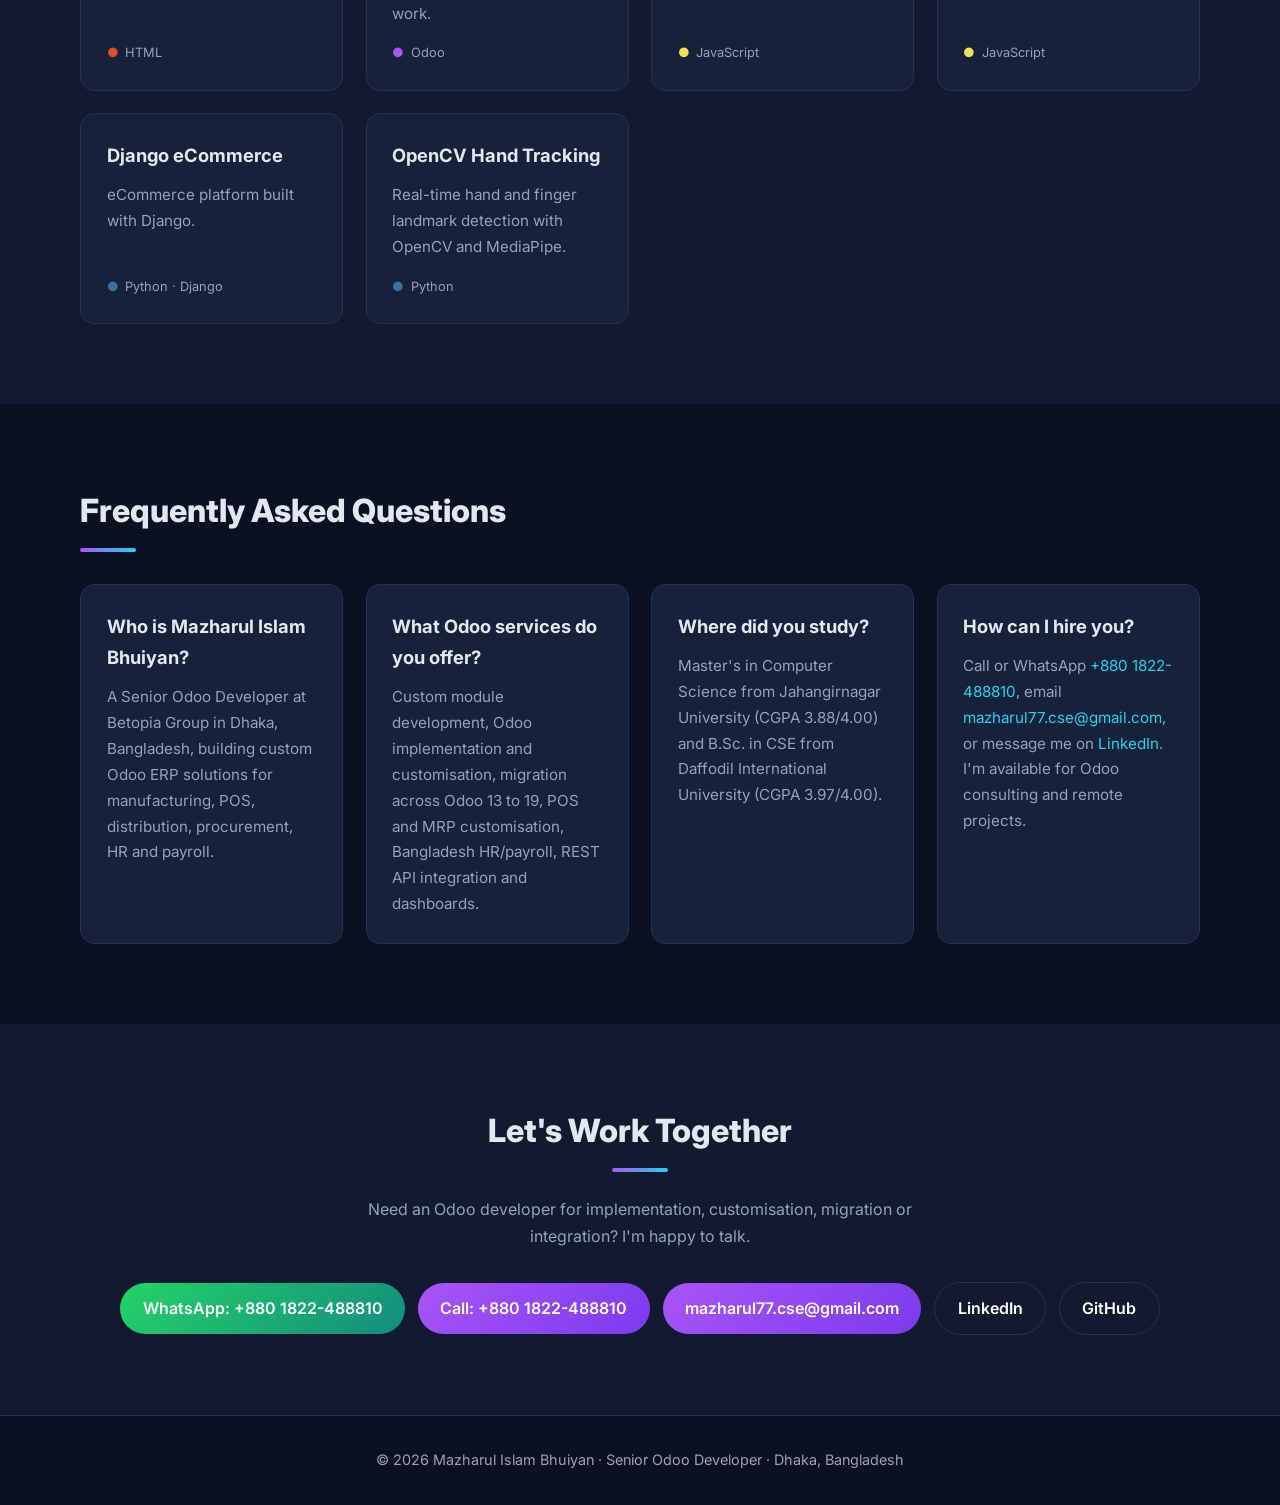
==== commit 358886f8: "Add What I Do section with role-based content" ====
--- a/index.html
+++ b/index.html
@@ -86,7 +86,13 @@
         "https://bd.linkedin.com/in/mazharul-islam-bhuiyan-06694014a",
         "https://github.com/Mazharul77"
       ],
-      "knowsAbout": ["Odoo", "Odoo ERP", "Odoo Development", "Odoo Customization", "Odoo Migration", "Odoo 13", "Odoo 14", "Odoo 15", "Odoo 16", "Odoo 17", "Odoo 18", "Odoo 19", "Python", "PostgreSQL", "JavaScript", "OWL", "QWeb", "XML", "REST API", "Django", "React", "Node.js", "ERP Implementation", "Point of Sale", "Manufacturing (MRP)", "HR & Payroll"]
+      "knowsAbout": ["Odoo", "Odoo ERP", "Odoo Development", "Odoo Customization", "Odoo Migration", "Odoo 13", "Odoo 14", "Odoo 15", "Odoo 16", "Odoo 17", "Odoo 18", "Odoo 19", "Python", "PostgreSQL", "JavaScript", "OWL", "QWeb", "XML", "REST API", "Django", "React", "Node.js", "ERP Implementation", "Point of Sale", "Manufacturing (MRP)", "HR & Payroll", "Odoo Accounting", "Odoo Functional Consulting", "Software Engineering", "Web Development", "REST API Development", "AI Integration", "Model Context Protocol (MCP)", "Computer Vision", "Software Testing", "User Acceptance Testing", "DevOps", "Linux", "Nginx"],
+      "hasOccupation": [
+        { "@type": "Occupation", "name": "Senior Odoo Developer", "alternateName": ["Odoo Developer", "Odoo ERP Developer", "Senior Software Engineer", "Software Engineer"], "occupationLocation": { "@type": "Country", "name": "Bangladesh" }, "skills": "Odoo, Python, PostgreSQL, OWL, QWeb, ERP" },
+        { "@type": "Occupation", "name": "Odoo Functional Consultant", "alternateName": ["ERP Consultant", "Odoo Consultant"] },
+        { "@type": "Occupation", "name": "AI Integration Engineer", "alternateName": ["AI Developer"] },
+        { "@type": "Occupation", "name": "Full-Stack Web Developer", "alternateName": ["Web Developer", "App Developer"] }
+      ]
     }
   }
   </script>
@@ -167,6 +173,7 @@
       <a href="#top" class="logo" aria-label="Home">MIB<span>.</span></a>
       <nav aria-label="Primary">
         <a href="#about">About</a>
+        <a href="#services">Services</a>
         <a href="#skills">Skills</a>
         <a href="#experience">Experience</a>
         <a href="#work">Work</a>
@@ -254,6 +261,41 @@
       </div>
     </section>
 
+    <!-- Roles -->
+    <section id="services" class="section">
+      <div class="container">
+        <h2 class="section-title">What I Do</h2>
+        <p class="section-sub">The roles I work in day to day, for companies in Bangladesh and clients worldwide.</p>
+        <div class="cards roles">
+          <article class="card">
+            <h3>Odoo Developer & Senior Software Engineer</h3>
+            <p>Senior software engineer specialising in Odoo ERP (versions 13 to 19). I design and build custom Odoo modules in Python, PostgreSQL, OWL and QWeb, and migrate modules between Odoo versions.</p>
+          </article>
+          <article class="card">
+            <h3>Odoo Functional Consultant</h3>
+            <p>I translate business requirements into working ERP flows: sales, purchase, inventory, manufacturing (MRP), POS, HR, payroll and accounting configuration, approval workflows, access rights and user training.</p>
+          </article>
+          <article class="card">
+            <h3>AI Integration Engineer</h3>
+            <p>I connect Odoo with AI: AI engine and MCP (Model Context Protocol) server modules that let LLM-based assistants work with ERP data, plus computer-vision projects with OpenCV and MediaPipe.</p>
+          </article>
+          <article class="card">
+            <h3>Full-Stack Web & App Developer</h3>
+            <p>Web developer experienced in Django, React, Node.js, PHP/Laravel and JavaScript. I build REST APIs that power mobile apps for field sales and delivery approval.</p>
+          </article>
+          <article class="card">
+            <h3>Module Testing & QA</h3>
+            <p>I test and validate Odoo modules before release: functional testing, access-rule checks, data-migration verification and user acceptance testing (UAT) with business teams.</p>
+          </article>
+          <article class="card">
+            <h3>Deployment & DevOps for Odoo</h3>
+            <p>Production deployment and maintenance of Odoo on Linux with Nginx and PostgreSQL: multi-database configuration, release management, upgrades and performance tuning.</p>
+          </article>
+        </div>
+        <p class="hire-line">Looking for a <strong>freelance or remote Odoo developer</strong>, <strong>Odoo consultant</strong> or <strong>software engineer</strong>? <a href="#contact">Let's talk →</a></p>
+      </div>
+    </section>
+
     <!-- Skills -->
     <section id="skills" class="section alt">
       <div class="container">
--- a/style.css
+++ b/style.css
@@ -251,3 +251,8 @@
   *, *::before, *::after { animation: none !important; transition: none !important; }
   .js .reveal { opacity: 1; transform: none; }
 }
+
+/* Roles */
+.roles .card h3 { color: #e9d5ff; }
+.hire-line { text-align: center; margin-top: 2.2rem; color: var(--muted); }
+.hire-line strong { color: var(--text); }
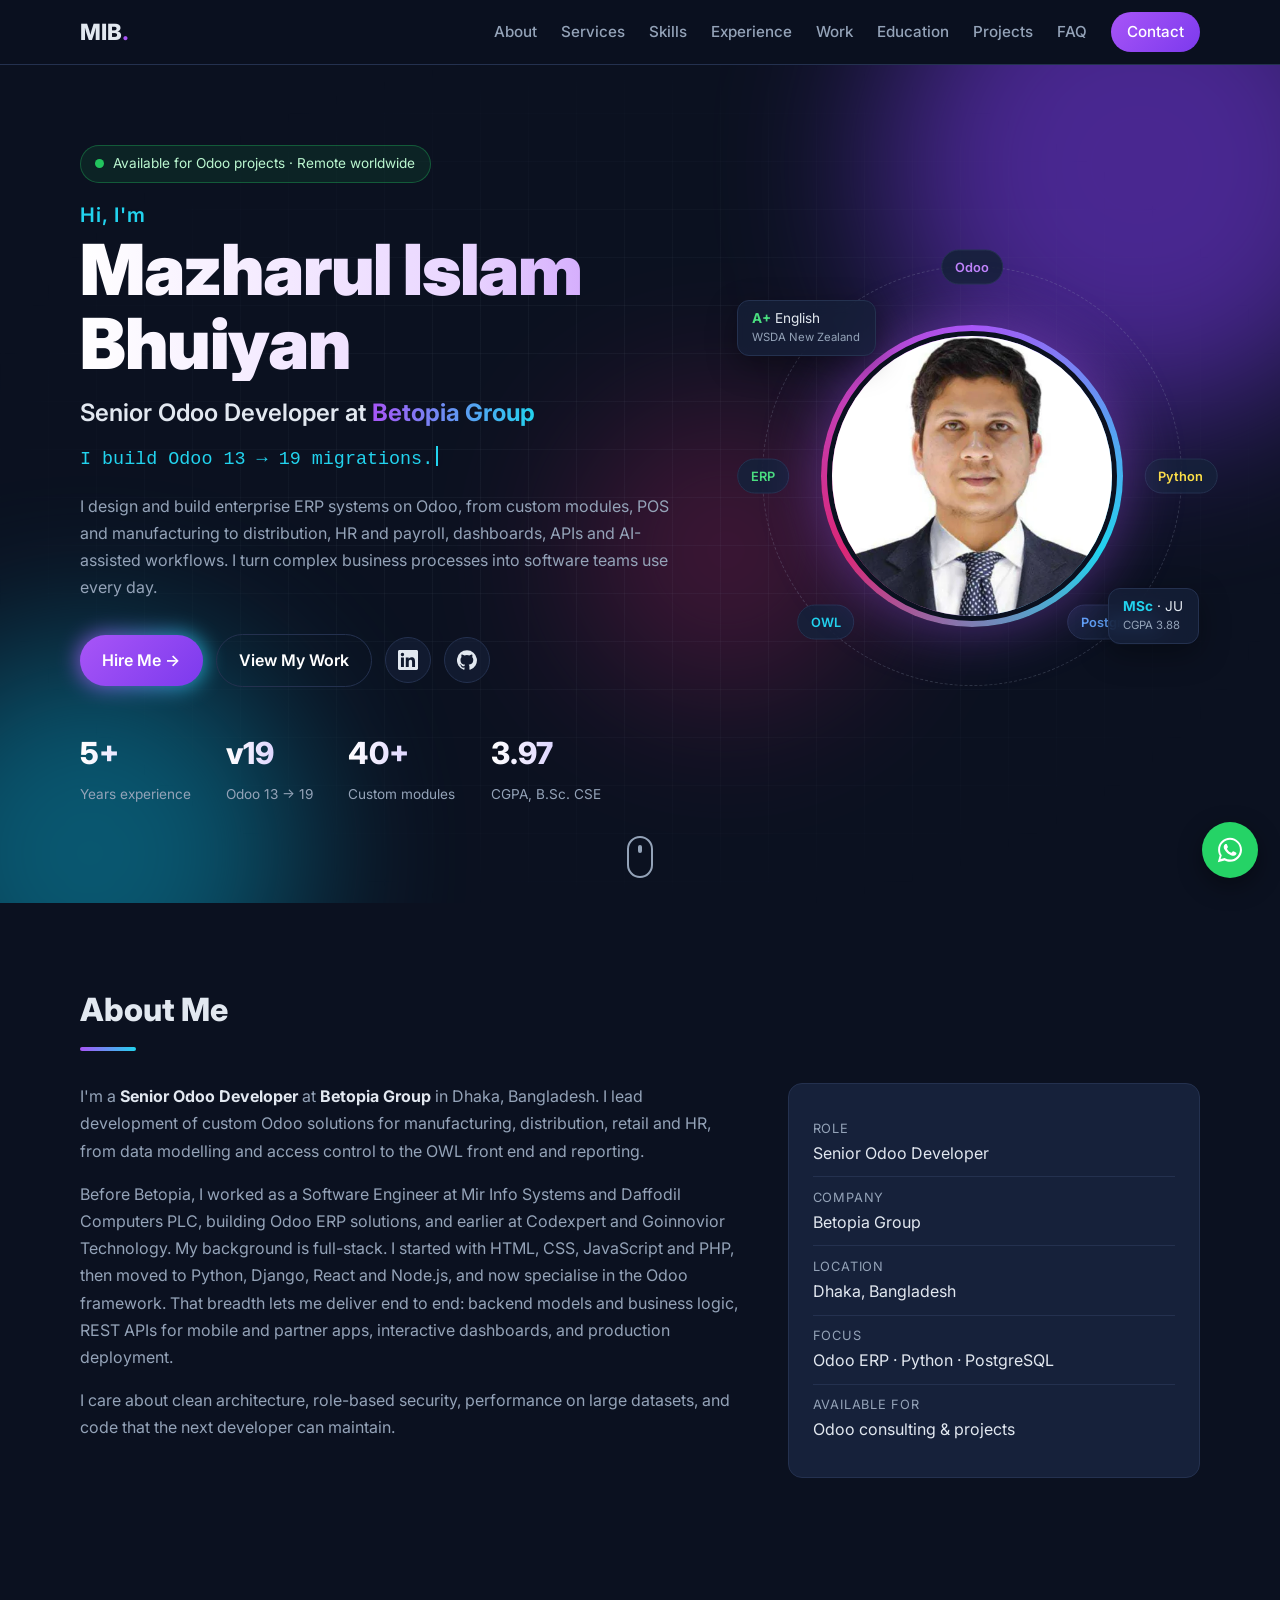
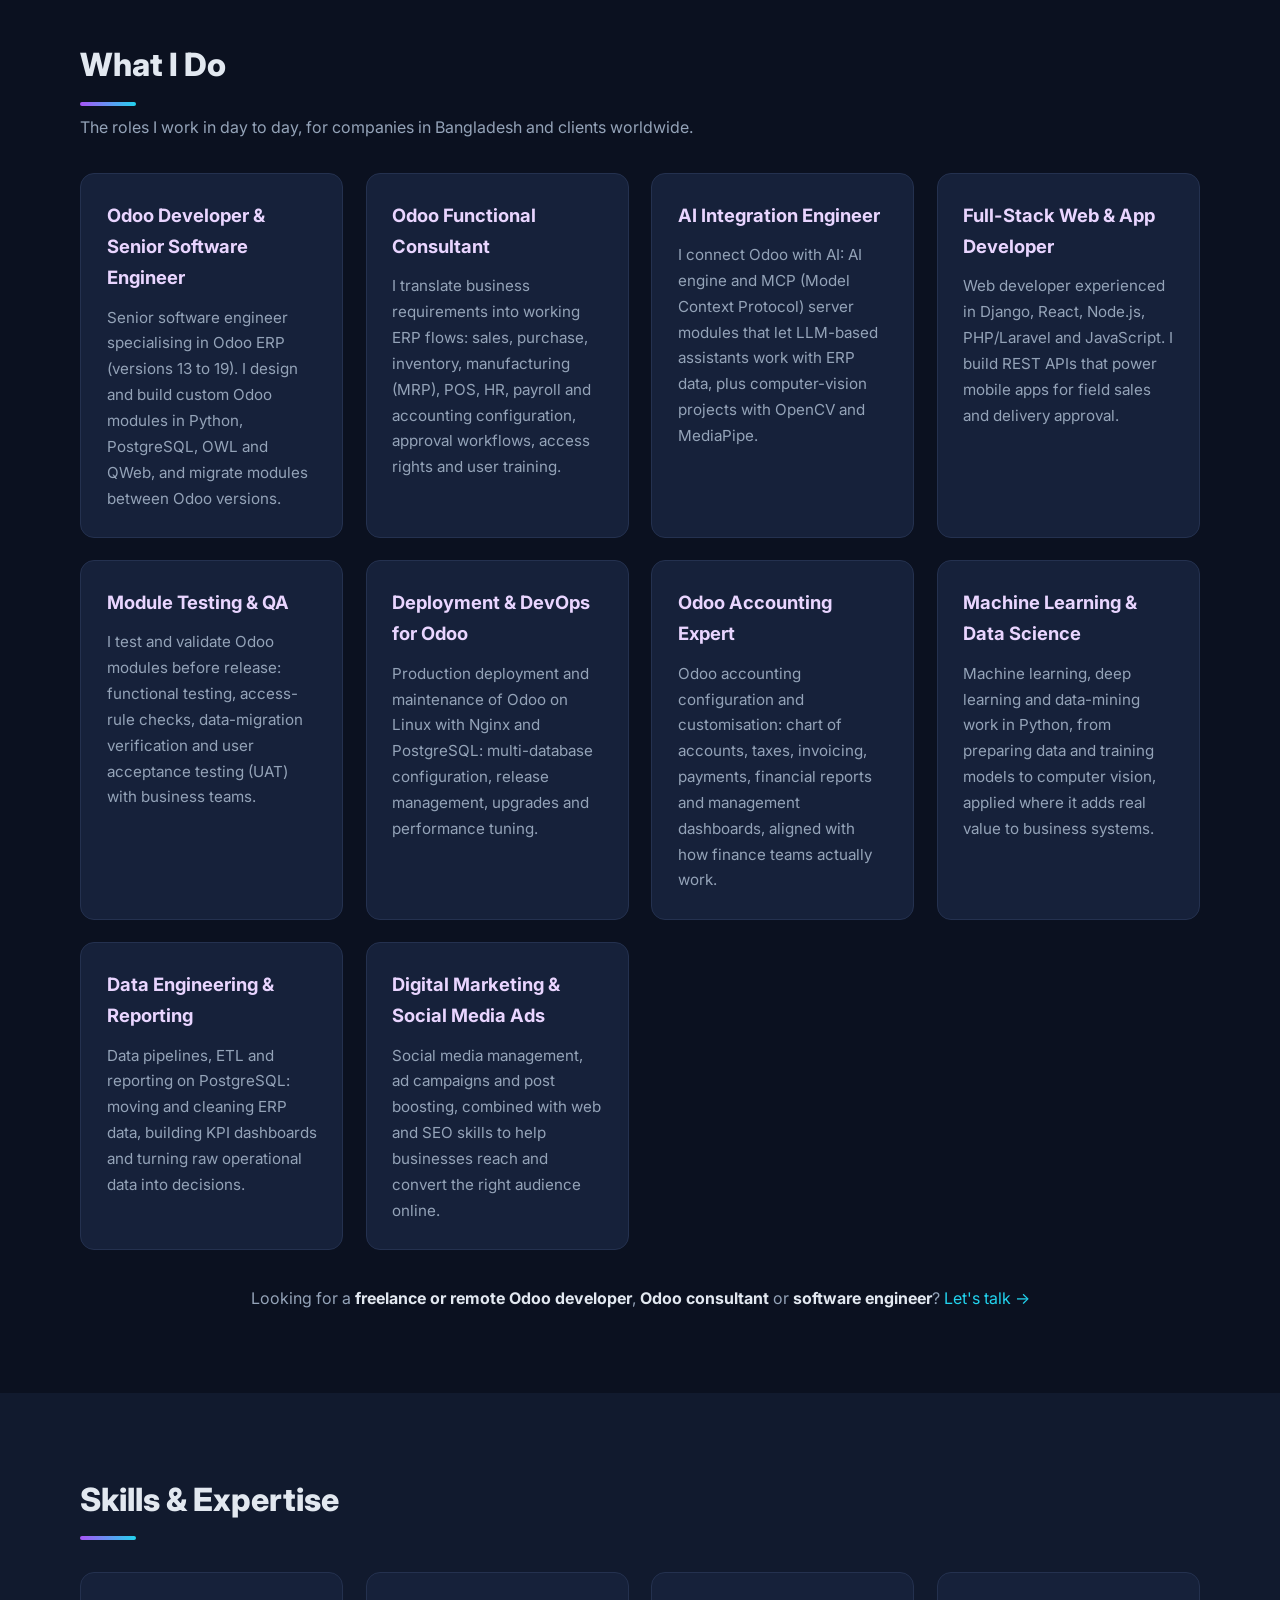
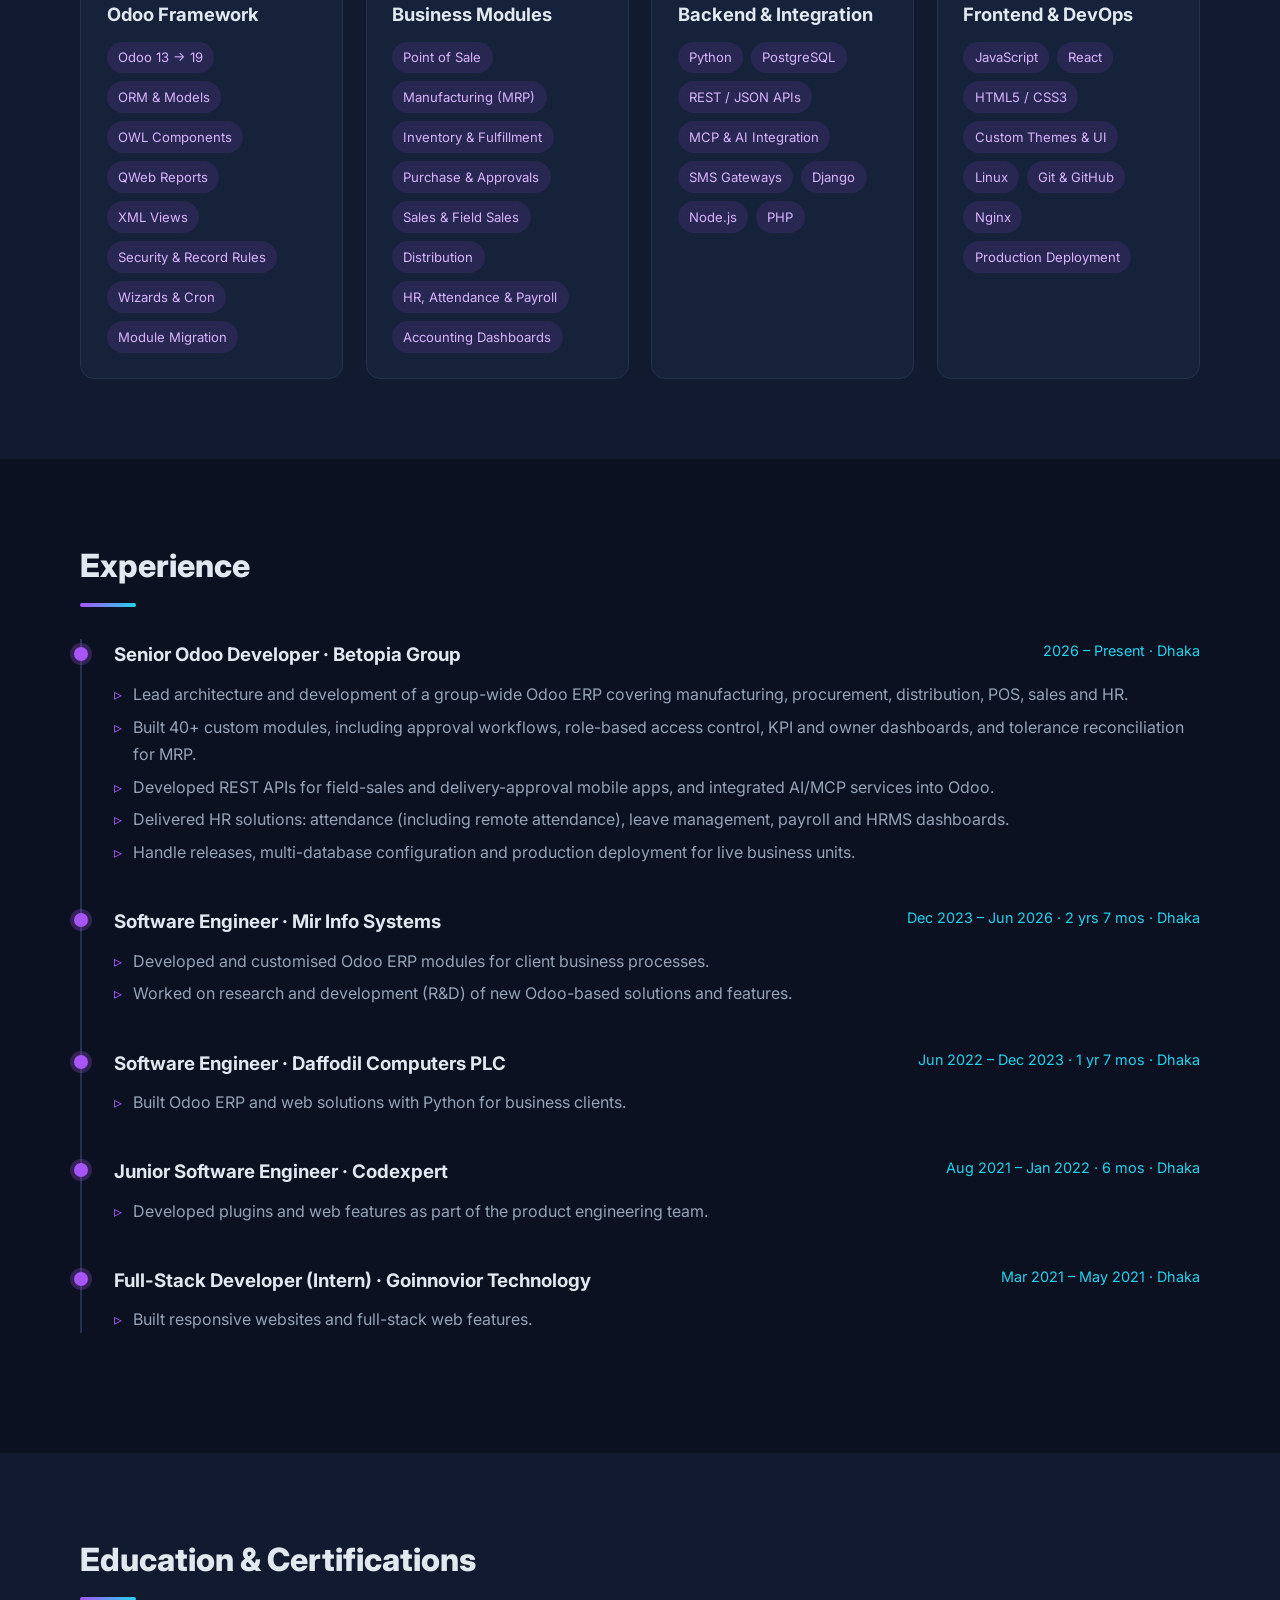
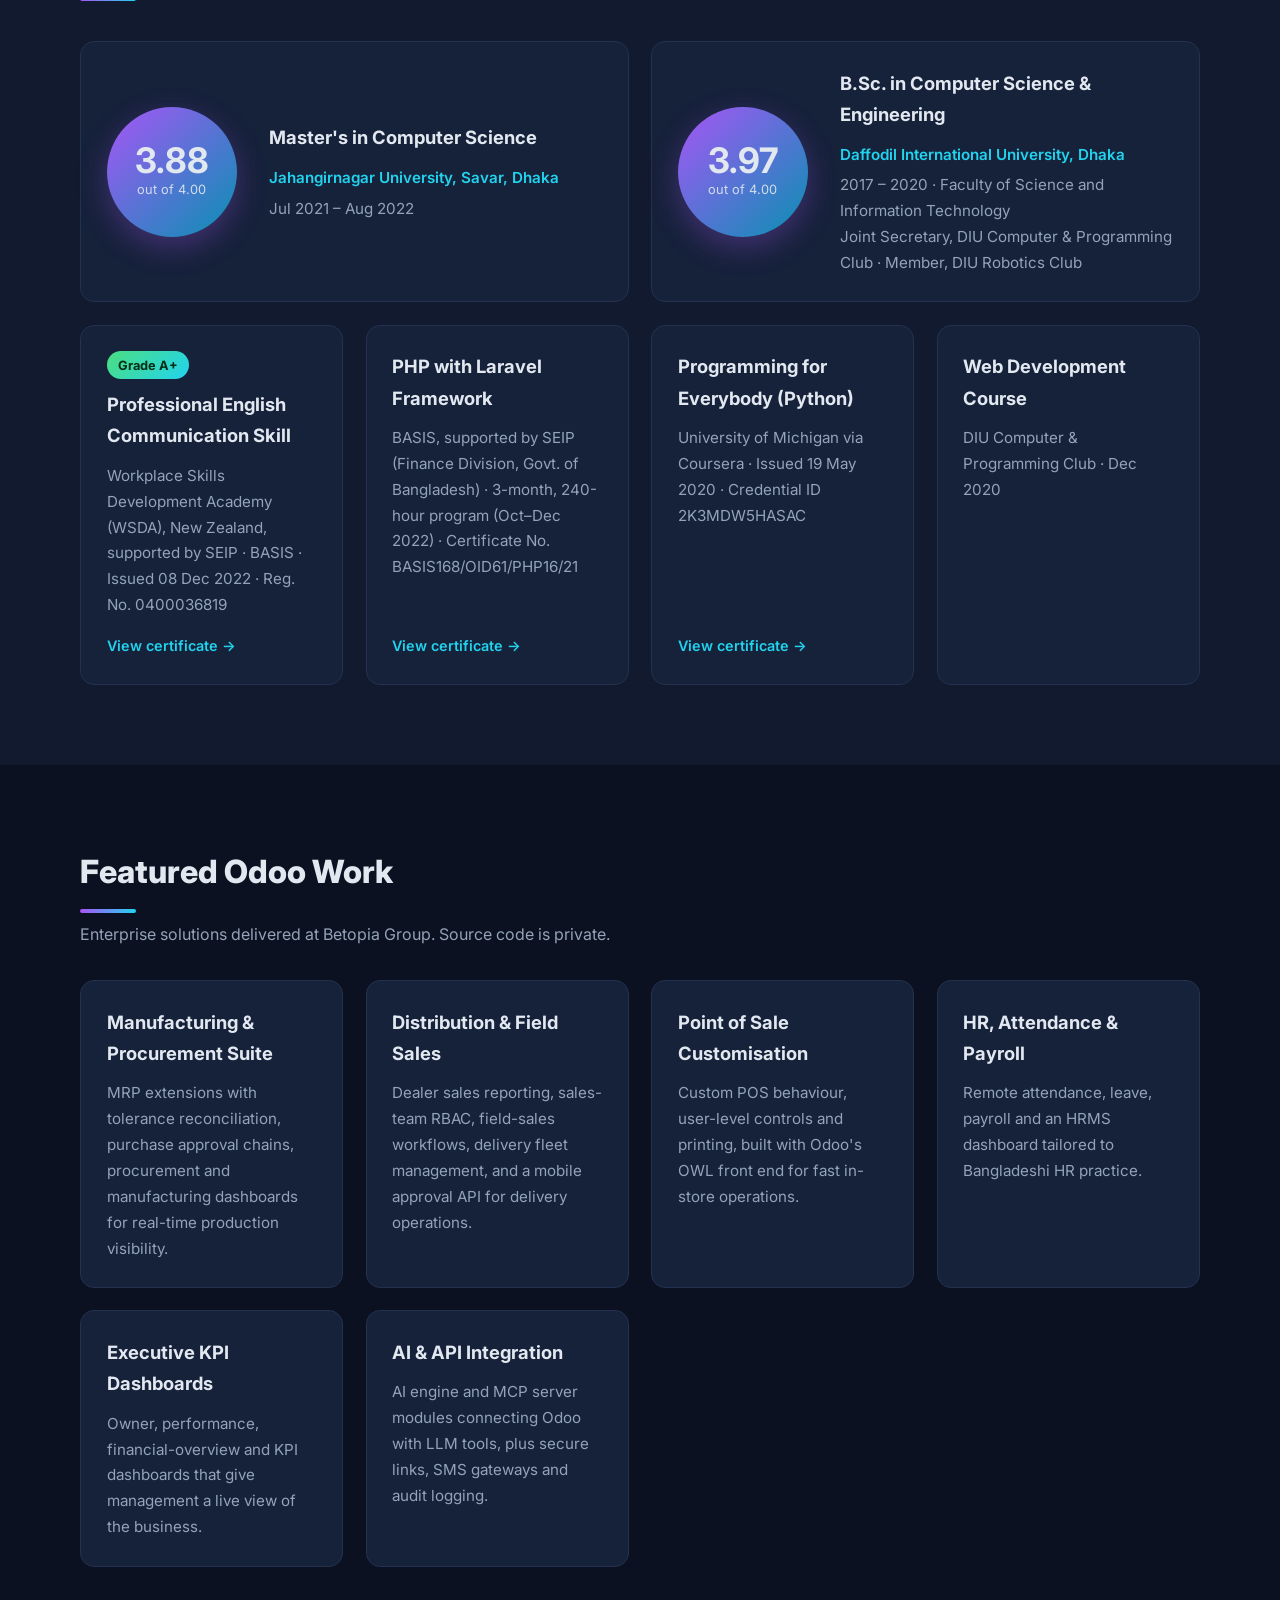
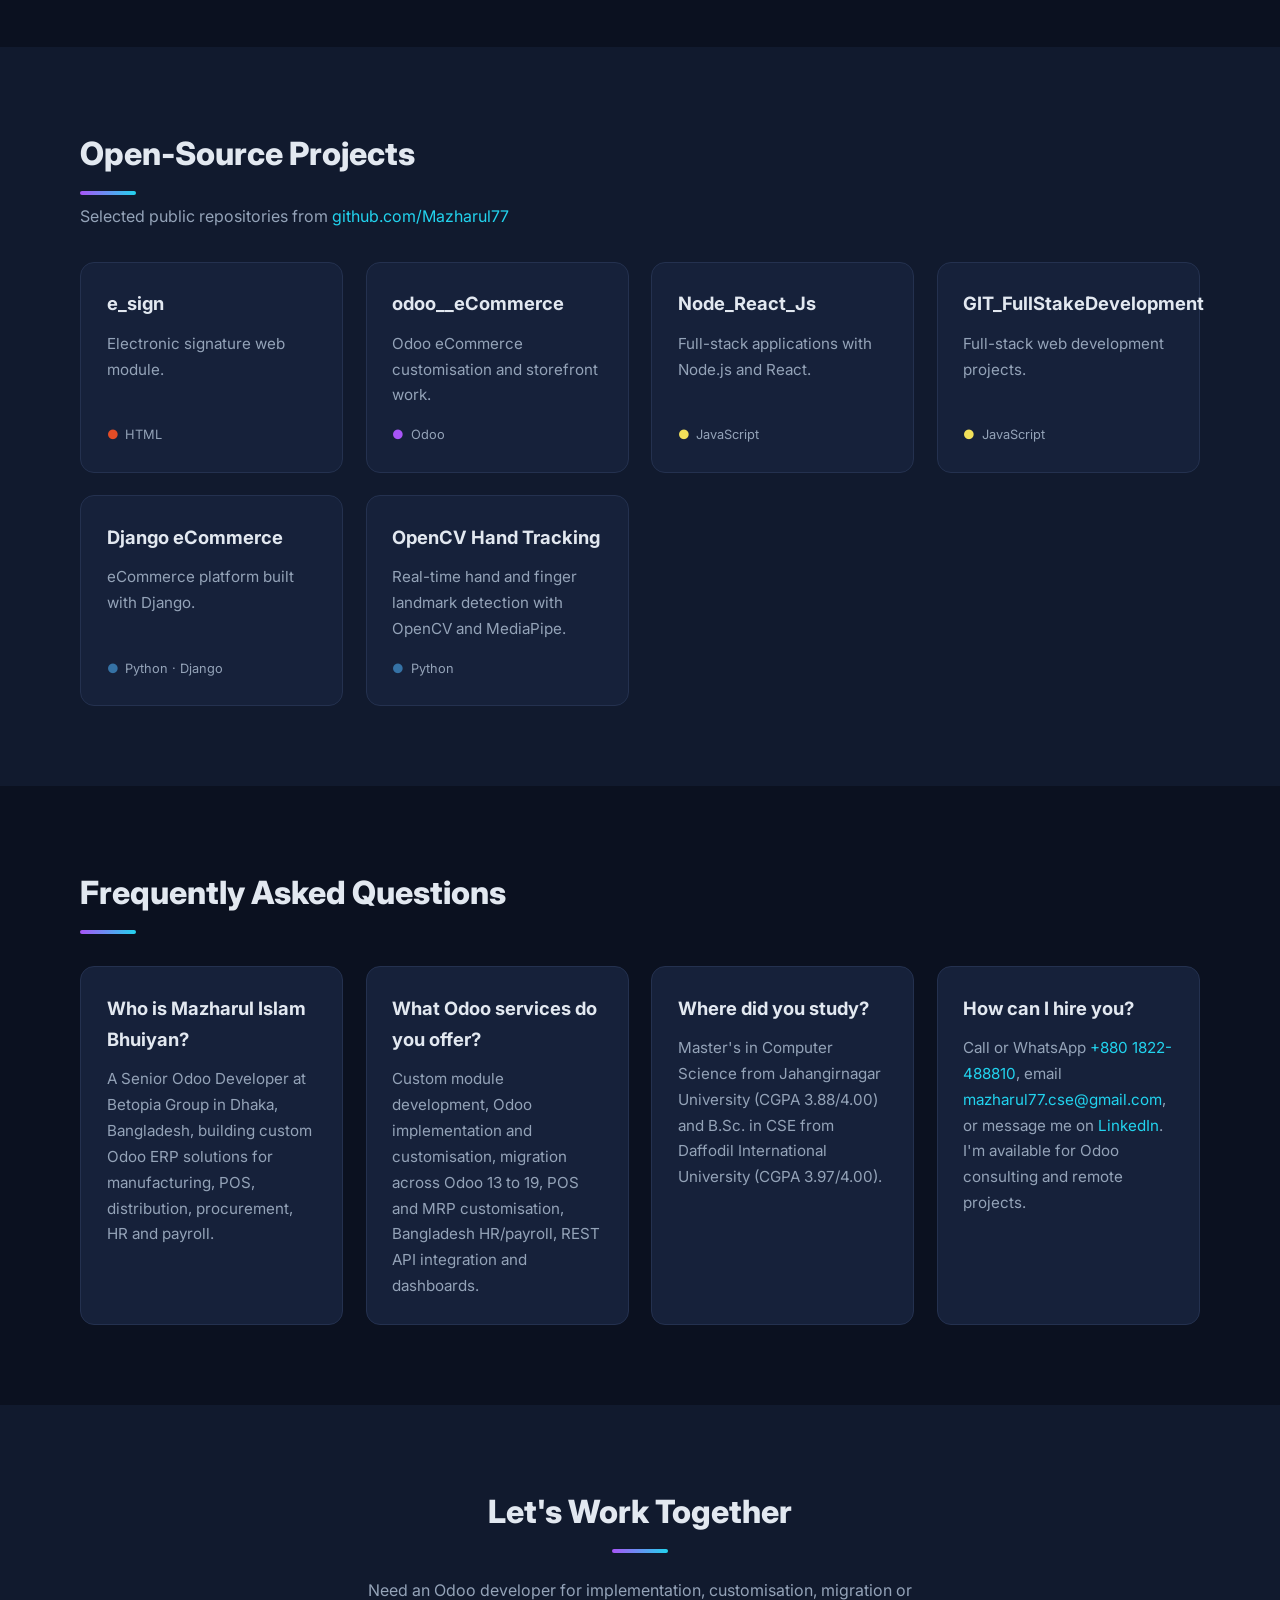
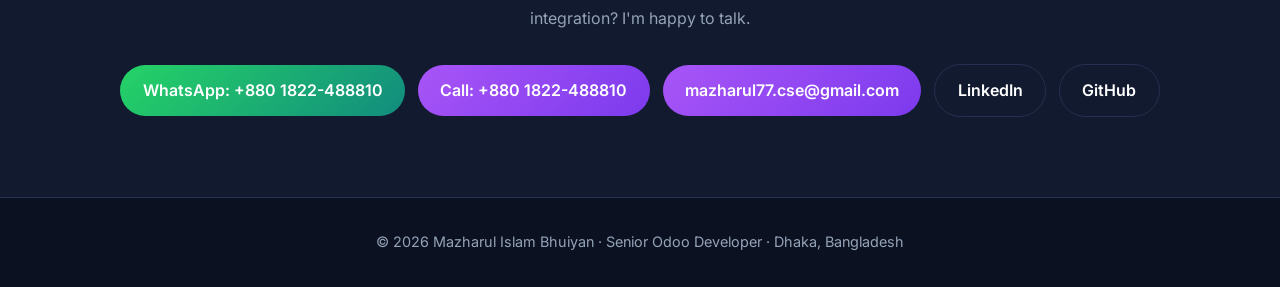
==== commit 50318087: "Add accounting, ML, data engineering and digital marketing roles" ====
--- a/index.html
+++ b/index.html
@@ -86,12 +86,16 @@
         "https://bd.linkedin.com/in/mazharul-islam-bhuiyan-06694014a",
         "https://github.com/Mazharul77"
       ],
-      "knowsAbout": ["Odoo", "Odoo ERP", "Odoo Development", "Odoo Customization", "Odoo Migration", "Odoo 13", "Odoo 14", "Odoo 15", "Odoo 16", "Odoo 17", "Odoo 18", "Odoo 19", "Python", "PostgreSQL", "JavaScript", "OWL", "QWeb", "XML", "REST API", "Django", "React", "Node.js", "ERP Implementation", "Point of Sale", "Manufacturing (MRP)", "HR & Payroll", "Odoo Accounting", "Odoo Functional Consulting", "Software Engineering", "Web Development", "REST API Development", "AI Integration", "Model Context Protocol (MCP)", "Computer Vision", "Software Testing", "User Acceptance Testing", "DevOps", "Linux", "Nginx"],
+      "knowsAbout": ["Odoo", "Odoo ERP", "Odoo Development", "Odoo Customization", "Odoo Migration", "Odoo 13", "Odoo 14", "Odoo 15", "Odoo 16", "Odoo 17", "Odoo 18", "Odoo 19", "Python", "PostgreSQL", "JavaScript", "OWL", "QWeb", "XML", "REST API", "Django", "React", "Node.js", "ERP Implementation", "Point of Sale", "Manufacturing (MRP)", "HR & Payroll", "Odoo Accounting", "Odoo Functional Consulting", "Software Engineering", "Web Development", "REST API Development", "AI Integration", "Model Context Protocol (MCP)", "Computer Vision", "Software Testing", "User Acceptance Testing", "DevOps", "Linux", "Nginx", "Machine Learning", "Deep Learning", "Data Science", "Data Mining", "Data Engineering", "ETL", "Digital Marketing", "Social Media Marketing", "Search Engine Optimization"],
       "hasOccupation": [
         { "@type": "Occupation", "name": "Senior Odoo Developer", "alternateName": ["Odoo Developer", "Odoo ERP Developer", "Senior Software Engineer", "Software Engineer"], "occupationLocation": { "@type": "Country", "name": "Bangladesh" }, "skills": "Odoo, Python, PostgreSQL, OWL, QWeb, ERP" },
         { "@type": "Occupation", "name": "Odoo Functional Consultant", "alternateName": ["ERP Consultant", "Odoo Consultant"] },
         { "@type": "Occupation", "name": "AI Integration Engineer", "alternateName": ["AI Developer"] },
-        { "@type": "Occupation", "name": "Full-Stack Web Developer", "alternateName": ["Web Developer", "App Developer"] }
+        { "@type": "Occupation", "name": "Full-Stack Web Developer", "alternateName": ["Web Developer", "App Developer"] },
+        { "@type": "Occupation", "name": "Odoo Accounting Expert", "alternateName": ["Odoo Accounting Consultant"] },
+        { "@type": "Occupation", "name": "Machine Learning Engineer", "alternateName": ["Data Scientist", "ML Engineer"] },
+        { "@type": "Occupation", "name": "Data Engineer" },
+        { "@type": "Occupation", "name": "Digital Marketing Specialist", "alternateName": ["Social Media Manager"] }
       ]
     }
   }
@@ -291,6 +295,22 @@
             <h3>Deployment & DevOps for Odoo</h3>
             <p>Production deployment and maintenance of Odoo on Linux with Nginx and PostgreSQL: multi-database configuration, release management, upgrades and performance tuning.</p>
           </article>
+          <article class="card">
+            <h3>Odoo Accounting Expert</h3>
+            <p>Odoo accounting configuration and customisation: chart of accounts, taxes, invoicing, payments, financial reports and management dashboards, aligned with how finance teams actually work.</p>
+          </article>
+          <article class="card">
+            <h3>Machine Learning & Data Science</h3>
+            <p>Machine learning, deep learning and data-mining work in Python, from preparing data and training models to computer vision, applied where it adds real value to business systems.</p>
+          </article>
+          <article class="card">
+            <h3>Data Engineering & Reporting</h3>
+            <p>Data pipelines, ETL and reporting on PostgreSQL: moving and cleaning ERP data, building KPI dashboards and turning raw operational data into decisions.</p>
+          </article>
+          <article class="card">
+            <h3>Digital Marketing & Social Media Ads</h3>
+            <p>Social media management, ad campaigns and post boosting, combined with web and SEO skills to help businesses reach and convert the right audience online.</p>
+          </article>
         </div>
         <p class="hire-line">Looking for a <strong>freelance or remote Odoo developer</strong>, <strong>Odoo consultant</strong> or <strong>software engineer</strong>? <a href="#contact">Let's talk →</a></p>
       </div>
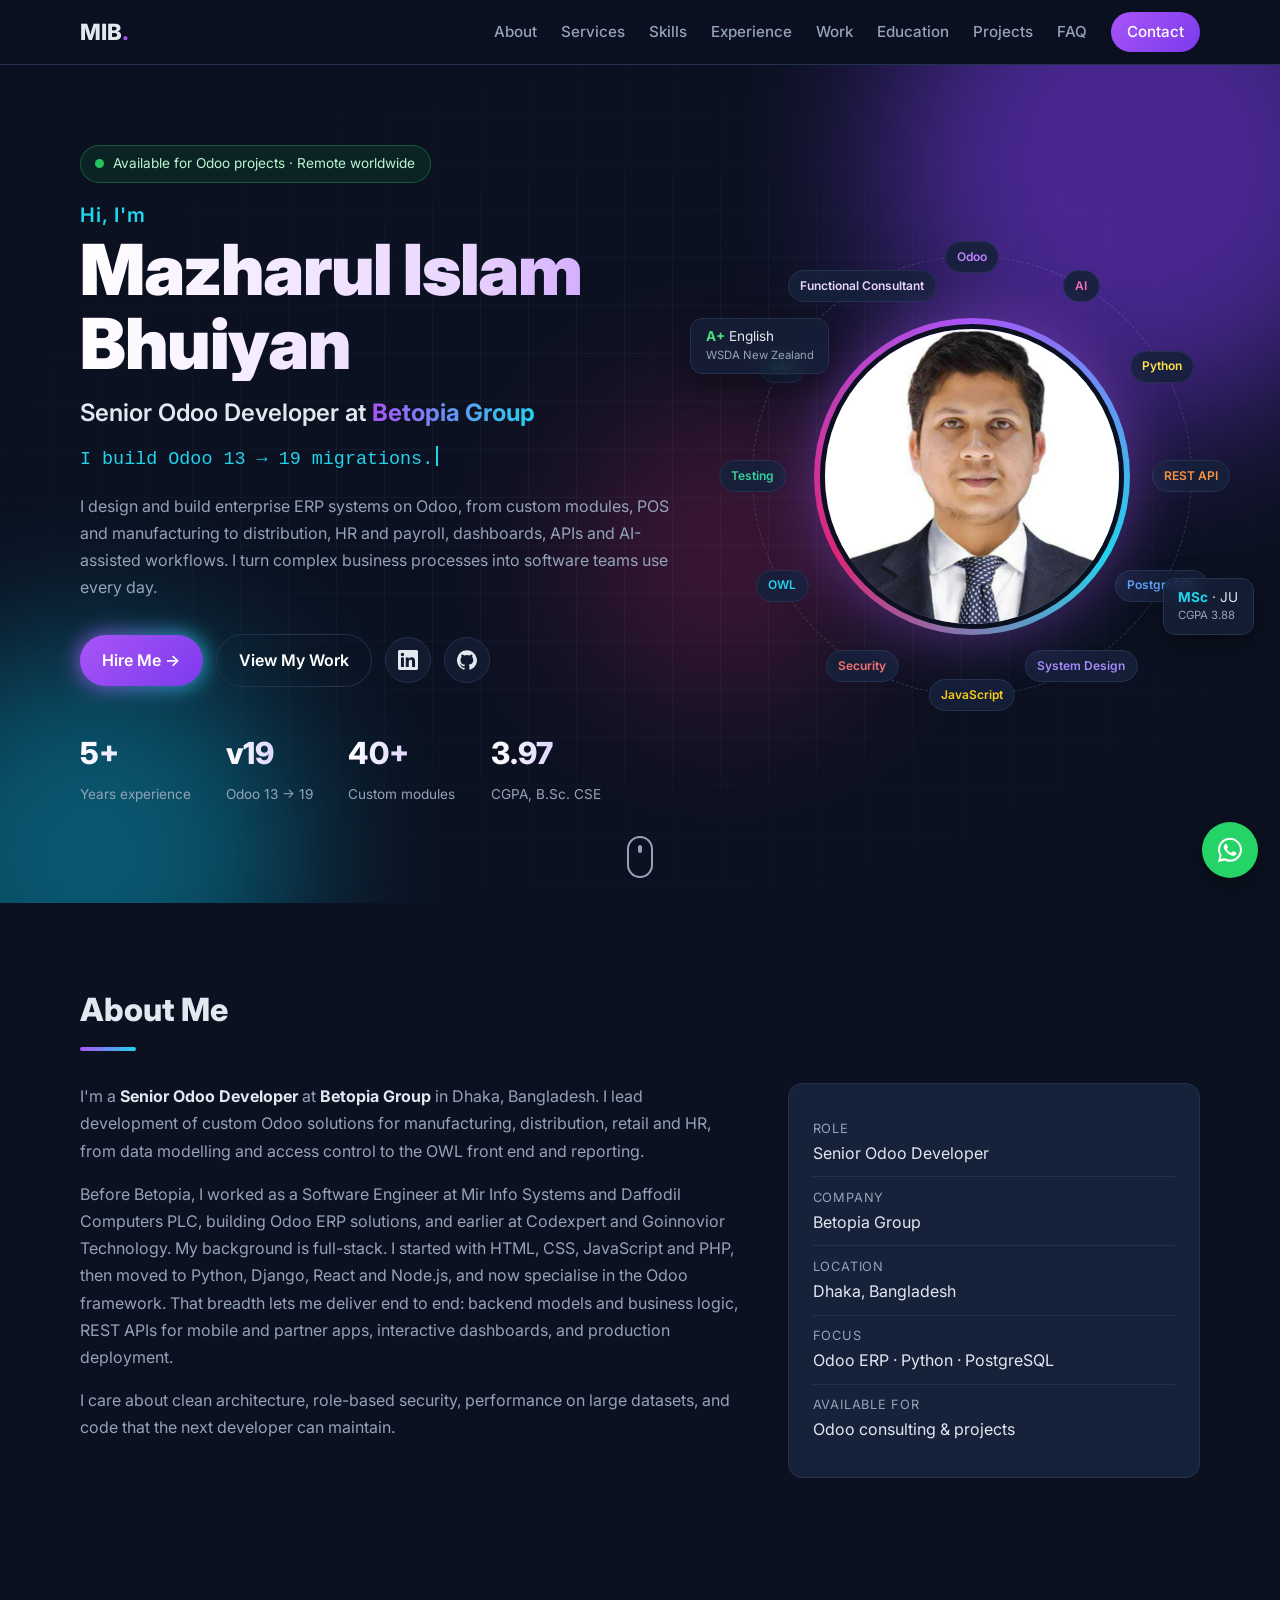
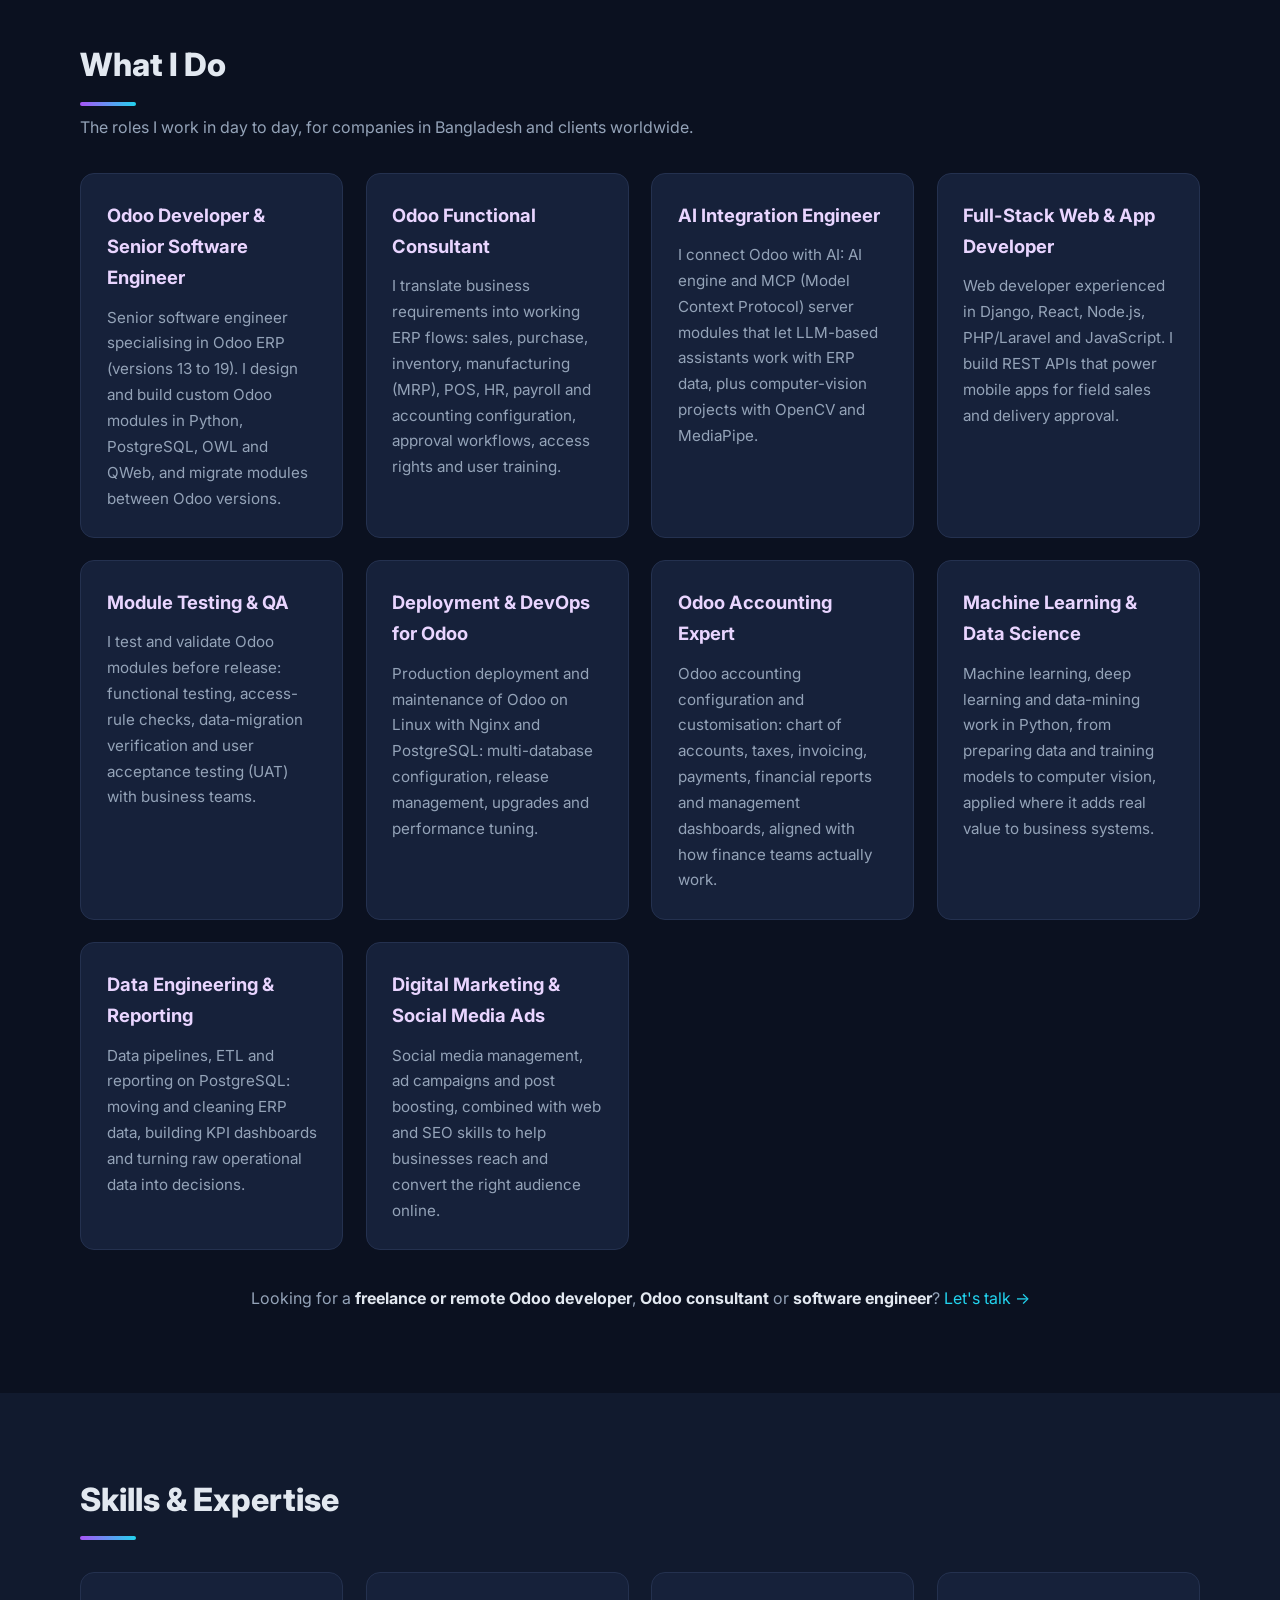
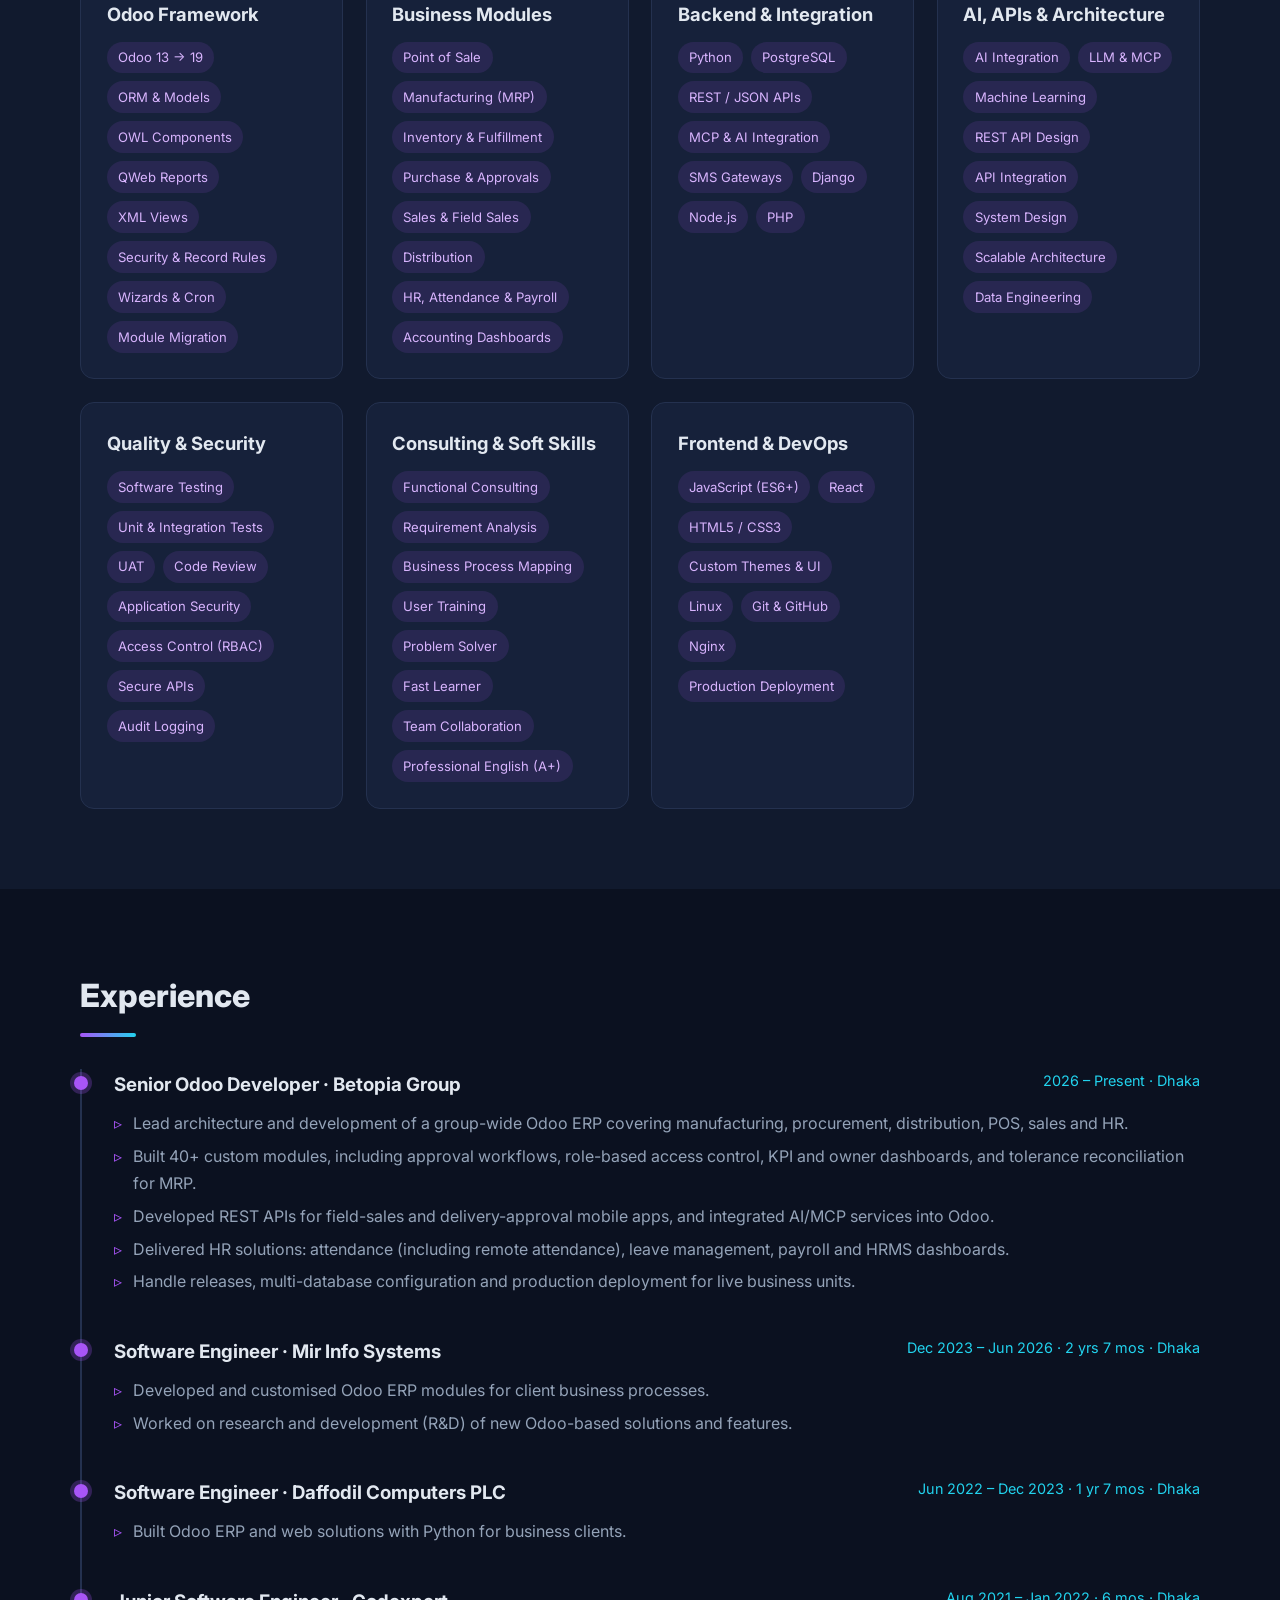
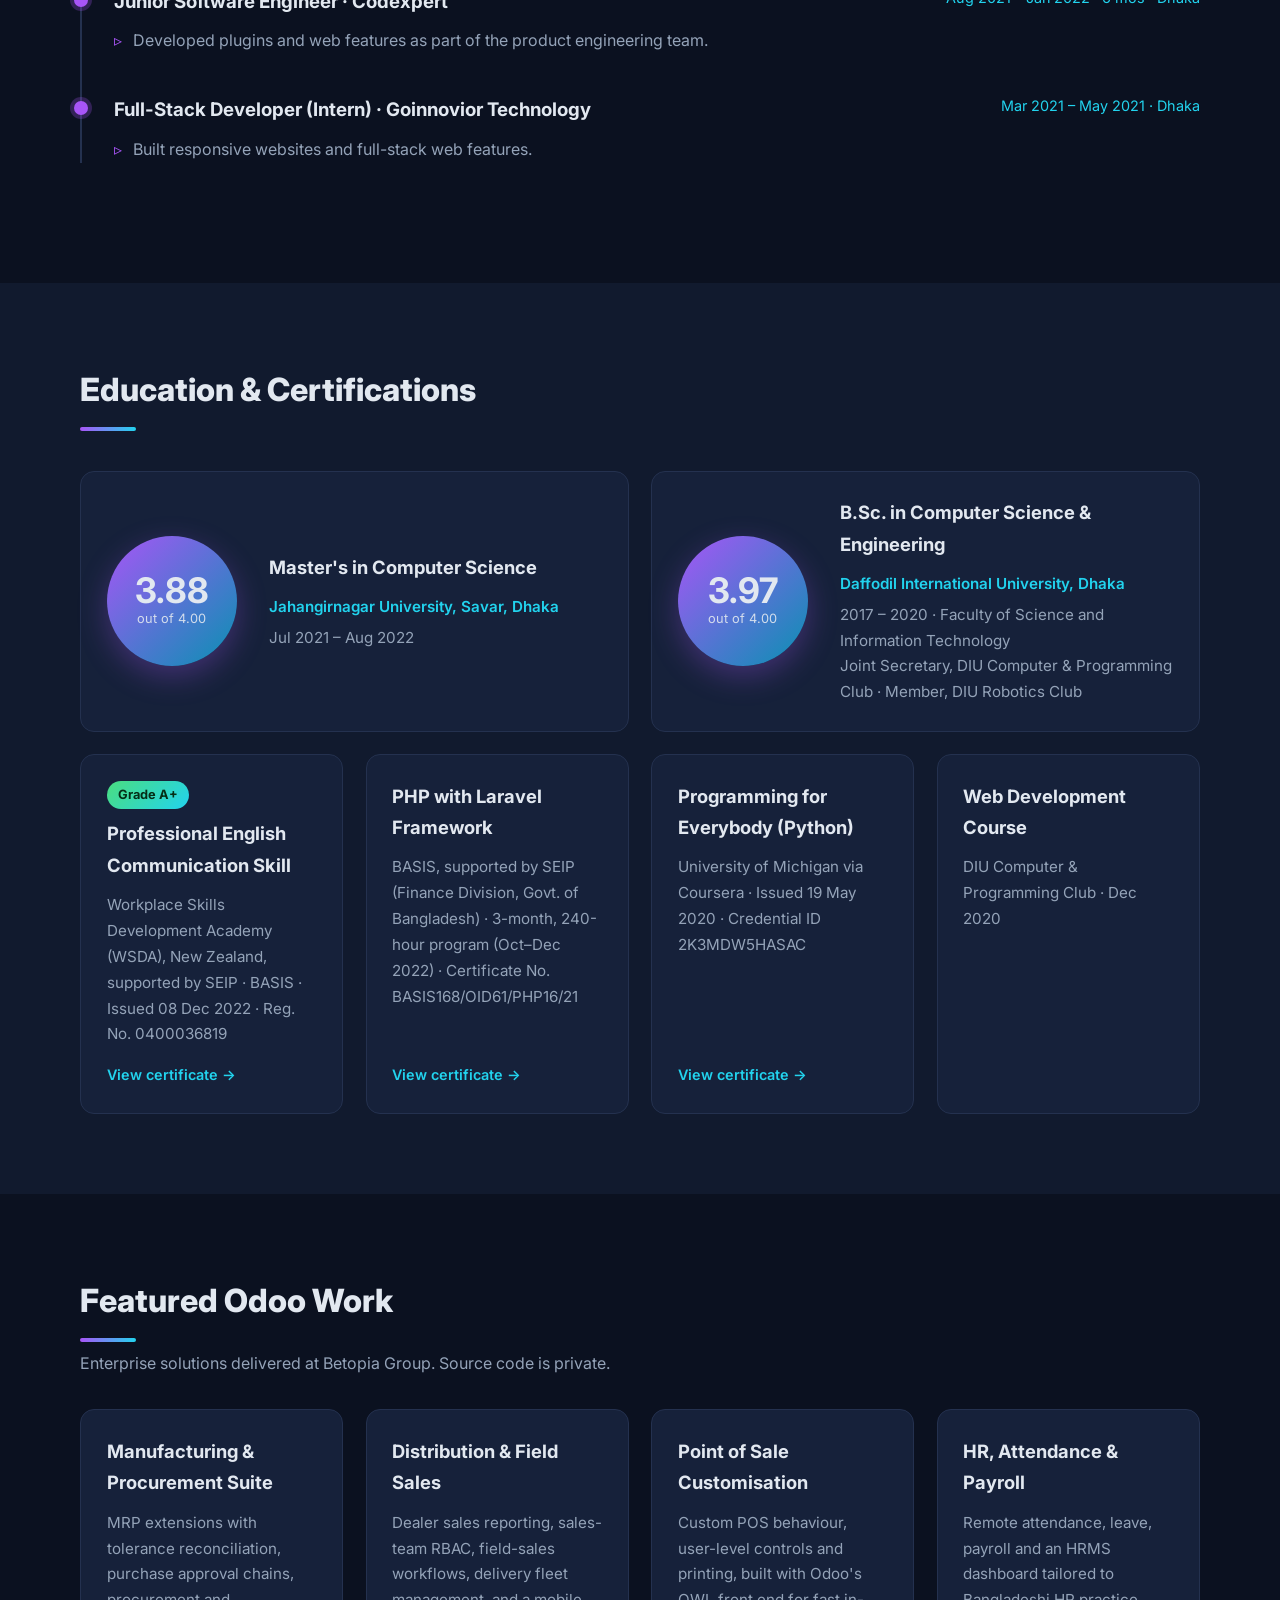
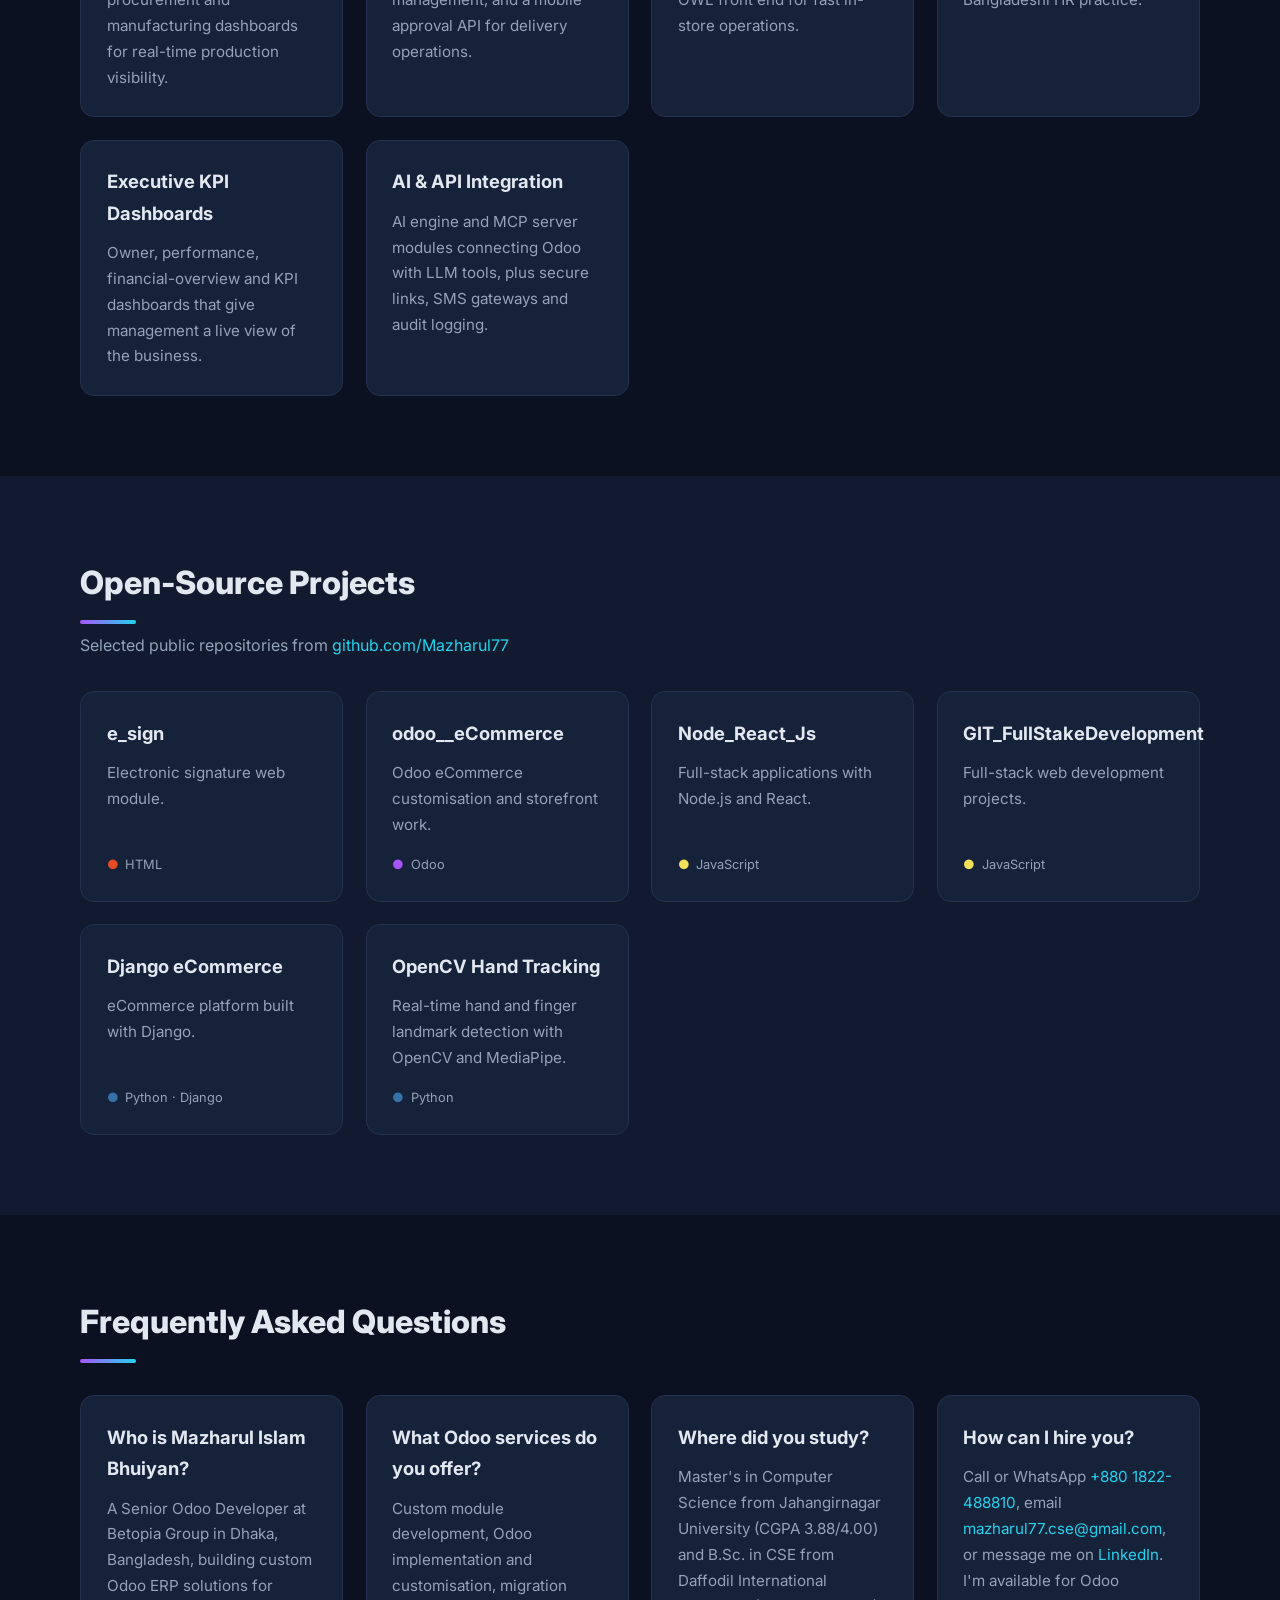
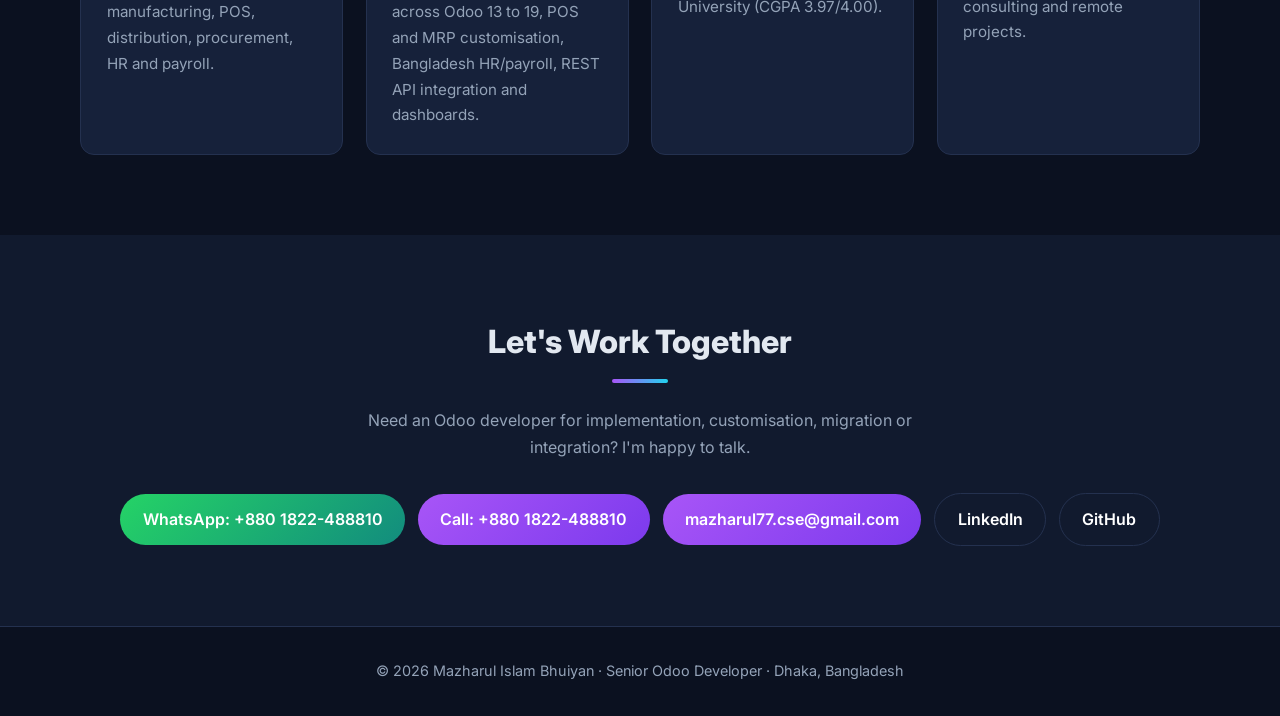
==== commit 41f49d3d: "Add AI, API, system design, testing, security and consulting skills" ====
--- a/index.html
+++ b/index.html
@@ -86,7 +86,7 @@
         "https://bd.linkedin.com/in/mazharul-islam-bhuiyan-06694014a",
         "https://github.com/Mazharul77"
       ],
-      "knowsAbout": ["Odoo", "Odoo ERP", "Odoo Development", "Odoo Customization", "Odoo Migration", "Odoo 13", "Odoo 14", "Odoo 15", "Odoo 16", "Odoo 17", "Odoo 18", "Odoo 19", "Python", "PostgreSQL", "JavaScript", "OWL", "QWeb", "XML", "REST API", "Django", "React", "Node.js", "ERP Implementation", "Point of Sale", "Manufacturing (MRP)", "HR & Payroll", "Odoo Accounting", "Odoo Functional Consulting", "Software Engineering", "Web Development", "REST API Development", "AI Integration", "Model Context Protocol (MCP)", "Computer Vision", "Software Testing", "User Acceptance Testing", "DevOps", "Linux", "Nginx", "Machine Learning", "Deep Learning", "Data Science", "Data Mining", "Data Engineering", "ETL", "Digital Marketing", "Social Media Marketing", "Search Engine Optimization"],
+      "knowsAbout": ["Odoo", "Odoo ERP", "Odoo Development", "Odoo Customization", "Odoo Migration", "Odoo 13", "Odoo 14", "Odoo 15", "Odoo 16", "Odoo 17", "Odoo 18", "Odoo 19", "Python", "PostgreSQL", "JavaScript", "OWL", "QWeb", "XML", "REST API", "Django", "React", "Node.js", "ERP Implementation", "Point of Sale", "Manufacturing (MRP)", "HR & Payroll", "Odoo Accounting", "Odoo Functional Consulting", "Software Engineering", "Web Development", "REST API Development", "AI Integration", "Model Context Protocol (MCP)", "Computer Vision", "Software Testing", "User Acceptance Testing", "DevOps", "Linux", "Nginx", "Machine Learning", "Deep Learning", "Data Science", "Data Mining", "Data Engineering", "ETL", "Digital Marketing", "Social Media Marketing", "Search Engine Optimization", "System Design", "Software Architecture", "API Design", "API Integration", "Application Security", "Software Testing", "Functional Consulting", "Requirement Analysis", "Problem Solving"],
       "hasOccupation": [
         { "@type": "Occupation", "name": "Senior Odoo Developer", "alternateName": ["Odoo Developer", "Odoo ERP Developer", "Senior Software Engineer", "Software Engineer"], "occupationLocation": { "@type": "Country", "name": "Bangladesh" }, "skills": "Odoo, Python, PostgreSQL, OWL, QWeb, ERP" },
         { "@type": "Occupation", "name": "Odoo Functional Consultant", "alternateName": ["ERP Consultant", "Odoo Consultant"] },
@@ -204,7 +204,7 @@
             <span class="name">Mazharul Islam Bhuiyan</span>
           </h1>
           <h2 class="role reveal">Senior Odoo Developer at <strong>Betopia Group</strong></h2>
-          <p class="typing reveal" aria-hidden="true">I build <span class="typed" data-words='["custom Odoo modules.","Odoo 13 → 19 migrations.","POS &amp; manufacturing ERP.","HR &amp; payroll systems.","REST APIs &amp; integrations.","AI-powered Odoo workflows."]'>custom Odoo modules.</span><span class="caret"></span></p>
+          <p class="typing reveal" aria-hidden="true">I build <span class="typed" data-words='["custom Odoo modules.","Odoo 13 → 19 migrations.","POS &amp; manufacturing ERP.","HR &amp; payroll systems.","REST APIs &amp; integrations.","AI-powered Odoo workflows.","secure, scalable system designs.","well-tested, reliable software."]'>custom Odoo modules.</span><span class="caret"></span></p>
           <p class="lead reveal">I design and build enterprise ERP systems on Odoo, from custom modules, POS and manufacturing to distribution, HR and payroll, dashboards, APIs and AI-assisted workflows. I turn complex business processes into software teams use every day.</p>
           <div class="cta reveal">
             <a href="#contact" class="btn btn-glow">Hire Me <span aria-hidden="true">→</span></a>
@@ -225,11 +225,18 @@
         </div>
         <div class="hero-visual reveal">
           <div class="orbit" aria-hidden="true">
-            <span class="chip c1">Odoo</span>
-            <span class="chip c2">Python</span>
-            <span class="chip c3">PostgreSQL</span>
-            <span class="chip c4">OWL</span>
-            <span class="chip c5">ERP</span>
+            <span class="chip" style="top:0.0%;left:50.0%;color:#c084fc">Odoo</span>
+            <span class="chip" style="top:6.7%;left:75.0%;color:#f472b6">AI</span>
+            <span class="chip" style="top:25.0%;left:93.3%;color:#fde047">Python</span>
+            <span class="chip" style="top:50.0%;left:100.0%;color:#fb923c">REST API</span>
+            <span class="chip" style="top:75.0%;left:93.3%;color:#60a5fa">PostgreSQL</span>
+            <span class="chip" style="top:93.3%;left:75.0%;color:#a78bfa">System Design</span>
+            <span class="chip" style="top:100.0%;left:50.0%;color:#facc15">JavaScript</span>
+            <span class="chip" style="top:93.3%;left:25.0%;color:#f87171">Security</span>
+            <span class="chip" style="top:75.0%;left:6.7%;color:#22d3ee">OWL</span>
+            <span class="chip" style="top:50.0%;left:0.0%;color:#34d399">Testing</span>
+            <span class="chip" style="top:25.0%;left:6.7%;color:#4ade80">ERP</span>
+            <span class="chip" style="top:6.7%;left:25.0%;color:#e9d5ff">Functional Consultant</span>
           </div>
           <div class="avatar-ring">
             <picture>
@@ -340,9 +347,27 @@
             </ul>
           </article>
           <article class="card">
+            <h3>AI, APIs & Architecture</h3>
+            <ul class="tags">
+              <li>AI Integration</li><li>LLM & MCP</li><li>Machine Learning</li><li>REST API Design</li><li>API Integration</li><li>System Design</li><li>Scalable Architecture</li><li>Data Engineering</li>
+            </ul>
+          </article>
+          <article class="card">
+            <h3>Quality & Security</h3>
+            <ul class="tags">
+              <li>Software Testing</li><li>Unit & Integration Tests</li><li>UAT</li><li>Code Review</li><li>Application Security</li><li>Access Control (RBAC)</li><li>Secure APIs</li><li>Audit Logging</li>
+            </ul>
+          </article>
+          <article class="card">
+            <h3>Consulting & Soft Skills</h3>
+            <ul class="tags">
+              <li>Functional Consulting</li><li>Requirement Analysis</li><li>Business Process Mapping</li><li>User Training</li><li>Problem Solver</li><li>Fast Learner</li><li>Team Collaboration</li><li>Professional English (A+)</li>
+            </ul>
+          </article>
+          <article class="card">
             <h3>Frontend & DevOps</h3>
             <ul class="tags">
-              <li>JavaScript</li><li>React</li><li>HTML5 / CSS3</li><li>Custom Themes & UI</li><li>Linux</li><li>Git & GitHub</li><li>Nginx</li><li>Production Deployment</li>
+              <li>JavaScript (ES6+)</li><li>React</li><li>HTML5 / CSS3</li><li>Custom Themes & UI</li><li>Linux</li><li>Git & GitHub</li><li>Nginx</li><li>Production Deployment</li>
             </ul>
           </article>
         </div>
@@ -614,7 +639,7 @@
     if (ring && !calm && matchMedia('(pointer: fine)').matches) {
       document.querySelector('.hero').addEventListener('mousemove', e => {
         const r = ring.getBoundingClientRect(), x = (e.clientX - r.left - r.width / 2) / r.width, y = (e.clientY - r.top - r.height / 2) / r.height;
-        ring.style.transform = `perspective(800px) rotateY(${x * 12}deg) rotateX(${-y * 12}deg)`;
+        ring.style.transform = `perspective(800px) rotateY(${x * 6}deg) rotateX(${-y * 6}deg)`;
       });
     }
     const modal = document.getElementById('cert-modal');
--- a/style.css
+++ b/style.css
@@ -200,25 +200,20 @@
 .stats li > span { color: var(--muted); font-size: .85rem; }
 
 /* Photo + orbit */
-.hero-visual { position: relative; width: 100%; max-width: 420px; aspect-ratio: 1; margin: 0 auto; display: flex; align-items: center; justify-content: center; }
+.hero-visual { position: relative; width: 100%; max-width: 440px; aspect-ratio: 1; margin: 0 auto; display: flex; align-items: center; justify-content: center; }
 .avatar-ring { position: relative; width: 72%; aspect-ratio: 1; border-radius: 50%; padding: 6px; transition: transform .2s ease-out; z-index: 2;
   background: conic-gradient(from 0deg, var(--accent), var(--accent-2), #db2777, var(--accent)); animation: spin 6s linear infinite; box-shadow: 0 0 60px rgba(168, 85, 247, .45); }
 .avatar-ring picture { display: block; width: 100%; height: 100%; border-radius: 50%; overflow: hidden; border: 5px solid var(--bg); animation: spin 6s linear infinite reverse; }
 .avatar-ring img { display: block; width: 100%; height: 100%; object-fit: cover; }
 @keyframes spin { to { rotate: 360deg; } }
 .orbit { position: absolute; inset: 0; border: 1px dashed rgba(148, 163, 184, .25); border-radius: 50%; animation: spin 40s linear infinite; }
-.chip { position: absolute; padding: .35rem .8rem; border-radius: 999px; font-size: .8rem; font-weight: 600; background: rgba(22, 33, 58, .9); border: 1px solid var(--border); white-space: nowrap; animation: spin 40s linear infinite reverse; translate: -50% -50%; }
-.c1 { top: 0; left: 50%; color: #c084fc; }
-.c2 { top: 50%; left: 100%; color: #fde047; }
-.c3 { top: 85%; left: 85%; color: #60a5fa; }
-.c4 { top: 85%; left: 15%; color: #22d3ee; }
-.c5 { top: 50%; left: 0; color: #4ade80; }
+.chip { position: absolute; padding: .3rem .7rem; border-radius: 999px; font-size: .75rem; font-weight: 600; background: rgba(22, 33, 58, .9); border: 1px solid var(--border); white-space: nowrap; animation: spin 40s linear infinite reverse; translate: -50% -50%; }
 .float-card { position: absolute; z-index: 3; padding: .6rem .9rem; border-radius: 12px; font-size: .85rem; line-height: 1.3;
   background: rgba(22, 33, 58, .75); backdrop-filter: blur(8px); border: 1px solid var(--border); box-shadow: 0 10px 30px rgba(0, 0, 0, .35); animation: bob 5s ease-in-out infinite; }
 .float-card strong { color: #4ade80; }
 .float-card small { color: var(--muted); }
-.fc1 { top: 8%; left: -6%; }
-.fc2 { bottom: 10%; right: -4%; animation-delay: -2.5s; }
+.fc1 { top: 14%; left: -14%; }
+.fc2 { bottom: 14%; right: -14%; animation-delay: -2.5s; }
 .fc2 strong { color: var(--accent-2); }
 @keyframes bob { 50% { transform: translateY(-12px); } }
 
@@ -243,7 +238,8 @@
   .cta, .stats { justify-content: center; }
   .stats { grid-template-columns: repeat(2, auto); gap: 1.5rem 2.5rem; }
   .lead { margin-left: auto; margin-right: auto; }
-  .fc1 { left: -10%; } .fc2 { right: -10%; }
+  .fc1 { left: -8%; } .fc2 { right: -8%; }
+  .chip:nth-child(even) { display: none; }
   .scroll-hint { display: none; }
 }
 @media (max-width: 420px) { .chip { font-size: .7rem; } .float-card { font-size: .75rem; } }
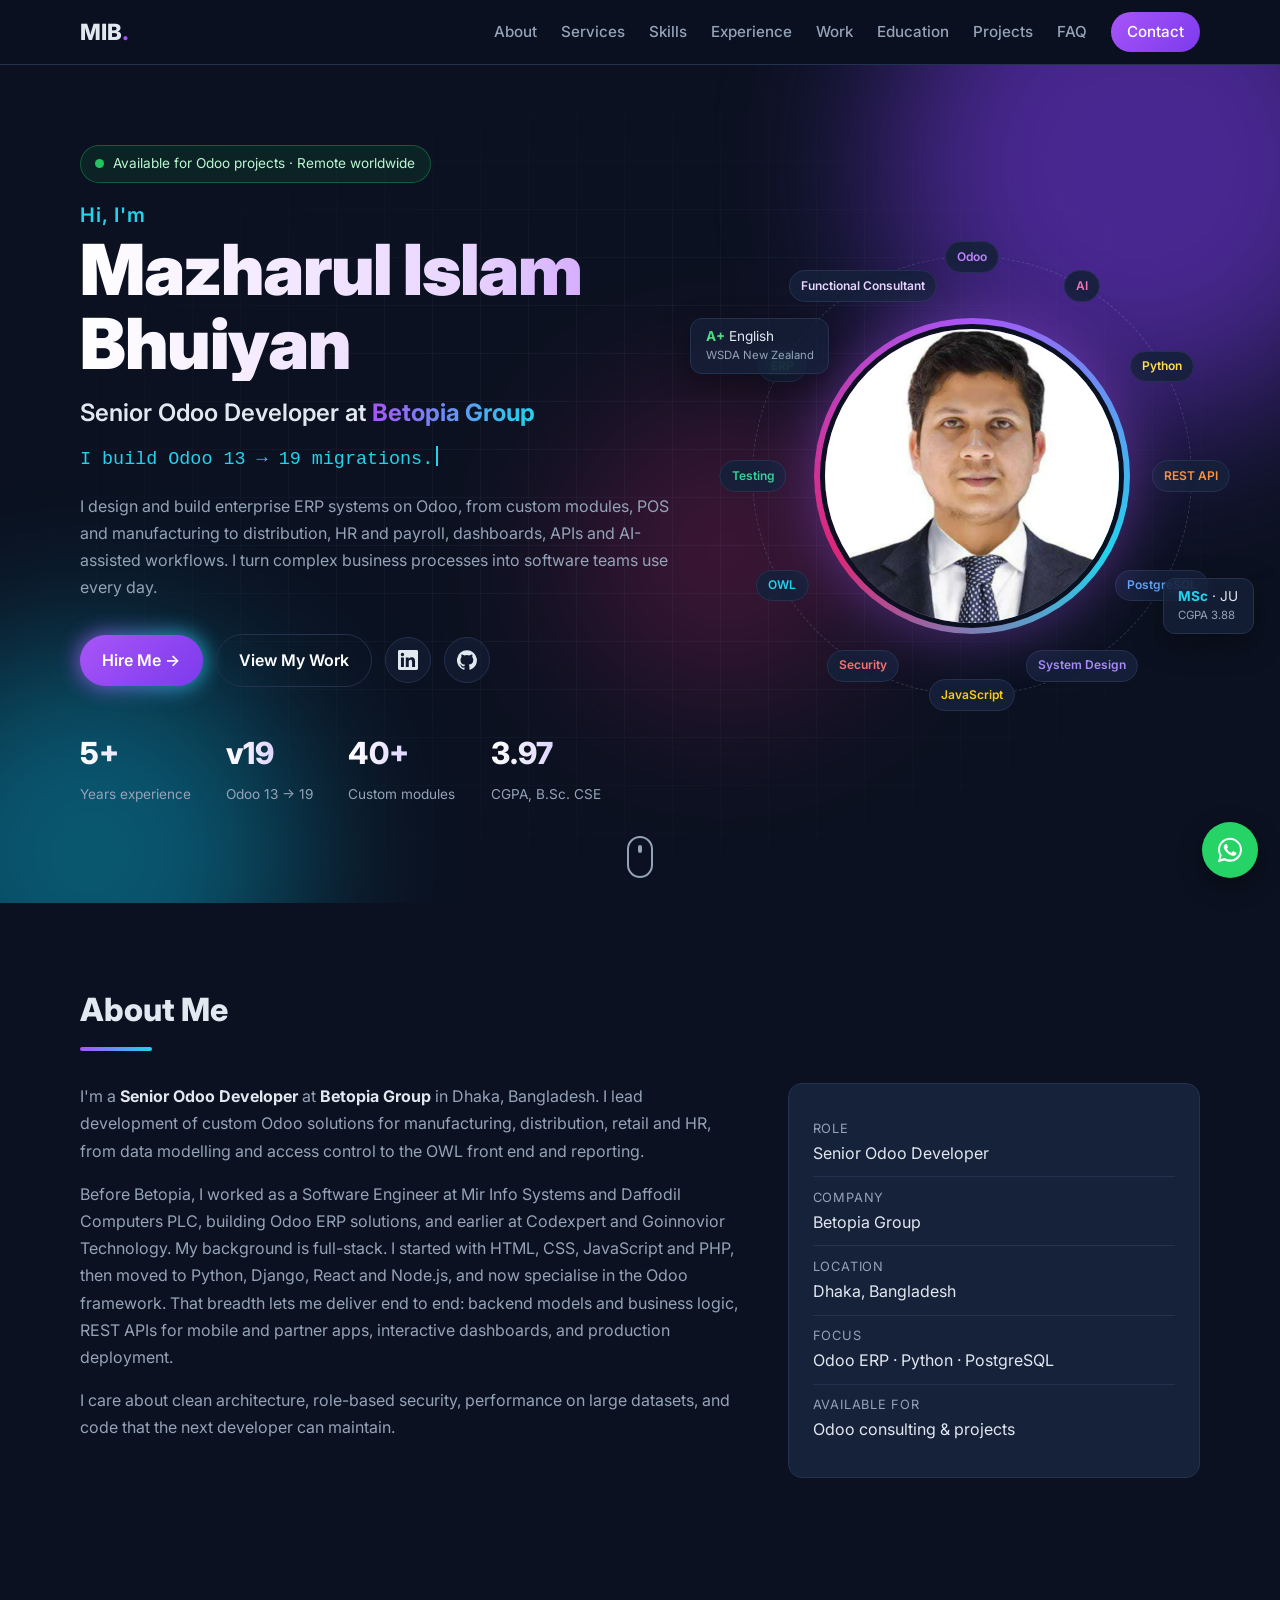
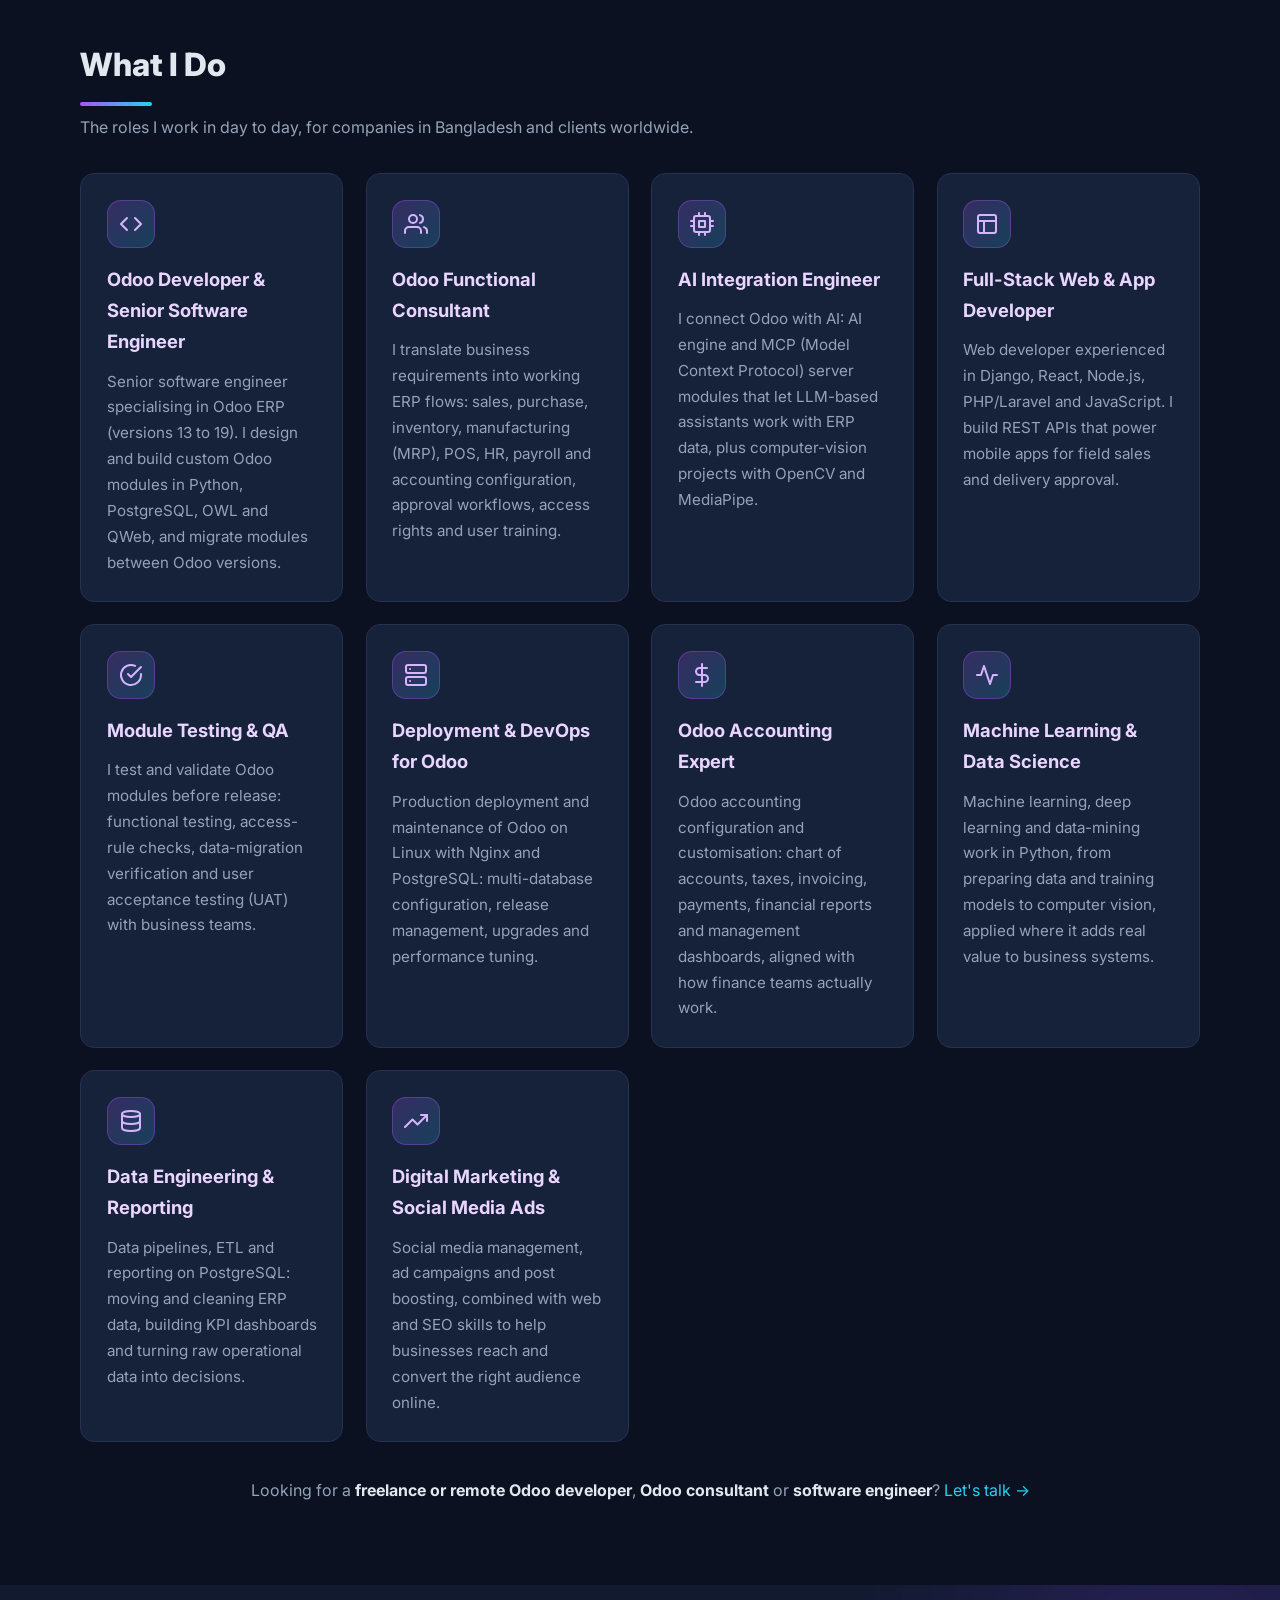
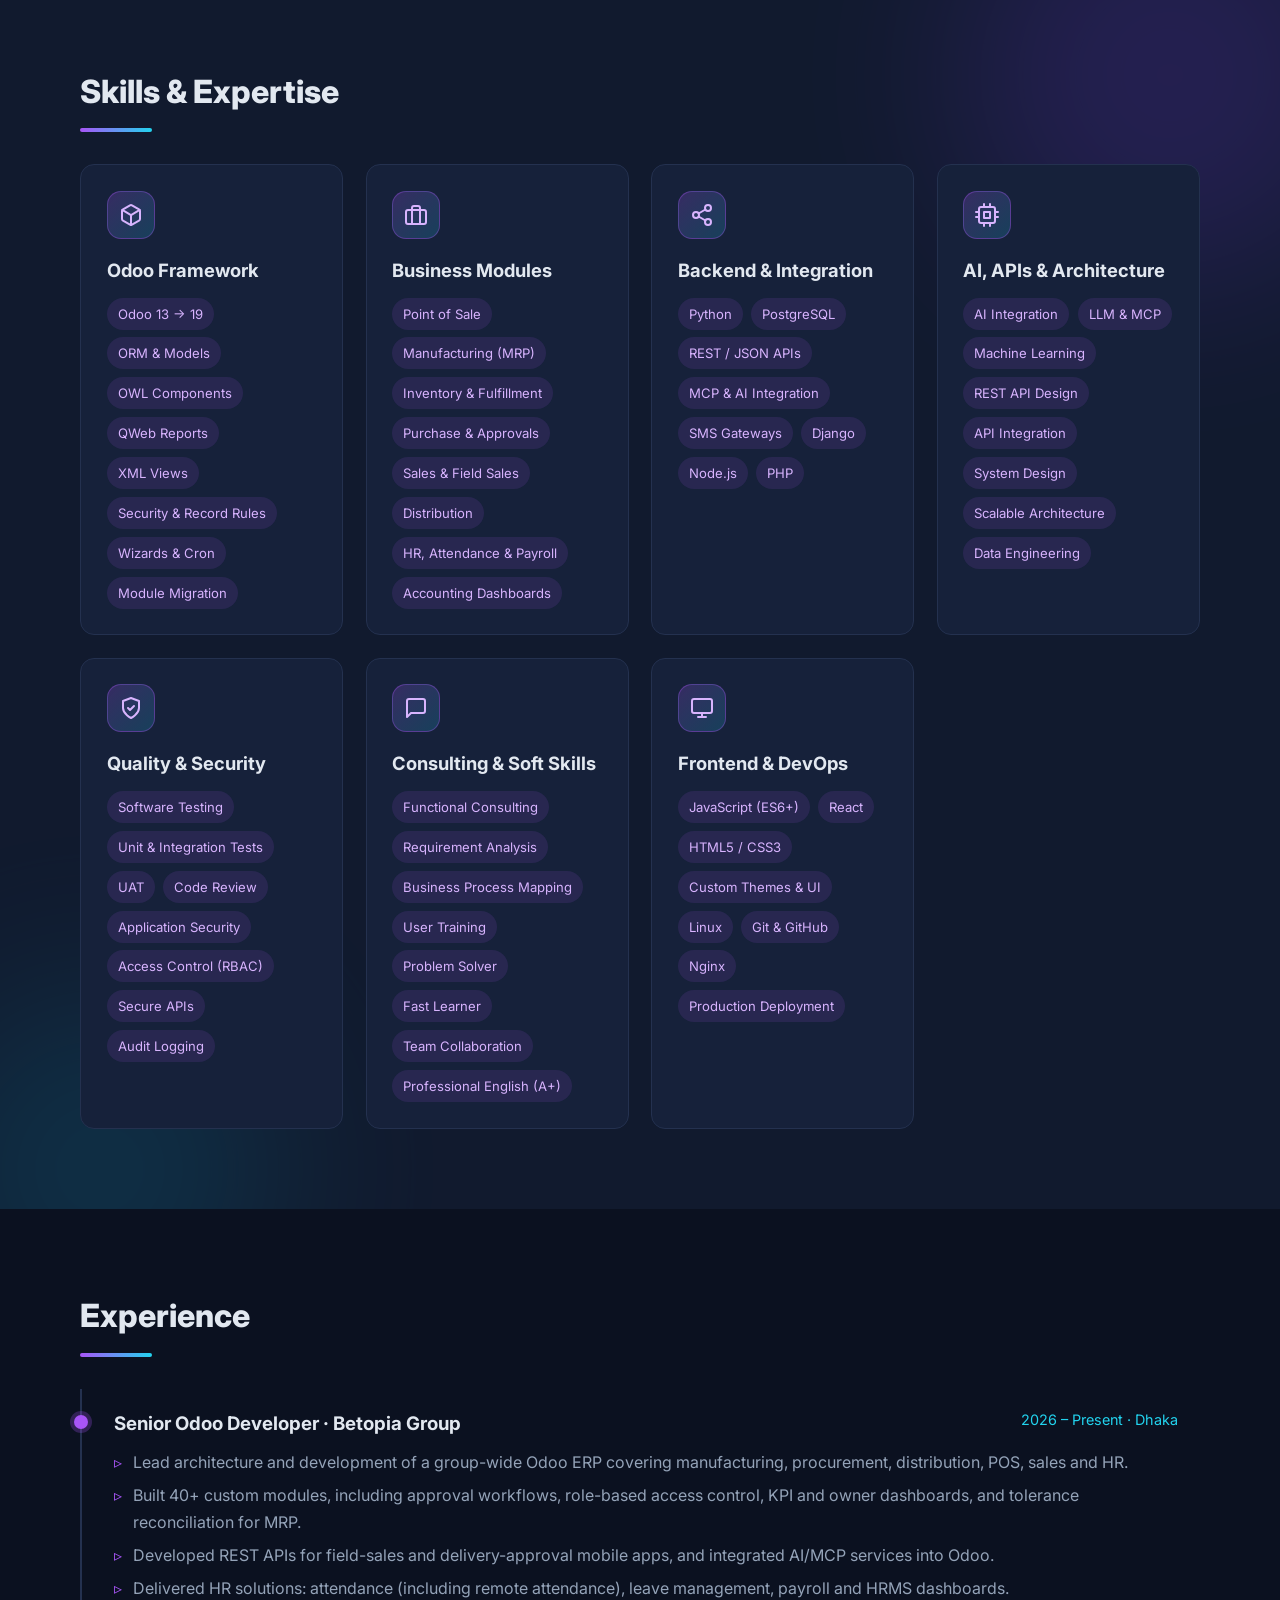
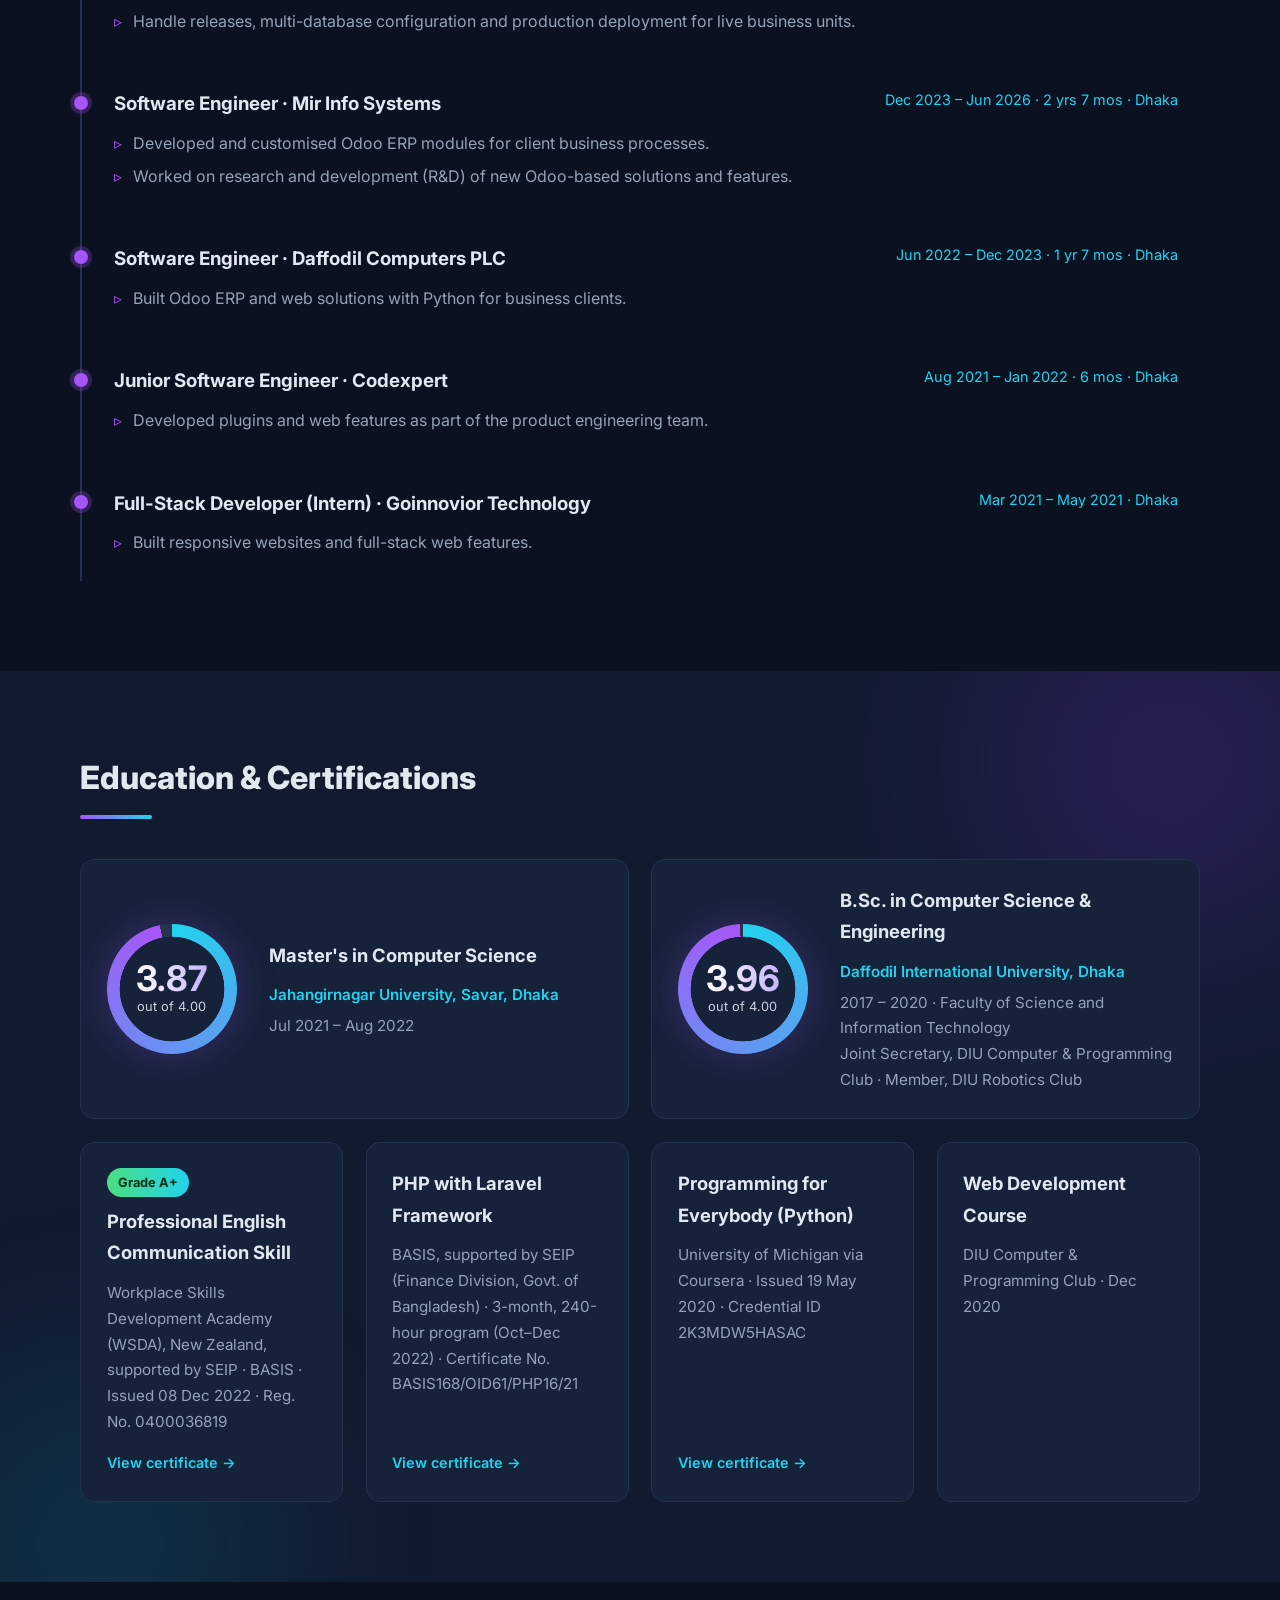
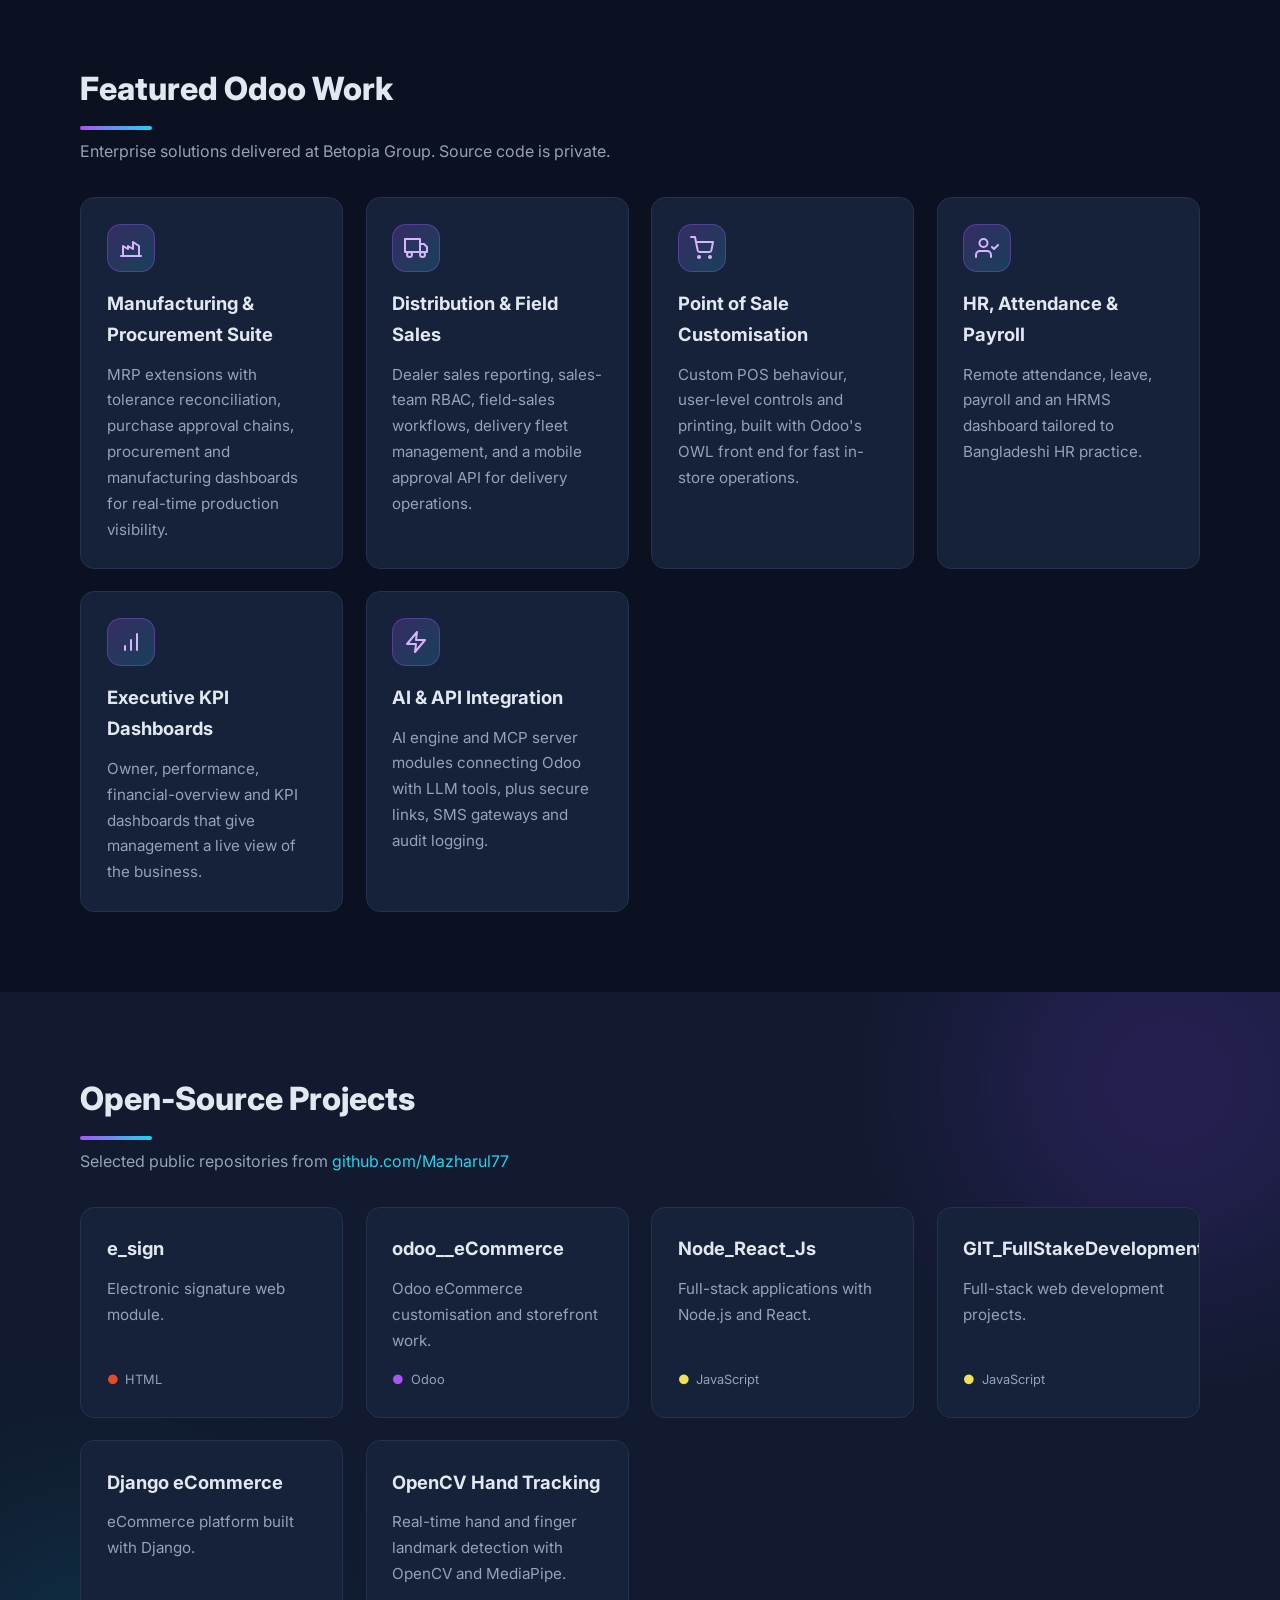
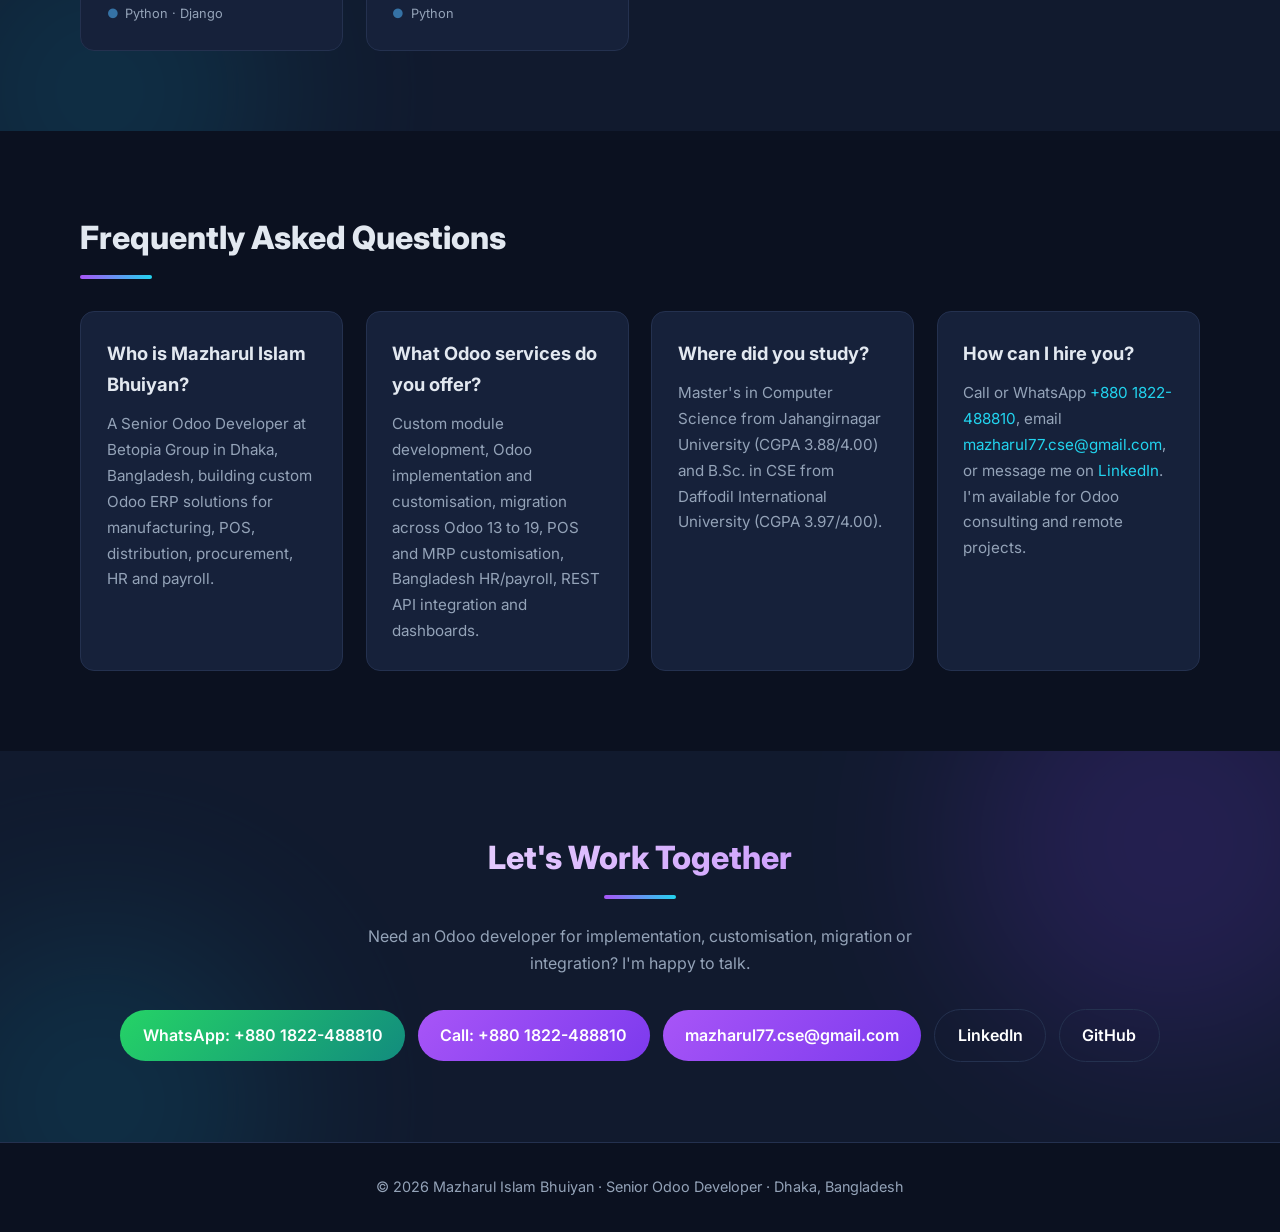
==== commit fb791e2f: "Animate all sections: icons, spotlight cards, timeline, CGPA rings" ====
--- a/index.html
+++ b/index.html
@@ -171,6 +171,7 @@
 </head>
 <body>
   <a class="skip" href="#main">Skip to content</a>
+  <div class="progress" aria-hidden="true"></div>
 
   <header class="nav">
     <div class="container nav-inner">
@@ -279,42 +280,52 @@
         <p class="section-sub">The roles I work in day to day, for companies in Bangladesh and clients worldwide.</p>
         <div class="cards roles">
           <article class="card">
+            <span class="ico" aria-hidden="true"><svg viewBox="0 0 24 24" width="24" height="24" fill="none" stroke="currentColor" stroke-width="2" stroke-linecap="round" stroke-linejoin="round"><polyline points="16 18 22 12 16 6"/><polyline points="8 6 2 12 8 18"/></svg></span>
             <h3>Odoo Developer & Senior Software Engineer</h3>
             <p>Senior software engineer specialising in Odoo ERP (versions 13 to 19). I design and build custom Odoo modules in Python, PostgreSQL, OWL and QWeb, and migrate modules between Odoo versions.</p>
           </article>
           <article class="card">
+            <span class="ico" aria-hidden="true"><svg viewBox="0 0 24 24" width="24" height="24" fill="none" stroke="currentColor" stroke-width="2" stroke-linecap="round" stroke-linejoin="round"><path d="M17 21v-2a4 4 0 0 0-4-4H5a4 4 0 0 0-4 4v2"/><circle cx="9" cy="7" r="4"/><path d="M23 21v-2a4 4 0 0 0-3-3.87"/><path d="M16 3.13a4 4 0 0 1 0 7.75"/></svg></span>
             <h3>Odoo Functional Consultant</h3>
             <p>I translate business requirements into working ERP flows: sales, purchase, inventory, manufacturing (MRP), POS, HR, payroll and accounting configuration, approval workflows, access rights and user training.</p>
           </article>
           <article class="card">
+            <span class="ico" aria-hidden="true"><svg viewBox="0 0 24 24" width="24" height="24" fill="none" stroke="currentColor" stroke-width="2" stroke-linecap="round" stroke-linejoin="round"><rect x="4" y="4" width="16" height="16" rx="2"/><rect x="9" y="9" width="6" height="6"/><path d="M9 1v3M15 1v3M9 20v3M15 20v3M20 9h3M20 14h3M1 9h3M1 14h3"/></svg></span>
             <h3>AI Integration Engineer</h3>
             <p>I connect Odoo with AI: AI engine and MCP (Model Context Protocol) server modules that let LLM-based assistants work with ERP data, plus computer-vision projects with OpenCV and MediaPipe.</p>
           </article>
           <article class="card">
+            <span class="ico" aria-hidden="true"><svg viewBox="0 0 24 24" width="24" height="24" fill="none" stroke="currentColor" stroke-width="2" stroke-linecap="round" stroke-linejoin="round"><rect x="3" y="3" width="18" height="18" rx="2"/><path d="M3 9h18M9 21V9"/></svg></span>
             <h3>Full-Stack Web & App Developer</h3>
             <p>Web developer experienced in Django, React, Node.js, PHP/Laravel and JavaScript. I build REST APIs that power mobile apps for field sales and delivery approval.</p>
           </article>
           <article class="card">
+            <span class="ico" aria-hidden="true"><svg viewBox="0 0 24 24" width="24" height="24" fill="none" stroke="currentColor" stroke-width="2" stroke-linecap="round" stroke-linejoin="round"><path d="M22 11.08V12a10 10 0 1 1-5.93-9.14"/><polyline points="22 4 12 14.01 9 11.01"/></svg></span>
             <h3>Module Testing & QA</h3>
             <p>I test and validate Odoo modules before release: functional testing, access-rule checks, data-migration verification and user acceptance testing (UAT) with business teams.</p>
           </article>
           <article class="card">
+            <span class="ico" aria-hidden="true"><svg viewBox="0 0 24 24" width="24" height="24" fill="none" stroke="currentColor" stroke-width="2" stroke-linecap="round" stroke-linejoin="round"><rect x="2" y="2" width="20" height="8" rx="2"/><rect x="2" y="14" width="20" height="8" rx="2"/><path d="M6 6h.01M6 18h.01"/></svg></span>
             <h3>Deployment & DevOps for Odoo</h3>
             <p>Production deployment and maintenance of Odoo on Linux with Nginx and PostgreSQL: multi-database configuration, release management, upgrades and performance tuning.</p>
           </article>
           <article class="card">
+            <span class="ico" aria-hidden="true"><svg viewBox="0 0 24 24" width="24" height="24" fill="none" stroke="currentColor" stroke-width="2" stroke-linecap="round" stroke-linejoin="round"><line x1="12" y1="1" x2="12" y2="23"/><path d="M17 5H9.5a3.5 3.5 0 0 0 0 7h5a3.5 3.5 0 0 1 0 7H6"/></svg></span>
             <h3>Odoo Accounting Expert</h3>
             <p>Odoo accounting configuration and customisation: chart of accounts, taxes, invoicing, payments, financial reports and management dashboards, aligned with how finance teams actually work.</p>
           </article>
           <article class="card">
+            <span class="ico" aria-hidden="true"><svg viewBox="0 0 24 24" width="24" height="24" fill="none" stroke="currentColor" stroke-width="2" stroke-linecap="round" stroke-linejoin="round"><polyline points="22 12 18 12 15 21 9 3 6 12 2 12"/></svg></span>
             <h3>Machine Learning & Data Science</h3>
             <p>Machine learning, deep learning and data-mining work in Python, from preparing data and training models to computer vision, applied where it adds real value to business systems.</p>
           </article>
           <article class="card">
+            <span class="ico" aria-hidden="true"><svg viewBox="0 0 24 24" width="24" height="24" fill="none" stroke="currentColor" stroke-width="2" stroke-linecap="round" stroke-linejoin="round"><ellipse cx="12" cy="5" rx="9" ry="3"/><path d="M21 12c0 1.66-4 3-9 3s-9-1.34-9-3"/><path d="M3 5v14c0 1.66 4 3 9 3s9-1.34 9-3V5"/></svg></span>
             <h3>Data Engineering & Reporting</h3>
             <p>Data pipelines, ETL and reporting on PostgreSQL: moving and cleaning ERP data, building KPI dashboards and turning raw operational data into decisions.</p>
           </article>
           <article class="card">
+            <span class="ico" aria-hidden="true"><svg viewBox="0 0 24 24" width="24" height="24" fill="none" stroke="currentColor" stroke-width="2" stroke-linecap="round" stroke-linejoin="round"><polyline points="23 6 13.5 15.5 8.5 10.5 1 18"/><polyline points="17 6 23 6 23 12"/></svg></span>
             <h3>Digital Marketing & Social Media Ads</h3>
             <p>Social media management, ad campaigns and post boosting, combined with web and SEO skills to help businesses reach and convert the right audience online.</p>
           </article>
@@ -329,42 +340,49 @@
         <h2 class="section-title">Skills & Expertise</h2>
         <div class="cards">
           <article class="card">
+            <span class="ico" aria-hidden="true"><svg viewBox="0 0 24 24" width="24" height="24" fill="none" stroke="currentColor" stroke-width="2" stroke-linecap="round" stroke-linejoin="round"><path d="M21 16V8a2 2 0 0 0-1-1.73l-7-4a2 2 0 0 0-2 0l-7 4A2 2 0 0 0 3 8v8a2 2 0 0 0 1 1.73l7 4a2 2 0 0 0 2 0l7-4A2 2 0 0 0 21 16z"/><path d="M3.27 6.96 12 12.01l8.73-5.05M12 22.08V12"/></svg></span>
             <h3>Odoo Framework</h3>
             <ul class="tags">
               <li>Odoo 13 → 19</li><li>ORM & Models</li><li>OWL Components</li><li>QWeb Reports</li><li>XML Views</li><li>Security & Record Rules</li><li>Wizards & Cron</li><li>Module Migration</li>
             </ul>
           </article>
           <article class="card">
+            <span class="ico" aria-hidden="true"><svg viewBox="0 0 24 24" width="24" height="24" fill="none" stroke="currentColor" stroke-width="2" stroke-linecap="round" stroke-linejoin="round"><rect x="2" y="7" width="20" height="14" rx="2"/><path d="M16 21V5a2 2 0 0 0-2-2h-4a2 2 0 0 0-2 2v16"/></svg></span>
             <h3>Business Modules</h3>
             <ul class="tags">
               <li>Point of Sale</li><li>Manufacturing (MRP)</li><li>Inventory & Fulfillment</li><li>Purchase & Approvals</li><li>Sales & Field Sales</li><li>Distribution</li><li>HR, Attendance & Payroll</li><li>Accounting Dashboards</li>
             </ul>
           </article>
           <article class="card">
+            <span class="ico" aria-hidden="true"><svg viewBox="0 0 24 24" width="24" height="24" fill="none" stroke="currentColor" stroke-width="2" stroke-linecap="round" stroke-linejoin="round"><circle cx="18" cy="5" r="3"/><circle cx="6" cy="12" r="3"/><circle cx="18" cy="19" r="3"/><path d="M8.59 13.51l6.83 3.98M15.41 6.51l-6.82 3.98"/></svg></span>
             <h3>Backend & Integration</h3>
             <ul class="tags">
               <li>Python</li><li>PostgreSQL</li><li>REST / JSON APIs</li><li>MCP & AI Integration</li><li>SMS Gateways</li><li>Django</li><li>Node.js</li><li>PHP</li>
             </ul>
           </article>
           <article class="card">
+            <span class="ico" aria-hidden="true"><svg viewBox="0 0 24 24" width="24" height="24" fill="none" stroke="currentColor" stroke-width="2" stroke-linecap="round" stroke-linejoin="round"><rect x="4" y="4" width="16" height="16" rx="2"/><rect x="9" y="9" width="6" height="6"/><path d="M9 1v3M15 1v3M9 20v3M15 20v3M20 9h3M20 14h3M1 9h3M1 14h3"/></svg></span>
             <h3>AI, APIs & Architecture</h3>
             <ul class="tags">
               <li>AI Integration</li><li>LLM & MCP</li><li>Machine Learning</li><li>REST API Design</li><li>API Integration</li><li>System Design</li><li>Scalable Architecture</li><li>Data Engineering</li>
             </ul>
           </article>
           <article class="card">
+            <span class="ico" aria-hidden="true"><svg viewBox="0 0 24 24" width="24" height="24" fill="none" stroke="currentColor" stroke-width="2" stroke-linecap="round" stroke-linejoin="round"><path d="M12 22s8-4 8-10V5l-8-3-8 3v7c0 6 8 10 8 10z"/><polyline points="9 12 11 14 15 10"/></svg></span>
             <h3>Quality & Security</h3>
             <ul class="tags">
               <li>Software Testing</li><li>Unit & Integration Tests</li><li>UAT</li><li>Code Review</li><li>Application Security</li><li>Access Control (RBAC)</li><li>Secure APIs</li><li>Audit Logging</li>
             </ul>
           </article>
           <article class="card">
+            <span class="ico" aria-hidden="true"><svg viewBox="0 0 24 24" width="24" height="24" fill="none" stroke="currentColor" stroke-width="2" stroke-linecap="round" stroke-linejoin="round"><path d="M21 15a2 2 0 0 1-2 2H7l-4 4V5a2 2 0 0 1 2-2h14a2 2 0 0 1 2 2z"/></svg></span>
             <h3>Consulting & Soft Skills</h3>
             <ul class="tags">
               <li>Functional Consulting</li><li>Requirement Analysis</li><li>Business Process Mapping</li><li>User Training</li><li>Problem Solver</li><li>Fast Learner</li><li>Team Collaboration</li><li>Professional English (A+)</li>
             </ul>
           </article>
           <article class="card">
+            <span class="ico" aria-hidden="true"><svg viewBox="0 0 24 24" width="24" height="24" fill="none" stroke="currentColor" stroke-width="2" stroke-linecap="round" stroke-linejoin="round"><rect x="2" y="3" width="20" height="14" rx="2"/><path d="M8 21h8M12 17v4"/></svg></span>
             <h3>Frontend & DevOps</h3>
             <ul class="tags">
               <li>JavaScript (ES6+)</li><li>React</li><li>HTML5 / CSS3</li><li>Custom Themes & UI</li><li>Linux</li><li>Git & GitHub</li><li>Nginx</li><li>Production Deployment</li>
@@ -439,7 +457,7 @@
         <h2 class="section-title">Education & Certifications</h2>
         <div class="edu">
           <article class="card edu-main">
-            <div class="cgpa"><strong>3.88</strong><span>out of 4.00</span></div>
+            <div class="cgpa" style="--t:97"><strong class="count" data-to="3.88" data-dec="2">3.88</strong><span>out of 4.00</span></div>
             <div>
               <h3>Master's in Computer Science</h3>
               <p class="edu-school">Jahangirnagar University, Savar, Dhaka</p>
@@ -447,7 +465,7 @@
             </div>
           </article>
           <article class="card edu-main">
-            <div class="cgpa"><strong>3.97</strong><span>out of 4.00</span></div>
+            <div class="cgpa" style="--t:99.25"><strong class="count" data-to="3.97" data-dec="2">3.97</strong><span>out of 4.00</span></div>
             <div>
               <h3>B.Sc. in Computer Science & Engineering</h3>
               <p class="edu-school">Daffodil International University, Dhaka</p>
@@ -494,26 +512,32 @@
         <p class="section-sub">Enterprise solutions delivered at Betopia Group. Source code is private.</p>
         <div class="cards">
           <article class="card">
+            <span class="ico" aria-hidden="true"><svg viewBox="0 0 24 24" width="24" height="24" fill="none" stroke="currentColor" stroke-width="2" stroke-linecap="round" stroke-linejoin="round"><path d="M2 20h20M4 20V10l5 3V10l5 3V6l6 4v10"/></svg></span>
             <h3>Manufacturing & Procurement Suite</h3>
             <p>MRP extensions with tolerance reconciliation, purchase approval chains, procurement and manufacturing dashboards for real-time production visibility.</p>
           </article>
           <article class="card">
+            <span class="ico" aria-hidden="true"><svg viewBox="0 0 24 24" width="24" height="24" fill="none" stroke="currentColor" stroke-width="2" stroke-linecap="round" stroke-linejoin="round"><rect x="1" y="3" width="15" height="13"/><polygon points="16 8 20 8 23 11 23 16 16 16 16 8"/><circle cx="5.5" cy="18.5" r="2.5"/><circle cx="18.5" cy="18.5" r="2.5"/></svg></span>
             <h3>Distribution & Field Sales</h3>
             <p>Dealer sales reporting, sales-team RBAC, field-sales workflows, delivery fleet management, and a mobile approval API for delivery operations.</p>
           </article>
           <article class="card">
+            <span class="ico" aria-hidden="true"><svg viewBox="0 0 24 24" width="24" height="24" fill="none" stroke="currentColor" stroke-width="2" stroke-linecap="round" stroke-linejoin="round"><circle cx="9" cy="21" r="1"/><circle cx="20" cy="21" r="1"/><path d="M1 1h4l2.68 13.39a2 2 0 0 0 2 1.61h9.72a2 2 0 0 0 2-1.61L23 6H6"/></svg></span>
             <h3>Point of Sale Customisation</h3>
             <p>Custom POS behaviour, user-level controls and printing, built with Odoo's OWL front end for fast in-store operations.</p>
           </article>
           <article class="card">
+            <span class="ico" aria-hidden="true"><svg viewBox="0 0 24 24" width="24" height="24" fill="none" stroke="currentColor" stroke-width="2" stroke-linecap="round" stroke-linejoin="round"><path d="M16 21v-2a4 4 0 0 0-4-4H5a4 4 0 0 0-4 4v2"/><circle cx="8.5" cy="7" r="4"/><polyline points="17 11 19 13 23 9"/></svg></span>
             <h3>HR, Attendance & Payroll</h3>
             <p>Remote attendance, leave, payroll and an HRMS dashboard tailored to Bangladeshi HR practice.</p>
           </article>
           <article class="card">
+            <span class="ico" aria-hidden="true"><svg viewBox="0 0 24 24" width="24" height="24" fill="none" stroke="currentColor" stroke-width="2" stroke-linecap="round" stroke-linejoin="round"><path d="M12 20V10M18 20V4M6 20v-4"/></svg></span>
             <h3>Executive KPI Dashboards</h3>
             <p>Owner, performance, financial-overview and KPI dashboards that give management a live view of the business.</p>
           </article>
           <article class="card">
+            <span class="ico" aria-hidden="true"><svg viewBox="0 0 24 24" width="24" height="24" fill="none" stroke="currentColor" stroke-width="2" stroke-linecap="round" stroke-linejoin="round"><polygon points="13 2 3 14 12 14 11 22 21 10 12 10 13 2"/></svg></span>
             <h3>AI & API Integration</h3>
             <p>AI engine and MCP server modules connecting Odoo with LLM tools, plus secure links, SMS gateways and audit logging.</p>
           </article>
@@ -615,9 +639,8 @@
       })();
     }
 
-    // Count-up stats
-    const counters = document.querySelectorAll('.count');
-    if (!calm) counters.forEach(el => {
+    // Count-up numbers (start when visible)
+    const countUp = el => {
       const to = parseFloat(el.dataset.to), from = parseFloat(el.dataset.from || 0), dec = +(el.dataset.dec || 0);
       const t0 = performance.now(), dur = 1600;
       (function step(t) {
@@ -625,14 +648,39 @@
         el.textContent = v.toFixed(dec);
         if (k < 1) requestAnimationFrame(step);
       })(t0);
+    };
+
+    // Staggered reveal on scroll
+    document.querySelectorAll('.cards, .timeline, .edu').forEach(group => {
+      [...group.children].forEach((el, i) => { el.classList.add('reveal'); el.style.setProperty('--d', (i % 4) * 90 + 'ms'); });
     });
-
-    // Reveal on scroll
-    const io = new IntersectionObserver(es => es.forEach(e => { if (e.isIntersecting) { e.target.classList.add('in'); io.unobserve(e.target); } }), { threshold: .12 });
-    document.querySelectorAll('.reveal, .section .card, .timeline > li').forEach((el, n) => {
-      if (!el.classList.contains('reveal')) el.classList.add('reveal');
-      io.observe(el);
-    });
+    document.querySelectorAll('.tags').forEach(t => [...t.children].forEach((li, i) => li.style.setProperty('--i', i)));
+    const io = new IntersectionObserver(es => es.forEach(e => {
+      if (!e.isIntersecting) return;
+      e.target.classList.add('in');
+      if (!calm) e.target.querySelectorAll('.count').forEach(countUp);
+      io.unobserve(e.target);
+    }), { threshold: .15 });
+    document.querySelectorAll('.reveal, .section-title').forEach(el => io.observe(el));
+
+    // Card spotlight follows the cursor
+    document.querySelectorAll('.card').forEach(card => card.addEventListener('pointermove', e => {
+      const r = card.getBoundingClientRect();
+      card.style.setProperty('--mx', e.clientX - r.left + 'px');
+      card.style.setProperty('--my', e.clientY - r.top + 'px');
+    }));
+
+    // Scroll progress bar + timeline drawing
+    const bar = document.querySelector('.progress'), tl = document.querySelector('.timeline');
+    const onScroll = () => {
+      const d = document.documentElement;
+      bar.style.transform = `scaleX(${d.scrollTop / (d.scrollHeight - d.clientHeight)})`;
+      if (tl) {
+        const r = tl.getBoundingClientRect(), vh = innerHeight * .7;
+        tl.style.setProperty('--prog', Math.max(0, Math.min(1, (vh - r.top) / r.height)));
+      }
+    };
+    addEventListener('scroll', onScroll, { passive: true }); onScroll();
 
     // Photo tilt
     const ring = document.querySelector('.avatar-ring');
--- a/style.css
+++ b/style.css
@@ -221,15 +221,15 @@
 .scroll-hint span { position: absolute; top: 7px; left: 50%; width: 4px; height: 8px; margin-left: -2px; border-radius: 2px; background: var(--muted); animation: wheel 1.8s infinite; }
 @keyframes wheel { to { opacity: 0; transform: translateY(14px); } }
 
-/* Reveal on scroll */
-.js .reveal { opacity: 0; transform: translateY(24px); transition: opacity .7s ease, transform .7s ease; }
-.js .reveal.in { opacity: 1; transform: none; }
-.js .card.reveal.in:hover { transform: translateY(-4px); }
-.hero .reveal:nth-child(2) { transition-delay: .08s; } .hero .reveal:nth-child(3) { transition-delay: .16s; }
-.hero .reveal:nth-child(4) { transition-delay: .24s; } .hero .reveal:nth-child(5) { transition-delay: .32s; }
-.hero .reveal:nth-child(6) { transition-delay: .4s; } .hero .reveal:nth-child(7) { transition-delay: .48s; }
-.js .hero-visual.reveal { transition-delay: .2s; transform: scale(.92); }
-.js .hero-visual.reveal.in { transform: none; }
+/* Reveal on scroll (animations use translate/scale, so hover transforms still work) */
+.js .reveal { opacity: 0; }
+.js .reveal.in { animation: rise .75s cubic-bezier(.2, .7, .2, 1) var(--d, 0s) both; }
+@keyframes rise { from { opacity: 0; translate: 0 28px; } to { opacity: 1; translate: 0 0; } }
+.hero .reveal:nth-child(2) { --d: .08s; } .hero .reveal:nth-child(3) { --d: .16s; }
+.hero .reveal:nth-child(4) { --d: .24s; } .hero .reveal:nth-child(5) { --d: .32s; }
+.hero .reveal:nth-child(6) { --d: .4s; } .hero .reveal:nth-child(7) { --d: .48s; }
+.js .hero-visual.reveal.in { animation: pop 1s cubic-bezier(.2, .7, .2, 1) .2s both; }
+@keyframes pop { from { opacity: 0; scale: .85; } to { opacity: 1; scale: 1; } }
 
 @media (max-width: 900px) {
   .hero { min-height: auto; padding: 3rem 0 5rem; }
@@ -243,12 +243,75 @@
   .scroll-hint { display: none; }
 }
 @media (max-width: 420px) { .chip { font-size: .7rem; } .float-card { font-size: .75rem; } }
-@media (prefers-reduced-motion: reduce) {
-  *, *::before, *::after { animation: none !important; transition: none !important; }
-  .js .reveal { opacity: 1; transform: none; }
-}
+
 
 /* Roles */
 .roles .card h3 { color: #e9d5ff; }
 .hire-line { text-align: center; margin-top: 2.2rem; color: var(--muted); }
 .hire-line strong { color: var(--text); }
+
+/* ================= Section animations ================= */
+.progress { position: fixed; top: 0; left: 0; right: 0; height: 3px; z-index: 100; transform-origin: 0 50%; transform: scaleX(0);
+  background: linear-gradient(90deg, var(--accent), var(--accent-2), #db2777); box-shadow: 0 0 12px rgba(168, 85, 247, .7); }
+
+/* Section titles: underline grows in */
+.js .section-title::after { width: 0; transition: width .9s cubic-bezier(.2, .7, .2, 1) .2s; }
+.js .section-title.in::after { width: 72px; }
+
+/* Drifting glow behind alternate sections */
+.section { position: relative; overflow: hidden; }
+.section > .container { position: relative; z-index: 1; }
+.section.alt::before, .section.alt::after { content: ""; position: absolute; border-radius: 50%; filter: blur(90px); opacity: .18; pointer-events: none; animation: drift 24s ease-in-out infinite alternate; }
+.section.alt::before { width: 420px; height: 420px; background: #7c3aed; top: -120px; right: -100px; }
+.section.alt::after { width: 360px; height: 360px; background: #0891b2; bottom: -140px; left: -80px; animation-duration: 30s; }
+
+/* Cards: spotlight, glowing border, icon */
+.card { position: relative; overflow: hidden; isolation: isolate; transition: transform .3s, border-color .3s, box-shadow .3s; }
+.card::before { content: ""; position: absolute; inset: 0; z-index: -1; opacity: 0; transition: opacity .3s;
+  background: radial-gradient(380px circle at var(--mx, 50%) var(--my, 50%), rgba(168, 85, 247, .18), transparent 45%); }
+.card:hover::before { opacity: 1; }
+.card:hover { transform: translateY(-6px); border-color: rgba(168, 85, 247, .7); box-shadow: 0 18px 40px rgba(0, 0, 0, .35), 0 0 30px rgba(168, 85, 247, .18); }
+.ico { width: 48px; height: 48px; border-radius: 14px; display: grid; place-items: center; margin-bottom: 1rem; color: #d8b4fe;
+  background: linear-gradient(135deg, rgba(168, 85, 247, .22), rgba(34, 211, 238, .18)); border: 1px solid rgba(168, 85, 247, .35);
+  transition: transform .45s cubic-bezier(.3, 1.6, .5, 1), color .3s; }
+.card:hover .ico { transform: rotate(-10deg) scale(1.12); color: var(--accent-2); }
+
+/* Skill tags pop in one by one */
+.js .card.reveal .tags li { opacity: 0; scale: .7; }
+.js .card.reveal.in .tags li { animation: tagpop .45s cubic-bezier(.3, 1.6, .5, 1) calc(var(--d, 0s) + .25s + var(--i, 0) * 45ms) both; }
+@keyframes tagpop { to { opacity: 1; scale: 1; } }
+.tags li { transition: background .2s, color .2s, translate .2s; }
+.tags li:hover { background: rgba(34, 211, 238, .18); color: #a5f3fc; translate: 0 -2px; }
+
+/* Timeline draws as you scroll */
+.timeline { position: relative; }
+.timeline::before { content: ""; position: absolute; left: -2px; top: 0; width: 2px; height: calc(var(--prog, 0) * 100%);
+  background: linear-gradient(var(--accent), var(--accent-2)); box-shadow: 0 0 10px rgba(168, 85, 247, .8); }
+.timeline > li::before { transition: transform .3s; }
+.timeline > li.in::before { animation: dot 2.4s ease-out infinite; }
+@keyframes dot { 0% { box-shadow: 0 0 0 0 rgba(168, 85, 247, .6); } 70%, 100% { box-shadow: 0 0 0 12px rgba(168, 85, 247, 0); } }
+.timeline > li { padding: 1.2rem 1.4rem; margin: 0 0 .6rem -1.4rem; border-radius: var(--radius); transition: background .3s; }
+.timeline > li::before { left: calc(-2rem - 8px + 1.4rem); top: 1.65rem; }
+.timeline > li:hover { background: rgba(22, 33, 58, .6); }
+
+/* CGPA progress rings */
+@property --p { syntax: "<number>"; inherits: false; initial-value: 0; }
+.cgpa { --p: 0; transition: --p 1.8s cubic-bezier(.2, .7, .2, 1) .2s; box-shadow: 0 0 40px rgba(168, 85, 247, .25);
+  background: radial-gradient(closest-side, var(--card) 80%, transparent 81% 100%),
+              conic-gradient(var(--accent-2), var(--accent) calc(var(--p) * 1%), rgba(148, 163, 184, .15) 0); }
+.in .cgpa, .edu-main.in .cgpa { --p: var(--t); }
+.cgpa strong { background: linear-gradient(90deg, #fff, #c4b5fd); -webkit-background-clip: text; background-clip: text; color: transparent; }
+
+/* Certificate grade badge shimmer */
+.grade { background-size: 200% auto; animation: shine 3s linear infinite; background-image: linear-gradient(90deg, #4ade80, #22d3ee, #4ade80); }
+
+/* Contact heading shimmer */
+.contact .section-title { background: linear-gradient(90deg, #fff, #c084fc, #22d3ee, #fff); background-size: 250% auto;
+  -webkit-background-clip: text; background-clip: text; color: transparent; animation: shine 6s linear infinite; }
+
+@media (prefers-reduced-motion: reduce) {
+  *, *::before, *::after { animation: none !important; transition: none !important; }
+  .js .reveal, .js .card.reveal .tags li { opacity: 1; scale: 1; translate: none; }
+  .cgpa { --p: var(--t); }
+  .js .section-title::after { width: 72px; }
+}
